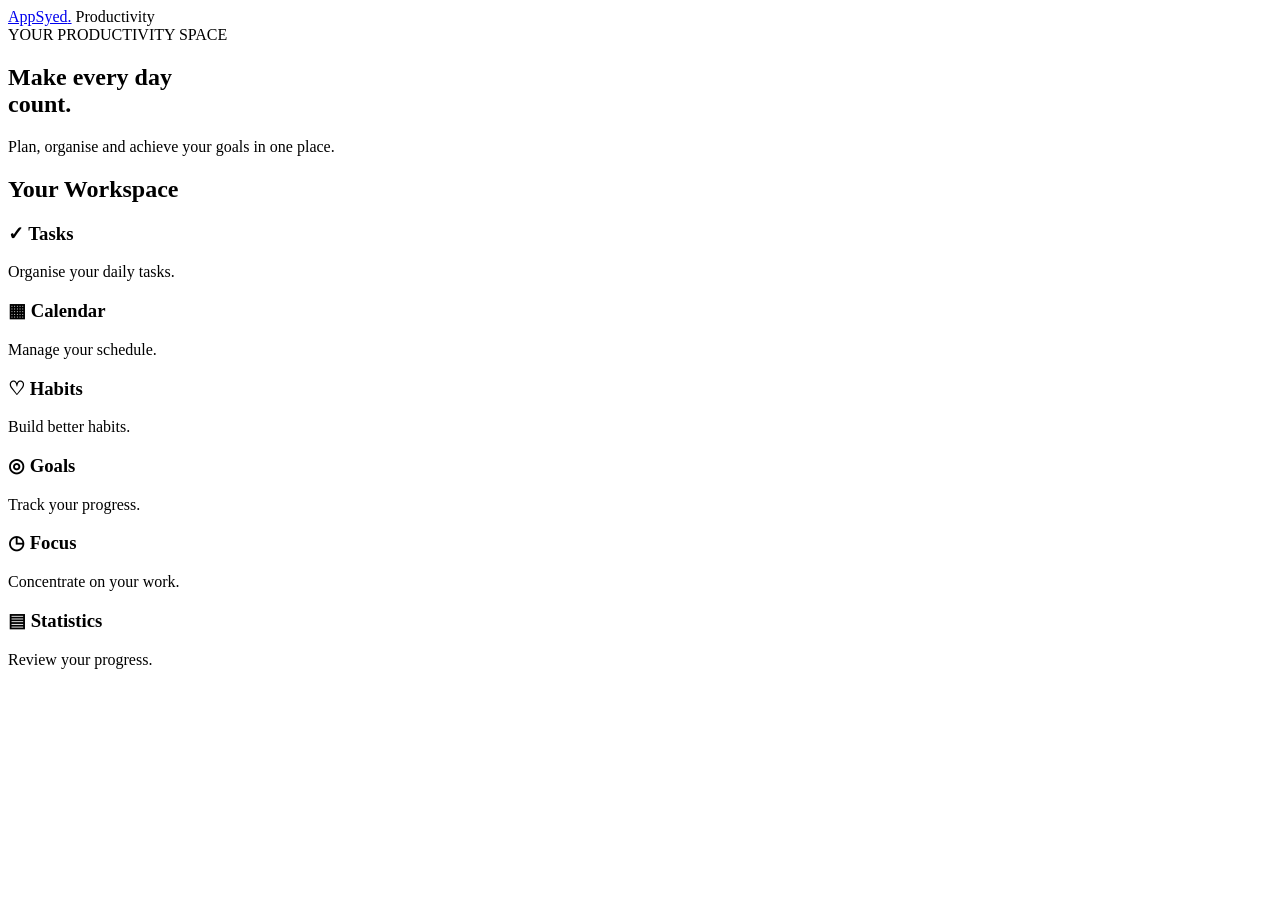
==== src/apps/productivity.html @ 0f91dca1 "Create first productivity app page" ====
<!DOCTYPE html>
<html lang="en">
<head>
  <meta charset="UTF-8">
  <meta name="viewport" content="width=device-width, initial-scale=1.0">
  <meta name="theme-color" content="#16845b">
  <title>Productivity App | AppSyed</title>
  <link rel="stylesheet" href="../src/style.css">
</head>
<body>
  <header class="navbar">
    <a class="logo" href="../index.html">AppSyed<span>.</span></a>
    <span>Productivity</span>
  </header>

  <main class="platform">
    <section class="welcome">
      <span class="eyebrow">YOUR PRODUCTIVITY SPACE</span>
      <h1>Make every day<br><span>count.</span></h1>
      <p>Plan, organise and achieve your goals in one place.</p>
    </section>

    <section>
      <h2>Your Workspace</h2>
      <div class="feature-grid">
        <article class="feature-card">
          <h3>✓ Tasks</h3>
          <p>Organise your daily tasks.</p>
        </article>
        <article class="feature-card">
          <h3>▦ Calendar</h3>
          <p>Manage your schedule.</p>
        </article>
        <article class="feature-card">
          <h3>♡ Habits</h3>
          <p>Build better habits.</p>
        </article>
        <article class="feature-card">
          <h3>◎ Goals</h3>
          <p>Track your progress.</p>
        </article>
        <article class="feature-card">
          <h3>◷ Focus</h3>
          <p>Concentrate on your work.</p>
        </article>
        <article class="feature-card">
          <h3>▤ Statistics</h3>
          <p>Review your progress.</p>
        </article>
      </div>
    </section>
  </main>
</body>
</html>
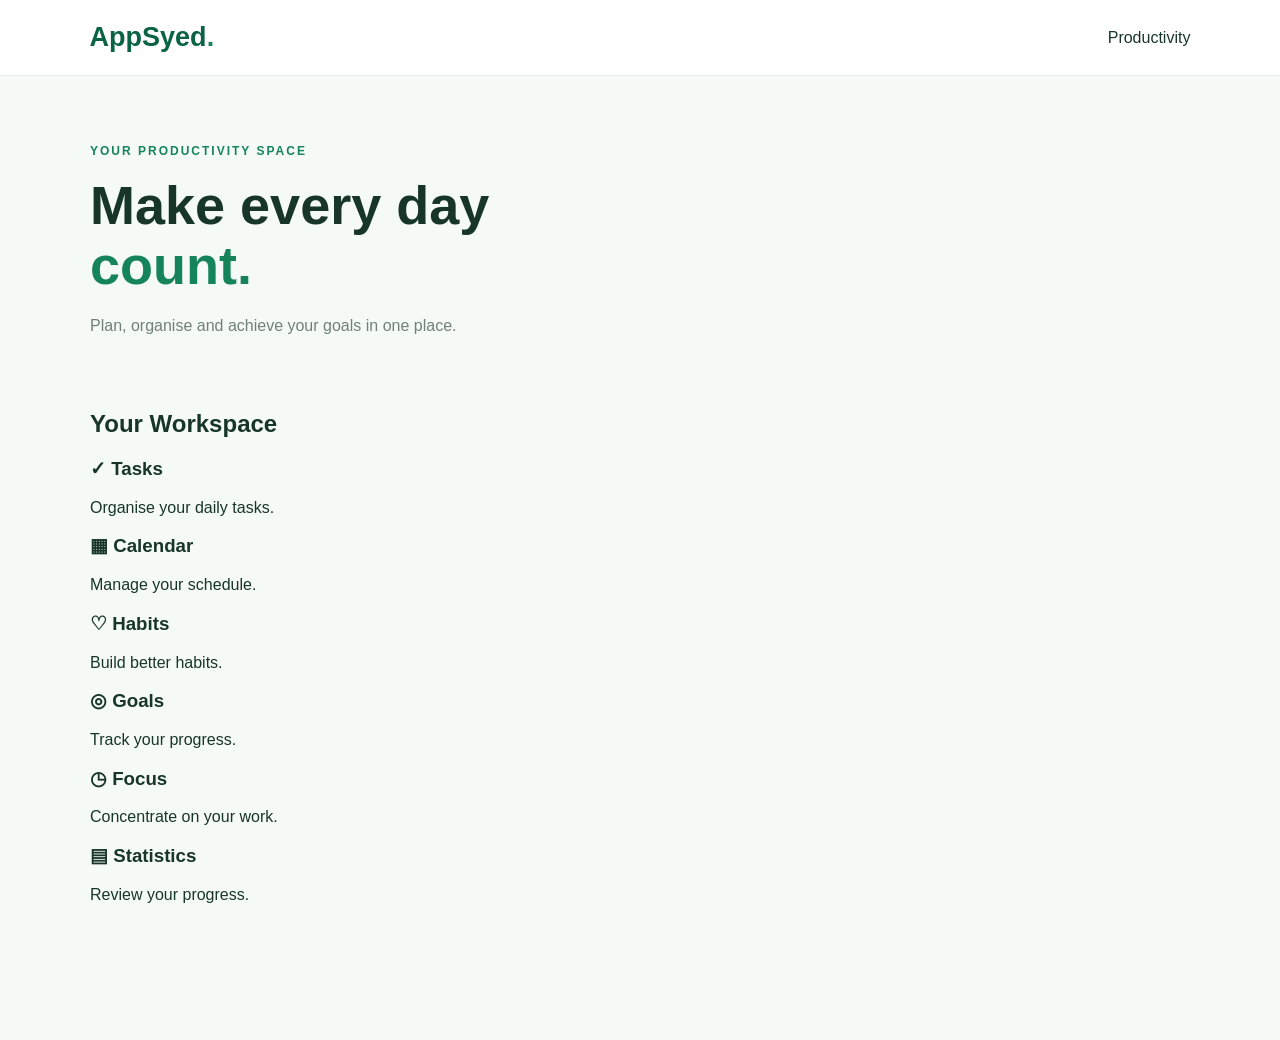
==== commit a7df3aa7: "Fix Productivity App page paths" ====
--- a/src/apps/productivity.html
+++ b/src/apps/productivity.html
@@ -6,11 +6,11 @@
   <meta name="viewport" content="width=device-width, initial-scale=1.0">
   <meta name="theme-color" content="#16845b">
   <title>Productivity App | AppSyed</title>
-  <link rel="stylesheet" href="../src/style.css">
+  <link rel="stylesheet" href="../style.css">
 </head>
 <body>
   <header class="navbar">
-    <a class="logo" href="../index.html">AppSyed<span>.</span></a>
+    <a class="logo" href="../../index.html">AppSyed<span>.</span></a>
     <span>Productivity</span>
   </header>
 
--- a/src/style.css
+++ b/src/style.css
@@ -0,0 +1,218 @@
+
+:root {
+  --green: #16845b;
+  --green-dark: #096344;
+  --background: #f6faf7;
+  --white: #ffffff;
+  --text: #18352a;
+  --muted: #718078;
+  --border: #e5eee8;
+}
+
+* {
+  box-sizing: border-box;
+}
+
+body {
+  margin: 0;
+  font-family: Arial, sans-serif;
+  background: var(--background);
+  color: var(--text);
+}
+
+button, a {
+  font: inherit;
+}
+
+button {
+  cursor: pointer;
+}
+
+.navbar {
+  height: 76px;
+  padding: 0 7%;
+  display: flex;
+  align-items: center;
+  justify-content: space-between;
+  background: var(--white);
+  border-bottom: 1px solid var(--border);
+}
+
+.logo {
+  color: var(--green-dark);
+  font-size: 27px;
+  font-weight: 800;
+  text-decoration: none;
+}
+
+.logo span {
+  color: var(--green);
+}
+
+.profile-btn {
+  border: 1px solid var(--border);
+  background: white;
+  padding: 11px 20px;
+  border-radius: 12px;
+  color: var(--text);
+}
+
+.platform {
+  width: min(1100px, 86%);
+  margin: auto;
+  padding-bottom: 120px;
+}
+
+.welcome {
+  padding: 65px 0 35px;
+}
+
+.eyebrow {
+  color: var(--green);
+  font-size: 12px;
+  font-weight: bold;
+  letter-spacing: 2px;
+}
+
+.welcome h1 {
+  font-size: clamp(34px, 5vw, 54px);
+  line-height: 1.12;
+  margin: 16px 0;
+}
+
+.welcome h1 span {
+  color: var(--green);
+}
+
+.welcome p,
+.creator-section p {
+  color: var(--muted);
+  line-height: 1.7;
+}
+
+.section-heading {
+  display: flex;
+  align-items: center;
+  justify-content: space-between;
+  margin-bottom: 18px;
+}
+
+.section-heading h2,
+.creator-section h2 {
+  font-size: 23px;
+}
+
+.section-heading span {
+  color: var(--muted);
+  font-size: 14px;
+}
+
+.app-card {
+  background: var(--white);
+  border: 1px solid var(--border);
+  border-radius: 20px;
+  padding: 25px;
+  max-width: 350px;
+  box-shadow: 0 8px 25px #18352a08;
+}
+
+.app-icon {
+  width: 58px;
+  height: 58px;
+  display: grid;
+  place-items: center;
+  background: #e2f5e9;
+  color: var(--green);
+  font-size: 28px;
+  border-radius: 16px;
+}
+
+.app-card p {
+  color: var(--muted);
+  line-height: 1.5;
+}
+
+.open-app-btn,
+.create-app-btn {
+  border: none;
+  border-radius: 12px;
+  padding: 13px 20px;
+  background: var(--green);
+  color: white;
+  font-weight: bold;
+}
+
+.open-app-btn:hover,
+.create-app-btn:hover {
+  background: var(--green-dark);
+}
+
+.creator-section {
+  margin-top: 45px;
+  background: #eaf5ed;
+  padding: 28px;
+  border-radius: 20px;
+}
+
+.creator-section small {
+  display: block;
+  margin-top: 15px;
+  color: var(--muted);
+}
+
+.bottom-nav {
+  position: fixed;
+  bottom: 0;
+  left: 0;
+  width: 100%;
+  min-height: 72px;
+  background: white;
+  border-top: 1px solid var(--border);
+  display: flex;
+  align-items: center;
+  justify-content: center;
+  gap: clamp(15px, 6vw, 75px);
+  z-index: 10;
+}
+
+.bottom-nav a {
+  text-decoration: none;
+  color: var(--muted);
+  display: flex;
+  flex-direction: column;
+  align-items: center;
+  gap: 4px;
+  font-size: 21px;
+}
+
+.bottom-nav a span {
+  font-size: 11px;
+}
+
+.bottom-nav a.active {
+  color: var(--green);
+  font-weight: bold;
+}
+
+@media (max-width: 600px) {
+  .navbar {
+    padding: 0 5%;
+  }
+
+  .platform {
+    width: 90%;
+  }
+
+  .welcome {
+    padding-top: 45px;
+  }
+
+  .bottom-nav {
+    justify-content: space-around;
+    gap: 0;
+  }
+
+  .creator-section {
+    padding: 22px;
+  }
+}
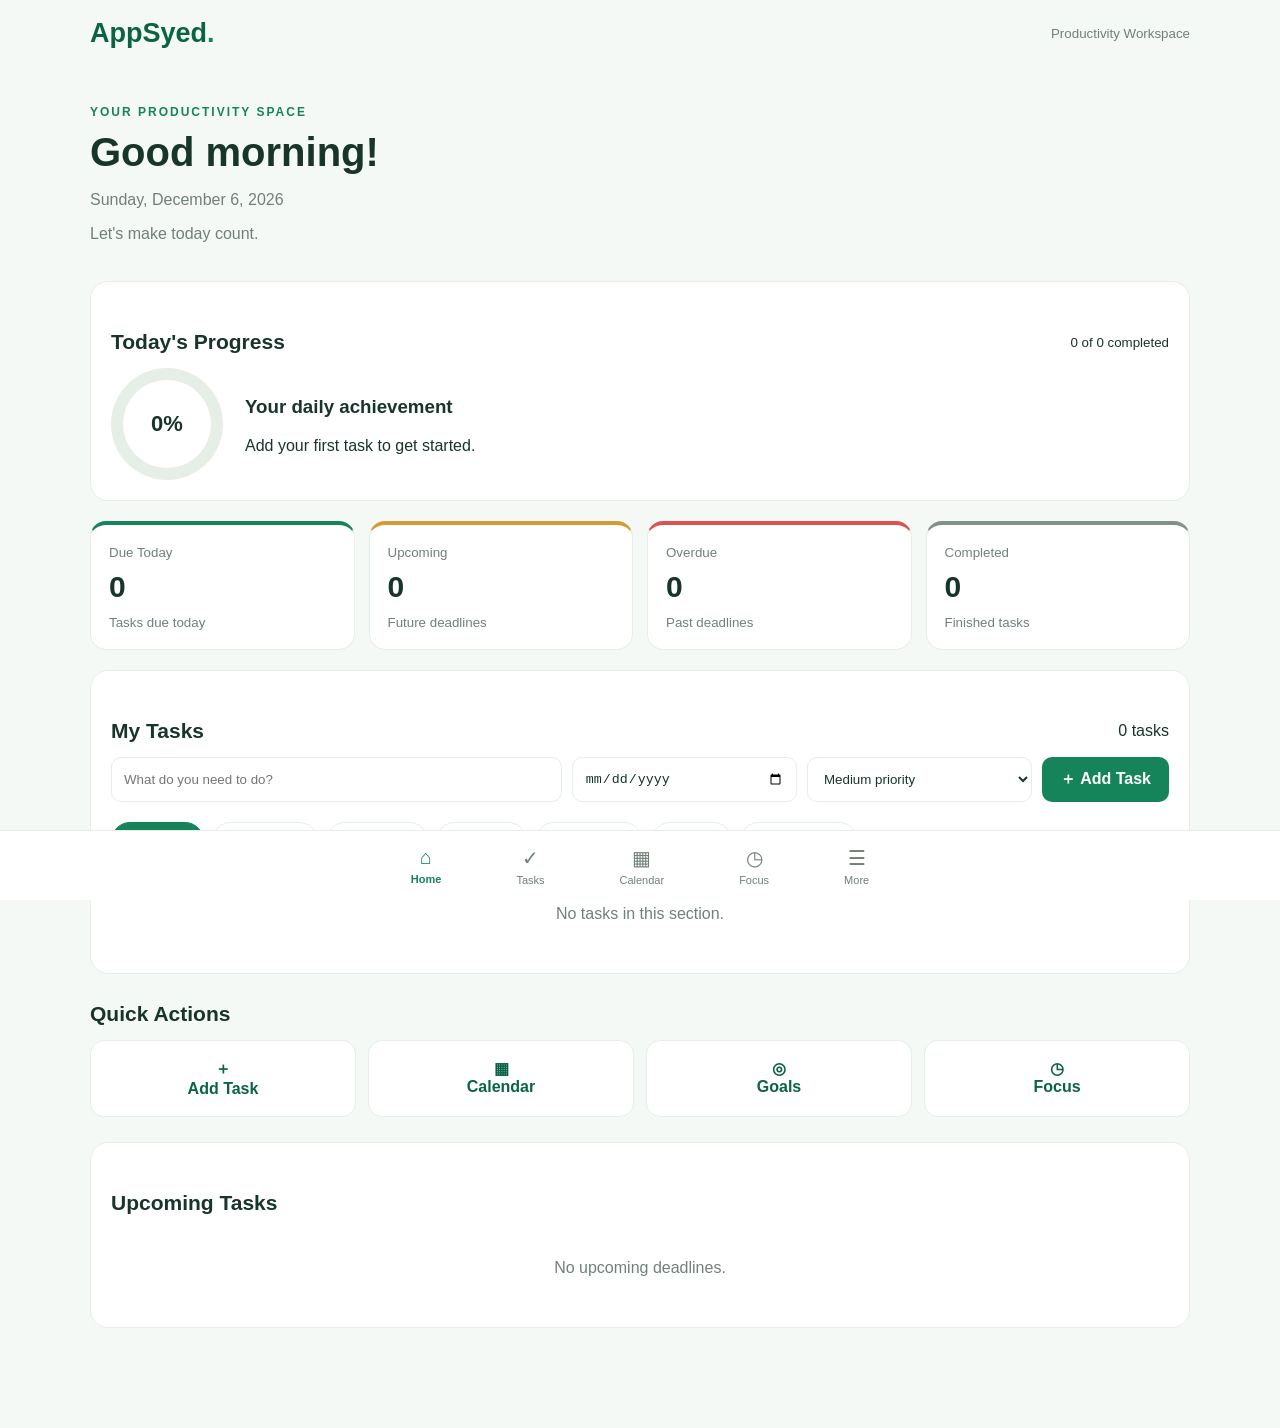
==== commit f5f1b22c: "Build functional productivity dashboard Updated the title and added CSS styles for the productivity " ====
--- a/src/apps/productivity.html
+++ b/src/apps/productivity.html
@@ -5,51 +5,747 @@
   <meta charset="UTF-8">
   <meta name="viewport" content="width=device-width, initial-scale=1.0">
   <meta name="theme-color" content="#16845b">
-  <title>Productivity App | AppSyed</title>
+  <title>Productivity | AppSyed</title>
   <link rel="stylesheet" href="../style.css">
+
+  <style>
+    :root {
+      --p-green: #16845b;
+      --p-dark: #096344;
+      --p-bg: #f5f9f6;
+      --p-border: #e5eee8;
+      --p-muted: #718078;
+    }
+
+    body {
+      background: var(--p-bg);
+      padding-bottom: 100px;
+    }
+
+    .dash-header {
+      display: flex;
+      justify-content: space-between;
+      align-items: center;
+      padding: 18px 0;
+      gap: 12px;
+    }
+
+    .dash-header a {
+      text-decoration: none;
+    }
+
+    .dash-header small {
+      color: var(--p-muted);
+    }
+
+    .dashboard {
+      width: min(1100px, 90%);
+      margin: auto;
+    }
+
+    .dash-welcome {
+      padding: 35px 0 22px;
+    }
+
+    .dash-welcome h1 {
+      font-size: clamp(28px, 4vw, 40px);
+      margin: 10px 0;
+    }
+
+    .dash-welcome p {
+      color: var(--p-muted);
+    }
+
+    .dash-card {
+      background: white;
+      border: 1px solid var(--p-border);
+      border-radius: 18px;
+      padding: 20px;
+      min-width: 0;
+    }
+
+    .progress-layout {
+      display: flex;
+      align-items: center;
+      gap: 22px;
+      flex-wrap: wrap;
+    }
+
+    .progress-ring {
+      width: 112px;
+      height: 112px;
+      border-radius: 50%;
+      display: grid;
+      place-items: center;
+      background: conic-gradient(
+        var(--p-green) var(--progress, 0%),
+        #e6eee8 0
+      );
+      flex-shrink: 0;
+    }
+
+    .progress-inner {
+      width: 88px;
+      height: 88px;
+      border-radius: 50%;
+      background: white;
+      display: grid;
+      place-items: center;
+      font-size: 22px;
+      font-weight: bold;
+    }
+
+    .summary-grid {
+      display: grid;
+      grid-template-columns: repeat(4, 1fr);
+      gap: 14px;
+      margin: 20px 0;
+    }
+
+    .summary-card {
+      background: white;
+      border: 1px solid var(--p-border);
+      border-radius: 16px;
+      padding: 18px;
+    }
+
+    .summary-card .number {
+      font-size: 30px;
+      font-weight: bold;
+      margin: 9px 0;
+    }
+
+    .summary-card small {
+      color: var(--p-muted);
+    }
+
+    .summary-card.today { border-top: 4px solid #16845b; }
+    .summary-card.upcoming { border-top: 4px solid #d49a36; }
+    .summary-card.overdue { border-top: 4px solid #d95353; }
+    .summary-card.completed { border-top: 4px solid #82918a; }
+
+    .section-title {
+      display: flex;
+      align-items: center;
+      justify-content: space-between;
+      gap: 10px;
+      margin: 28px 0 14px;
+    }
+
+    .section-title h2 {
+      font-size: 21px;
+      margin: 0;
+    }
+
+    .task-form {
+      display: grid;
+      grid-template-columns: 2fr 1fr 1fr auto;
+      gap: 10px;
+      margin-bottom: 20px;
+    }
+
+    .task-form input,
+    .task-form select {
+      min-width: 0;
+      width: 100%;
+      padding: 12px;
+      border: 1px solid var(--p-border);
+      border-radius: 10px;
+      background: white;
+      color: #18352a;
+    }
+
+    .primary-btn {
+      border: 0;
+      border-radius: 10px;
+      padding: 12px 18px;
+      background: var(--p-green);
+      color: white;
+      font-weight: bold;
+      cursor: pointer;
+    }
+
+    .primary-btn:hover {
+      background: var(--p-dark);
+    }
+
+    .filters {
+      display: flex;
+      flex-wrap: wrap;
+      gap: 8px;
+      margin: 15px 0;
+    }
+
+    .filter-btn {
+      border: 1px solid var(--p-border);
+      background: white;
+      color: #52645a;
+      padding: 9px 14px;
+      border-radius: 20px;
+      cursor: pointer;
+    }
+
+    .filter-btn.active {
+      background: var(--p-green);
+      color: white;
+      border-color: var(--p-green);
+    }
+
+    .task-list {
+      display: grid;
+      gap: 10px;
+    }
+
+    .task-item {
+      background: white;
+      border: 1px solid var(--p-border);
+      border-radius: 14px;
+      padding: 15px;
+      display: flex;
+      align-items: center;
+      gap: 12px;
+    }
+
+    .task-item.done .task-name {
+      text-decoration: line-through;
+      color: #89958e;
+    }
+
+    .task-info {
+      flex: 1;
+      min-width: 0;
+    }
+
+    .task-name {
+      font-weight: bold;
+      overflow-wrap: anywhere;
+    }
+
+    .task-meta {
+      color: var(--p-muted);
+      font-size: 12px;
+      margin-top: 6px;
+    }
+
+    .task-status {
+      font-size: 11px;
+      padding: 5px 9px;
+      border-radius: 20px;
+      white-space: nowrap;
+      background: #edf5ef;
+      color: #28744f;
+    }
+
+    .task-status.overdue {
+      background: #fceaea;
+      color: #b83c3c;
+    }
+
+    .task-status.upcoming {
+      background: #fff3dd;
+      color: #96600d;
+    }
+
+    .task-actions {
+      display: flex;
+      gap: 6px;
+    }
+
+    .task-actions button {
+      border: 0;
+      background: #f1f5f2;
+      padding: 8px;
+      border-radius: 8px;
+      cursor: pointer;
+    }
+
+    .empty-state {
+      text-align: center;
+      color: var(--p-muted);
+      padding: 30px 10px;
+    }
+
+    .quick-grid {
+      display: grid;
+      grid-template-columns: repeat(4, 1fr);
+      gap: 12px;
+    }
+
+    .quick-link {
+      display: block;
+      text-align: center;
+      padding: 18px 8px;
+      background: white;
+      border: 1px solid var(--p-border);
+      border-radius: 14px;
+      color: var(--p-dark);
+      text-decoration: none;
+      font-weight: bold;
+    }
+
+    .bottom-nav {
+      position: fixed;
+      bottom: 0;
+      left: 0;
+      width: 100%;
+      min-height: 70px;
+      background: white;
+      border-top: 1px solid var(--p-border);
+      display: flex;
+      justify-content: center;
+      align-items: center;
+      gap: clamp(15px, 6vw, 75px);
+      z-index: 10;
+    }
+
+    .bottom-nav a {
+      color: var(--p-muted);
+      text-decoration: none;
+      display: flex;
+      flex-direction: column;
+      align-items: center;
+      gap: 4px;
+      font-size: 20px;
+    }
+
+    .bottom-nav a span {
+      font-size: 11px;
+    }
+
+    .bottom-nav a.active {
+      color: var(--p-green);
+      font-weight: bold;
+    }
+
+    @media(max-width: 750px) {
+      .summary-grid {
+        grid-template-columns: repeat(2, 1fr);
+      }
+
+      .task-form {
+        grid-template-columns: 1fr 1fr;
+      }
+
+      .task-form input:first-child {
+        grid-column: 1 / -1;
+      }
+
+      .quick-grid {
+        grid-template-columns: repeat(2, 1fr);
+      }
+    }
+
+    @media(max-width: 430px) {
+      .task-status {
+        display: none;
+      }
+
+      .task-item {
+        padding: 12px 9px;
+      }
+
+      .task-actions button {
+        padding: 7px;
+      }
+    }
+  </style>
 </head>
+
 <body>
-  <header class="navbar">
-    <a class="logo" href="../../index.html">AppSyed<span>.</span></a>
-    <span>Productivity</span>
-  </header>
-
-  <main class="platform">
-    <section class="welcome">
+
+  <div class="dashboard">
+
+    <header class="dash-header">
+      <a class="logo" href="../../index.html">AppSyed<span>.</span></a>
+      <small>Productivity Workspace</small>
+    </header>
+
+    <section class="dash-welcome">
       <span class="eyebrow">YOUR PRODUCTIVITY SPACE</span>
-      <h1>Make every day<br><span>count.</span></h1>
-      <p>Plan, organise and achieve your goals in one place.</p>
+      <h1 id="greeting">Welcome!</h1>
+      <p id="today-date"></p>
+      <p>Let's make today count.</p>
     </section>
 
+    <section class="dash-card">
+      <div class="section-title">
+        <h2>Today's Progress</h2>
+        <small id="progress-count">0 of 0 completed</small>
+      </div>
+
+      <div class="progress-layout">
+        <div class="progress-ring" id="progress-ring">
+          <div class="progress-inner" id="progress-percent">0%</div>
+        </div>
+        <div>
+          <h3>Your daily achievement</h3>
+          <p id="progress-message">Add your first task to get started.</p>
+        </div>
+      </div>
+    </section>
+
+    <section class="summary-grid">
+      <article class="summary-card today">
+        <small>Due Today</small>
+        <div class="number" id="due-count">0</div>
+        <small>Tasks due today</small>
+      </article>
+
+      <article class="summary-card upcoming">
+        <small>Upcoming</small>
+        <div class="number" id="upcoming-count">0</div>
+        <small>Future deadlines</small>
+      </article>
+
+      <article class="summary-card overdue">
+        <small>Overdue</small>
+        <div class="number" id="overdue-count">0</div>
+        <small>Past deadlines</small>
+      </article>
+
+      <article class="summary-card completed">
+        <small>Completed</small>
+        <div class="number" id="completed-count">0</div>
+        <small>Finished tasks</small>
+      </article>
+    </section>
+
+    <section class="dash-card">
+      <div class="section-title">
+        <h2>My Tasks</h2>
+        <span id="total-count">0 tasks</span>
+      </div>
+
+      <form class="task-form" id="task-form">
+        <input
+          type="text"
+          id="task-title"
+          placeholder="What do you need to do?"
+          maxlength="120"
+          required
+        >
+
+        <input type="date" id="task-date" aria-label="Due date">
+
+        <select id="task-priority" aria-label="Priority">
+          <option value="Medium">Medium priority</option>
+          <option value="High">High priority</option>
+          <option value="Low">Low priority</option>
+        </select>
+
+        <button class="primary-btn" type="submit">＋ Add Task</button>
+      </form>
+
+      <div class="filters" id="filters">
+        <button class="filter-btn active" data-filter="all">All Tasks</button>
+        <button class="filter-btn" data-filter="today">Due Today</button>
+        <button class="filter-btn" data-filter="upcoming">Upcoming</button>
+        <button class="filter-btn" data-filter="overdue">Overdue</button>
+        <button class="filter-btn" data-filter="completed">Completed</button>
+        <button class="filter-btn" data-filter="missed">Missed</button>
+        <button class="filter-btn" data-filter="no-date">No Deadline</button>
+      </div>
+
+      <div class="task-list" id="task-list">
+        <div class="empty-state">
+          No tasks yet. Add your first task above!
+        </div>
+      </div>
+    </section>
+
     <section>
-      <h2>Your Workspace</h2>
-      <div class="feature-grid">
-        <article class="feature-card">
-          <h3>✓ Tasks</h3>
-          <p>Organise your daily tasks.</p>
-        </article>
-        <article class="feature-card">
-          <h3>▦ Calendar</h3>
-          <p>Manage your schedule.</p>
-        </article>
-        <article class="feature-card">
-          <h3>♡ Habits</h3>
-          <p>Build better habits.</p>
-        </article>
-        <article class="feature-card">
-          <h3>◎ Goals</h3>
-          <p>Track your progress.</p>
-        </article>
-        <article class="feature-card">
-          <h3>◷ Focus</h3>
-          <p>Concentrate on your work.</p>
-        </article>
-        <article class="feature-card">
-          <h3>▤ Statistics</h3>
-          <p>Review your progress.</p>
-        </article>
+      <div class="section-title">
+        <h2>Quick Actions</h2>
+      </div>
+
+      <div class="quick-grid">
+        <a class="quick-link" href="#task-form">＋<br>Add Task</a>
+        <a class="quick-link" href="#calendar">▦<br>Calendar</a>
+        <a class="quick-link" href="#goals">◎<br>Goals</a>
+        <a class="quick-link" href="#focus">◷<br>Focus</a>
       </div>
     </section>
-  </main>
+
+    <section class="dash-card" style="margin-top:25px">
+      <div class="section-title">
+        <h2>Upcoming Tasks</h2>
+      </div>
+      <div id="upcoming-preview" class="empty-state">
+        No upcoming deadlines.
+      </div>
+    </section>
+
+  </div>
+
+  <nav class="bottom-nav">
+    <a class="active" href="#home">⌂<span>Home</span></a>
+    <a href="#tasks">✓<span>Tasks</span></a>
+    <a href="#calendar">▦<span>Calendar</span></a>
+    <a href="#focus">◷<span>Focus</span></a>
+    <a href="#more">☰<span>More</span></a>
+  </nav>
+
+  <script>
+    const STORAGE_KEY = "appsyed_productivity_tasks_v1";
+
+    let tasks = [];
+
+    try {
+      tasks = JSON.parse(localStorage.getItem(STORAGE_KEY) || "[]");
+      if (!Array.isArray(tasks)) tasks = [];
+    } catch {
+      tasks = [];
+    }
+
+    let activeFilter = "all";
+
+    const $ = id => document.getElementById(id);
+
+    function localDateString(date = new Date()) {
+      const year = date.getFullYear();
+      const month = String(date.getMonth() + 1).padStart(2, "0");
+      const day = String(date.getDate()).padStart(2, "0");
+      return `${year}-${month}-${day}`;
+    }
+
+    function escapeHTML(value) {
+      return String(value).replace(/[&<>"']/g, char => ({
+        "&": "&amp;",
+        "<": "&lt;",
+        ">": "&gt;",
+        '"': "&quot;",
+        "'": "&#39;"
+      })[char]);
+    }
+
+    function saveTasks() {
+      try {
+        localStorage.setItem(STORAGE_KEY, JSON.stringify(tasks));
+      } catch {
+        alert("Your browser could not save the tasks. Check available storage.");
+      }
+    }
+
+    function getStatus(task) {
+      if (task.completed) return "completed";
+
+      const today = localDateString();
+
+      if (!task.date) return "no-date";
+      if (task.date < today) return "overdue";
+      if (task.date === today) return "today";
+      return "upcoming";
+    }
+
+    function readableDate(date) {
+      if (!date) return "No deadline";
+
+      return new Date(date + "T12:00:00").toLocaleDateString(
+        undefined,
+        { day: "numeric", month: "short", year: "numeric" }
+      );
+    }
+
+    function updateHeader() {
+      const hour = new Date().getHours();
+
+      $("greeting").textContent =
+        hour < 12 ? "Good morning!" :
+        hour < 18 ? "Good afternoon!" :
+        "Good evening!";
+
+      $("today-date").textContent =
+        new Date().toLocaleDateString(undefined, {
+          weekday: "long",
+          day: "numeric",
+          month: "long",
+          year: "numeric"
+        });
+    }
+
+    function render() {
+      const today = localDateString();
+
+      const activeTasks = tasks.filter(t => !t.completed);
+      const completed = tasks.filter(t => t.completed);
+      const dueToday = activeTasks.filter(t => getStatus(t) === "today");
+      const upcoming = activeTasks.filter(t => getStatus(t) === "upcoming");
+      const overdue = activeTasks.filter(t => getStatus(t) === "overdue");
+
+      $("due-count").textContent = dueToday.length;
+      $("upcoming-count").textContent = upcoming.length;
+      $("overdue-count").textContent = overdue.length;
+      $("completed-count").textContent = completed.length;
+      $("total-count").textContent = `${tasks.length} tasks`;
+
+      const percent = tasks.length
+        ? Math.round(completed.length / tasks.length * 10000) / 100
+        : 0;
+
+      $("progress-ring").style.setProperty("--progress", percent + "%");
+      $("progress-percent").textContent = percent + "%";
+      $("progress-count").textContent =
+        `${completed.length} of ${tasks.length} completed`;
+
+      $("progress-message").textContent =
+        tasks.length === 0 ? "Add your first task to get started." :
+        percent === 100 ? "Amazing! All your tasks are complete." :
+        "Keep going. Every completed task counts!";
+
+      const filtered = tasks.filter(task => {
+        const status = getStatus(task);
+
+        if (activeFilter === "missed") return status === "overdue";
+        return activeFilter === "all" || status === activeFilter;
+      });
+
+      const sorted = [...filtered].sort((a, b) => {
+        if (a.completed !== b.completed) return a.completed ? 1 : -1;
+        if (!a.date) return 1;
+        if (!b.date) return -1;
+        return a.date.localeCompare(b.date);
+      });
+
+      $("task-list").innerHTML = sorted.length
+        ? sorted.map(task => {
+            const status = getStatus(task);
+            const statusLabel = {
+              today: "Due Today",
+              upcoming: "Upcoming",
+              overdue: "Overdue",
+              completed: "Completed",
+              "no-date": "No Deadline"
+            }[status];
+
+            return `
+              <article class="task-item ${task.completed ? "done" : ""}">
+                <input
+                  type="checkbox"
+                  aria-label="Complete task"
+                  data-action="toggle"
+                  data-id="${escapeHTML(task.id)}"
+                  ${task.completed ? "checked" : ""}
+                >
+
+                <div class="task-info">
+                  <div class="task-name">${escapeHTML(task.title)}</div>
+                  <div class="task-meta">
+                    ${readableDate(task.date)}
+                    · ${escapeHTML(task.priority)} priority
+                  </div>
+                </div>
+
+                <span class="task-status ${status === "overdue" ? "overdue" : status === "upcoming" ? "upcoming" : ""}">
+                  ${statusLabel}
+                </span>
+
+                <div class="task-actions">
+                  ${!task.completed && task.date ? `
+                    <button data-action="postpone" data-id="${escapeHTML(task.id)}" title="Postpone one day">+1d</button>
+                  ` : ""}
+                  <button data-action="delete" data-id="${escapeHTML(task.id)}" title="Delete task">✕</button>
+                </div>
+              </article>
+            `;
+          }).join("")
+        : `<div class="empty-state">No tasks in this section.</div>`;
+
+      const nextTasks = upcoming
+        .sort((a, b) => a.date.localeCompare(b.date))
+        .slice(0, 4);
+
+      $("upcoming-preview").innerHTML = nextTasks.length
+        ? nextTasks.map(task => `
+            <p>
+              <strong>${escapeHTML(task.title)}</strong>
+              <span> — ${readableDate(task.date)}</span>
+            </p>
+          `).join("")
+        : "No upcoming deadlines.";
+
+      document.querySelectorAll(".filter-btn").forEach(button => {
+        button.classList.toggle(
+          "active",
+          button.dataset.filter === activeFilter
+        );
+      });
+    }
+
+    $("task-form").addEventListener("submit", event => {
+      event.preventDefault();
+
+      const title = $("task-title").value.trim();
+      if (!title) return;
+
+      tasks.push({
+        id: crypto.randomUUID
+          ? crypto.randomUUID()
+          : String(Date.now()) + Math.random(),
+        title,
+        date: $("task-date").value,
+        priority: $("task-priority").value,
+        completed: false,
+        createdAt: new Date().toISOString()
+      });
+
+      saveTasks();
+      $("task-form").reset();
+      activeFilter = "all";
+      render();
+    });
+
+    $("filters").addEventListener("click", event => {
+      const button = event.target.closest("[data-filter]");
+      if (!button) return;
+
+      activeFilter = button.dataset.filter;
+      render();
+    });
+
+    $("task-list").addEventListener("change", event => {
+      const checkbox = event.target.closest('[data-action="toggle"]');
+      if (!checkbox) return;
+
+      const task = tasks.find(t => t.id === checkbox.dataset.id);
+      if (!task) return;
+
+      task.completed = checkbox.checked;
+      task.completedAt = task.completed
+        ? new Date().toISOString()
+        : null;
+
+      saveTasks();
+      render();
+    });
+
+    $("task-list").addEventListener("click", event => {
+      const button = event.target.closest("[data-action]");
+      if (!button) return;
+
+      const task = tasks.find(t => t.id === button.dataset.id);
+      if (!task) return;
+
+      if (button.dataset.action === "delete") {
+        if (!confirm("Delete this task?")) return;
+        tasks = tasks.filter(t => t.id !== task.id);
+      }
+
+      if (button.dataset.action === "postpone") {
+        const date = task.date
+          ? new Date(task.date + "T12:00:00")
+          : new Date();
+
+        date.setDate(date.getDate() + 1);
+        task.date = localDateString(date);
+      }
+
+      saveTasks();
+      render();
+    });
+
+    updateHeader();
+    render();
+  </script>
+
 </body>
 </html>
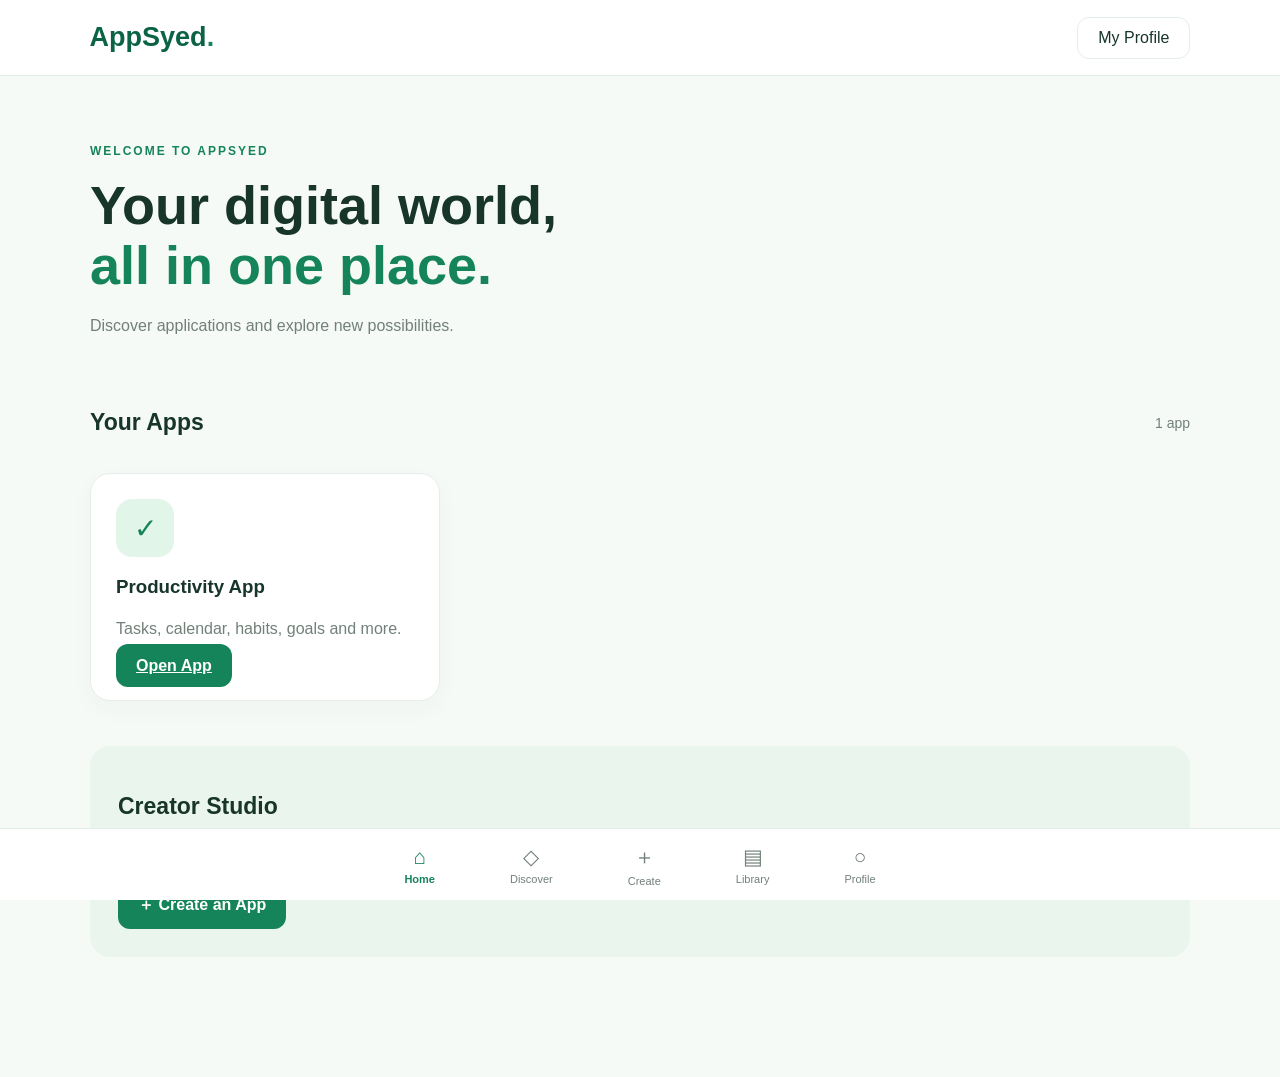
==== commit c82bc58c: "Build profile-based productivity dashboard" ====
--- a/src/apps/productivity.html
+++ b/src/apps/productivity.html
@@ -2,750 +2,878 @@
 <!DOCTYPE html>
 <html lang="en">
 <head>
-  <meta charset="UTF-8">
-  <meta name="viewport" content="width=device-width, initial-scale=1.0">
-  <meta name="theme-color" content="#16845b">
-  <title>Productivity | AppSyed</title>
-  <link rel="stylesheet" href="../style.css">
-
-  <style>
-    :root {
-      --p-green: #16845b;
-      --p-dark: #096344;
-      --p-bg: #f5f9f6;
-      --p-border: #e5eee8;
-      --p-muted: #718078;
+<meta charset="UTF-8">
+<meta name="viewport" content="width=device-width, initial-scale=1">
+<meta name="theme-color" content="#16845b">
+<title>Productivity | AppSyed</title>
+<link rel="stylesheet" href="../style.css">
+
+<style>
+:root {
+  --green:#16845b;
+  --dark:#096344;
+  --bg:#f5f9f6;
+  --white:#fff;
+  --text:#18352a;
+  --muted:#718078;
+  --border:#e5eee8;
+  --red:#c94b4b;
+}
+* {box-sizing:border-box}
+body {
+  margin:0;
+  background:var(--bg);
+  color:var(--text);
+  font-family:Arial,sans-serif;
+  padding-bottom:90px;
+}
+button,input,select,textarea {font:inherit}
+button {cursor:pointer}
+.topbar {
+  height:70px;
+  background:white;
+  border-bottom:1px solid var(--border);
+  display:flex;
+  justify-content:space-between;
+  align-items:center;
+  padding:0 6%;
+}
+.logo {
+  font-size:26px;
+  font-weight:800;
+  color:var(--dark);
+  text-decoration:none;
+}
+.logo span {color:var(--green)}
+.top-actions {display:flex;gap:9px;align-items:center}
+.top-actions button {
+  border:1px solid var(--border);
+  background:white;
+  border-radius:10px;
+  padding:10px 13px;
+  color:var(--text);
+}
+.container {
+  width:min(1120px,91%);
+  margin:auto;
+}
+.welcome {padding:38px 0 20px}
+.eyebrow {
+  color:var(--green);
+  font-size:11px;
+  font-weight:bold;
+  letter-spacing:2px;
+}
+.welcome h1 {
+  font-size:clamp(30px,5vw,43px);
+  margin:12px 0 8px;
+}
+.welcome p {color:var(--muted);margin:5px 0}
+.card {
+  background:white;
+  border:1px solid var(--border);
+  border-radius:18px;
+  padding:21px;
+  margin-bottom:19px;
+  min-width:0;
+}
+.card-heading {
+  display:flex;
+  justify-content:space-between;
+  align-items:center;
+  gap:12px;
+  margin-bottom:17px;
+}
+.card-heading h2 {font-size:19px;margin:0}
+.muted {color:var(--muted)}
+.progress-layout {
+  display:flex;
+  align-items:center;
+  gap:22px;
+  flex-wrap:wrap;
+}
+.ring {
+  width:112px;
+  height:112px;
+  border-radius:50%;
+  display:grid;
+  place-items:center;
+  background:conic-gradient(var(--green) var(--progress,0%),#e7eee9 0);
+  flex-shrink:0;
+}
+.ring-inner {
+  width:88px;
+  height:88px;
+  background:white;
+  border-radius:50%;
+  display:grid;
+  place-items:center;
+  font-size:21px;
+  font-weight:bold;
+}
+.stats {
+  display:grid;
+  grid-template-columns:repeat(4,1fr);
+  gap:13px;
+  margin:18px 0;
+}
+.stat {
+  background:white;
+  border:1px solid var(--border);
+  border-radius:15px;
+  padding:17px;
+}
+.stat small {color:var(--muted)}
+.stat strong {
+  display:block;
+  font-size:29px;
+  margin:8px 0;
+}
+.stat.today {border-top:4px solid var(--green)}
+.stat.upcoming {border-top:4px solid #d49a36}
+.stat.overdue {border-top:4px solid var(--red)}
+.stat.done {border-top:4px solid #82918a}
+.task-form {
+  display:grid;
+  grid-template-columns:2fr 1fr 1fr;
+  gap:11px;
+}
+.field {
+  width:100%;
+  min-width:0;
+  padding:12px;
+  border:1px solid var(--border);
+  border-radius:10px;
+  background:white;
+  color:var(--text);
+}
+.task-form textarea {
+  grid-column:1/-1;
+  resize:vertical;
+  min-height:65px;
+}
+.form-bottom {
+  display:flex;
+  gap:10px;
+  flex-wrap:wrap;
+  grid-column:1/-1;
+}
+.btn {
+  border:0;
+  border-radius:10px;
+  padding:12px 17px;
+  font-weight:bold;
+}
+.btn-primary {background:var(--green);color:white}
+.btn-primary:hover {background:var(--dark)}
+.btn-light {background:#edf5ef;color:var(--dark)}
+.filters {
+  display:flex;
+  gap:8px;
+  flex-wrap:wrap;
+  margin:18px 0;
+}
+.filter {
+  padding:9px 13px;
+  border:1px solid var(--border);
+  border-radius:22px;
+  background:white;
+  color:var(--muted);
+}
+.filter.active {
+  background:var(--green);
+  color:white;
+  border-color:var(--green);
+}
+.task-list {display:grid;gap:10px}
+.task {
+  display:flex;
+  align-items:center;
+  gap:12px;
+  padding:14px;
+  border:1px solid var(--border);
+  border-radius:13px;
+  background:white;
+  min-width:0;
+}
+.task.completed .task-title {
+  text-decoration:line-through;
+  color:#89958e;
+}
+.task input[type=checkbox] {
+  width:18px;height:18px;accent-color:var(--green);
+  flex-shrink:0;
+}
+.task-info {flex:1;min-width:0}
+.task-title {font-weight:bold;overflow-wrap:anywhere}
+.task-description {
+  color:var(--muted);
+  font-size:13px;
+  margin-top:5px;
+  overflow-wrap:anywhere;
+}
+.task-meta {
+  color:var(--muted);
+  font-size:12px;
+  margin-top:6px;
+}
+.status {
+  border-radius:20px;
+  padding:5px 9px;
+  font-size:11px;
+  white-space:nowrap;
+  background:#eaf5ed;
+  color:var(--dark);
+}
+.status.overdue,.status.missed {
+  background:#fceaea;color:#b83c3c;
+}
+.status.upcoming {background:#fff3dd;color:#96600d}
+.task-actions {display:flex;gap:5px}
+.task-actions button {
+  border:0;
+  border-radius:8px;
+  padding:8px;
+  background:#f0f5f1;
+  color:var(--text);
+}
+.empty {
+  padding:28px 10px;
+  text-align:center;
+  color:var(--muted);
+}
+.search {
+  width:100%;
+  padding:12px;
+  border:1px solid var(--border);
+  border-radius:10px;
+  margin-bottom:12px;
+}
+.quick-grid {
+  display:grid;
+  grid-template-columns:repeat(4,1fr);
+  gap:12px;
+}
+.quick {
+  text-align:center;
+  padding:18px 8px;
+  background:white;
+  border:1px solid var(--border);
+  border-radius:14px;
+  color:var(--dark);
+  text-decoration:none;
+}
+.bottom-nav {
+  position:fixed;
+  bottom:0;left:0;
+  width:100%;
+  min-height:70px;
+  background:white;
+  border-top:1px solid var(--border);
+  display:flex;
+  justify-content:center;
+  align-items:center;
+  gap:clamp(15px,6vw,75px);
+  z-index:10;
+}
+.bottom-nav a {
+  display:flex;
+  flex-direction:column;
+  align-items:center;
+  gap:4px;
+  text-decoration:none;
+  color:var(--muted);
+  font-size:20px;
+}
+.bottom-nav a span {font-size:11px}
+.bottom-nav a.active {color:var(--green);font-weight:bold}
+.modal {
+  position:fixed;
+  inset:0;
+  background:#10251c88;
+  display:none;
+  align-items:center;
+  justify-content:center;
+  padding:18px;
+  z-index:30;
+}
+.modal.open {display:flex}
+.modal-content {
+  width:min(460px,100%);
+  background:white;
+  border-radius:18px;
+  padding:23px;
+}
+.modal-content h2 {margin-top:0}
+.modal-actions {
+  display:flex;gap:9px;margin-top:14px;
+}
+.modal-actions button {flex:1}
+.notice {
+  font-size:12px;
+  color:var(--muted);
+  line-height:1.5;
+}
+@media(max-width:760px) {
+  .stats {grid-template-columns:repeat(2,1fr)}
+  .task-form {grid-template-columns:1fr 1fr}
+  .task-form input:first-child {grid-column:1/-1}
+  .quick-grid {grid-template-columns:repeat(2,1fr)}
+}
+@media(max-width:480px) {
+  .topbar {padding:0 5%}
+  .top-actions button {padding:9px}
+  .container {width:92%}
+  .card {padding:15px}
+  .task {padding:10px 8px;gap:8px}
+  .task-actions button {padding:7px}
+  .status {display:none}
+  .bottom-nav {justify-content:space-around;gap:0}
+}
+</style>
+</head>
+
+<body>
+
+<header class="topbar">
+  <a class="logo" href="../../index.html">AppSyed<span>.</span></a>
+  <div class="top-actions">
+    <span id="profile-name" class="muted"></span>
+    <button id="switch-profile">Switch Profile</button>
+  </div>
+</header>
+
+<main class="container">
+  <section class="welcome">
+    <span class="eyebrow">YOUR PRODUCTIVITY SPACE</span>
+    <h1 id="greeting">Welcome!</h1>
+    <p id="date-label"></p>
+    <p>Plan your day, one task at a time.</p>
+  </section>
+
+  <section class="card">
+    <div class="card-heading">
+      <h2>Today's Progress</h2>
+      <span class="muted" id="progress-count">0 of 0</span>
+    </div>
+    <div class="progress-layout">
+      <div class="ring" id="progress-ring">
+        <div class="ring-inner" id="progress-percent">0%</div>
+      </div>
+      <div>
+        <h3 id="progress-heading">Your daily achievement</h3>
+        <p class="muted" id="progress-message">Add your first task to begin.</p>
+      </div>
+    </div>
+  </section>
+
+  <section class="stats">
+    <article class="stat today">
+      <small>Due Today</small>
+      <strong id="due-count">0</strong>
+      <small>Tasks due today</small>
+    </article>
+    <article class="stat upcoming">
+      <small>Upcoming</small>
+      <strong id="upcoming-count">0</strong>
+      <small>Future deadlines</small>
+    </article>
+    <article class="stat overdue">
+      <small>Overdue</small>
+      <strong id="overdue-count">0</strong>
+      <small>Past deadlines</small>
+    </article>
+    <article class="stat done">
+      <small>Completed</small>
+      <strong id="completed-count">0</strong>
+      <small>Finished tasks</small>
+    </article>
+  </section>
+
+  <section class="card" id="tasks">
+    <div class="card-heading">
+      <h2>My Tasks</h2>
+      <span class="muted" id="total-count">0 tasks</span>
+    </div>
+
+    <form id="task-form" class="task-form">
+      <input class="field" id="task-title" maxlength="120"
+        placeholder="Task title *" required>
+
+      <input class="field" id="task-date" type="date"
+        aria-label="Deadline date">
+
+      <input class="field" id="task-time" type="time"
+        aria-label="Deadline time">
+
+      <textarea class="field" id="task-description"
+        placeholder="Description (optional)"></textarea>
+
+      <select class="field" id="task-priority">
+        <option value="Medium">Medium priority</option>
+        <option value="High">High priority</option>
+        <option value="Low">Low priority</option>
+      </select>
+
+      <select class="field" id="task-category">
+        <option>Personal</option>
+        <option>School</option>
+        <option>Work</option>
+        <option>Shopping</option>
+        <option>Family</option>
+      </select>
+
+      <div class="form-bottom">
+        <button class="btn btn-primary" type="submit">＋ Add Task</button>
+        <button class="btn btn-light" type="reset">Clear</button>
+      </div>
+    </form>
+
+    <div class="filters" id="filters">
+      <button class="filter active" data-filter="all">All Tasks</button>
+      <button class="filter" data-filter="today">Due Today</button>
+      <button class="filter" data-filter="upcoming">Upcoming</button>
+      <button class="filter" data-filter="overdue">Overdue</button>
+      <button class="filter" data-filter="missed">Missed</button>
+      <button class="filter" data-filter="completed">Completed</button>
+      <button class="filter" data-filter="no-date">No Deadline</button>
+    </div>
+
+    <input class="search" id="search" placeholder="Search your tasks...">
+
+    <div class="task-list" id="task-list">
+      <div class="empty">Loading tasks...</div>
+    </div>
+  </section>
+
+  <section class="card">
+    <div class="card-heading">
+      <h2>Upcoming Tasks</h2>
+    </div>
+    <div id="upcoming-preview" class="empty">No upcoming tasks.</div>
+  </section>
+
+  <section class="card">
+    <div class="card-heading">
+      <h2>Workspace</h2>
+    </div>
+    <div class="quick-grid">
+      <a class="quick" href="#tasks">✓<br>Tasks</a>
+      <a class="quick" href="#calendar">▦<br>Calendar</a>
+      <a class="quick" href="#habits">♡<br>Habits</a>
+      <a class="quick" href="#goals">◎<br>Goals</a>
+      <a class="quick" href="#focus">◷<br>Focus</a>
+      <a class="quick" href="#statistics">▤<br>Statistics</a>
+      <a class="quick" href="#files">▧<br>Files</a>
+      <a class="quick" href="#settings">⚙<br>Settings</a>
+    </div>
+    <p class="notice">These workspace sections will be connected as we build them.</p>
+  </section>
+</main>
+
+<nav class="bottom-nav">
+  <a class="active" href="#home">⌂<span>Home</span></a>
+  <a href="#tasks">✓<span>Tasks</span></a>
+  <a href="#calendar">▦<span>Calendar</span></a>
+  <a href="#focus">◷<span>Focus</span></a>
+  <a href="#more">☰<span>More</span></a>
+</nav>
+
+<div class="modal" id="edit-modal">
+  <div class="modal-content">
+    <h2>Edit Task</h2>
+    <form id="edit-form">
+      <input type="hidden" id="edit-id">
+      <label class="field" style="display:block;margin-bottom:10px">
+        Task title
+        <input class="field" id="edit-title" required maxlength="120">
+      </label>
+      <label class="field" style="display:block;margin-bottom:10px">
+        Description
+        <textarea class="field" id="edit-description"></textarea>
+      </label>
+      <label class="field" style="display:block;margin-bottom:10px">
+        Deadline
+        <input class="field" id="edit-date" type="date">
+      </label>
+      <label class="field" style="display:block;margin-bottom:10px">
+        Time
+        <input class="field" id="edit-time" type="time">
+      </label>
+      <label class="field" style="display:block;margin-bottom:10px">
+        Priority
+        <select class="field" id="edit-priority">
+          <option>High</option><option>Medium</option><option>Low</option>
+        </select>
+      </label>
+      <label class="field" style="display:block;margin-bottom:10px">
+        Category
+        <select class="field" id="edit-category">
+          <option>Personal</option><option>School</option>
+          <option>Work</option><option>Shopping</option><option>Family</option>
+        </select>
+      </label>
+      <div class="modal-actions">
+        <button class="btn btn-primary" type="submit">Save Changes</button>
+        <button class="btn btn-light" type="button" id="close-modal">Cancel</button>
+      </div>
+    </form>
+  </div>
+</div>
+
+<script>
+(() => {
+  "use strict";
+
+  const PROFILE_KEY = "appsyed_profiles_v1";
+  const ACTIVE_KEY = "appsyed_active_profile";
+
+  const activeId = sessionStorage.getItem(ACTIVE_KEY);
+  let profiles = [];
+
+  try {
+    profiles = JSON.parse(localStorage.getItem(PROFILE_KEY) || "[]");
+  } catch {
+    profiles = [];
+  }
+
+  const profile = Array.isArray(profiles)
+    ? profiles.find(p => p.id === activeId)
+    : null;
+
+  // Do not allow entry without a logged-in profile.
+  if (!profile) {
+    window.location.replace("../../index.html");
+    return;
+  }
+
+  // Every profile gets a separate task storage key.
+  const STORAGE_KEY = "appsyed_tasks_" + profile.id;
+
+  let tasks = [];
+  let filter = "all";
+
+  const $ = id => document.getElementById(id);
+
+  try {
+    tasks = JSON.parse(localStorage.getItem(STORAGE_KEY) || "[]");
+    if (!Array.isArray(tasks)) tasks = [];
+  } catch {
+    tasks = [];
+  }
+
+  function save() {
+    try {
+      localStorage.setItem(STORAGE_KEY, JSON.stringify(tasks));
+    } catch {
+      alert("Could not save tasks. Your browser storage may be full.");
     }
-
-    body {
-      background: var(--p-bg);
-      padding-bottom: 100px;
-    }
-
-    .dash-header {
-      display: flex;
-      justify-content: space-between;
-      align-items: center;
-      padding: 18px 0;
-      gap: 12px;
-    }
-
-    .dash-header a {
-      text-decoration: none;
-    }
-
-    .dash-header small {
-      color: var(--p-muted);
-    }
-
-    .dashboard {
-      width: min(1100px, 90%);
-      margin: auto;
-    }
-
-    .dash-welcome {
-      padding: 35px 0 22px;
-    }
-
-    .dash-welcome h1 {
-      font-size: clamp(28px, 4vw, 40px);
-      margin: 10px 0;
-    }
-
-    .dash-welcome p {
-      color: var(--p-muted);
-    }
-
-    .dash-card {
-      background: white;
-      border: 1px solid var(--p-border);
-      border-radius: 18px;
-      padding: 20px;
-      min-width: 0;
-    }
-
-    .progress-layout {
-      display: flex;
-      align-items: center;
-      gap: 22px;
-      flex-wrap: wrap;
-    }
-
-    .progress-ring {
-      width: 112px;
-      height: 112px;
-      border-radius: 50%;
-      display: grid;
-      place-items: center;
-      background: conic-gradient(
-        var(--p-green) var(--progress, 0%),
-        #e6eee8 0
-      );
-      flex-shrink: 0;
-    }
-
-    .progress-inner {
-      width: 88px;
-      height: 88px;
-      border-radius: 50%;
-      background: white;
-      display: grid;
-      place-items: center;
-      font-size: 22px;
-      font-weight: bold;
-    }
-
-    .summary-grid {
-      display: grid;
-      grid-template-columns: repeat(4, 1fr);
-      gap: 14px;
-      margin: 20px 0;
-    }
-
-    .summary-card {
-      background: white;
-      border: 1px solid var(--p-border);
-      border-radius: 16px;
-      padding: 18px;
-    }
-
-    .summary-card .number {
-      font-size: 30px;
-      font-weight: bold;
-      margin: 9px 0;
-    }
-
-    .summary-card small {
-      color: var(--p-muted);
-    }
-
-    .summary-card.today { border-top: 4px solid #16845b; }
-    .summary-card.upcoming { border-top: 4px solid #d49a36; }
-    .summary-card.overdue { border-top: 4px solid #d95353; }
-    .summary-card.completed { border-top: 4px solid #82918a; }
-
-    .section-title {
-      display: flex;
-      align-items: center;
-      justify-content: space-between;
-      gap: 10px;
-      margin: 28px 0 14px;
-    }
-
-    .section-title h2 {
-      font-size: 21px;
-      margin: 0;
-    }
-
-    .task-form {
-      display: grid;
-      grid-template-columns: 2fr 1fr 1fr auto;
-      gap: 10px;
-      margin-bottom: 20px;
-    }
-
-    .task-form input,
-    .task-form select {
-      min-width: 0;
-      width: 100%;
-      padding: 12px;
-      border: 1px solid var(--p-border);
-      border-radius: 10px;
-      background: white;
-      color: #18352a;
-    }
-
-    .primary-btn {
-      border: 0;
-      border-radius: 10px;
-      padding: 12px 18px;
-      background: var(--p-green);
-      color: white;
-      font-weight: bold;
-      cursor: pointer;
-    }
-
-    .primary-btn:hover {
-      background: var(--p-dark);
-    }
-
-    .filters {
-      display: flex;
-      flex-wrap: wrap;
-      gap: 8px;
-      margin: 15px 0;
-    }
-
-    .filter-btn {
-      border: 1px solid var(--p-border);
-      background: white;
-      color: #52645a;
-      padding: 9px 14px;
-      border-radius: 20px;
-      cursor: pointer;
-    }
-
-    .filter-btn.active {
-      background: var(--p-green);
-      color: white;
-      border-color: var(--p-green);
-    }
-
-    .task-list {
-      display: grid;
-      gap: 10px;
-    }
-
-    .task-item {
-      background: white;
-      border: 1px solid var(--p-border);
-      border-radius: 14px;
-      padding: 15px;
-      display: flex;
-      align-items: center;
-      gap: 12px;
-    }
-
-    .task-item.done .task-name {
-      text-decoration: line-through;
-      color: #89958e;
-    }
-
-    .task-info {
-      flex: 1;
-      min-width: 0;
-    }
-
-    .task-name {
-      font-weight: bold;
-      overflow-wrap: anywhere;
-    }
-
-    .task-meta {
-      color: var(--p-muted);
-      font-size: 12px;
-      margin-top: 6px;
-    }
-
-    .task-status {
-      font-size: 11px;
-      padding: 5px 9px;
-      border-radius: 20px;
-      white-space: nowrap;
-      background: #edf5ef;
-      color: #28744f;
-    }
-
-    .task-status.overdue {
-      background: #fceaea;
-      color: #b83c3c;
-    }
-
-    .task-status.upcoming {
-      background: #fff3dd;
-      color: #96600d;
-    }
-
-    .task-actions {
-      display: flex;
-      gap: 6px;
-    }
-
-    .task-actions button {
-      border: 0;
-      background: #f1f5f2;
-      padding: 8px;
-      border-radius: 8px;
-      cursor: pointer;
-    }
-
-    .empty-state {
-      text-align: center;
-      color: var(--p-muted);
-      padding: 30px 10px;
-    }
-
-    .quick-grid {
-      display: grid;
-      grid-template-columns: repeat(4, 1fr);
-      gap: 12px;
-    }
-
-    .quick-link {
-      display: block;
-      text-align: center;
-      padding: 18px 8px;
-      background: white;
-      border: 1px solid var(--p-border);
-      border-radius: 14px;
-      color: var(--p-dark);
-      text-decoration: none;
-      font-weight: bold;
-    }
-
-    .bottom-nav {
-      position: fixed;
-      bottom: 0;
-      left: 0;
-      width: 100%;
-      min-height: 70px;
-      background: white;
-      border-top: 1px solid var(--p-border);
-      display: flex;
-      justify-content: center;
-      align-items: center;
-      gap: clamp(15px, 6vw, 75px);
-      z-index: 10;
-    }
-
-    .bottom-nav a {
-      color: var(--p-muted);
-      text-decoration: none;
-      display: flex;
-      flex-direction: column;
-      align-items: center;
-      gap: 4px;
-      font-size: 20px;
-    }
-
-    .bottom-nav a span {
-      font-size: 11px;
-    }
-
-    .bottom-nav a.active {
-      color: var(--p-green);
-      font-weight: bold;
-    }
-
-    @media(max-width: 750px) {
-      .summary-grid {
-        grid-template-columns: repeat(2, 1fr);
-      }
-
-      .task-form {
-        grid-template-columns: 1fr 1fr;
-      }
-
-      .task-form input:first-child {
-        grid-column: 1 / -1;
-      }
-
-      .quick-grid {
-        grid-template-columns: repeat(2, 1fr);
+  }
+
+  function todayString() {
+    const d = new Date();
+    return [
+      d.getFullYear(),
+      String(d.getMonth()+1).padStart(2,"0"),
+      String(d.getDate()).padStart(2,"0")
+    ].join("-");
+  }
+
+  function escapeHTML(value) {
+    return String(value ?? "").replace(/[&<>"']/g, c => ({
+      "&":"&amp;", "<":"&lt;", ">":"&gt;",
+      '"':"&quot;", "'":"&#39;"
+    })[c]);
+  }
+
+  function dueTimestamp(task) {
+    if (!task.date) return null;
+    return new Date(
+      task.date + "T" + (task.time || "23:59")
+    ).getTime();
+  }
+
+  function status(task) {
+    if (task.completed) return "completed";
+    if (!task.date) return "no-date";
+
+    const now = Date.now();
+    const today = todayString();
+
+    if (task.date < today) return "missed";
+    if (dueTimestamp(task) < now) return "overdue";
+    if (task.date === today) return "today";
+    return "upcoming";
+  }
+
+  function displayDate(task) {
+    if (!task.date) return "No deadline";
+    const date = new Date(task.date + "T12:00:00");
+    const day = date.toLocaleDateString(undefined,{
+      day:"numeric",month:"short",year:"numeric"
+    });
+    return task.time ? day + " at " + task.time : day;
+  }
+
+  function renderHeader() {
+    const hour = new Date().getHours();
+
+    $("greeting").textContent =
+      hour < 12 ? "Good morning, " + profile.name + "!" :
+      hour < 18 ? "Good afternoon, " + profile.name + "!" :
+      "Good evening, " + profile.name + "!";
+
+    $("profile-name").textContent = profile.name;
+
+    $("date-label").textContent =
+      new Date().toLocaleDateString(undefined,{
+        weekday:"long",day:"numeric",month:"long",year:"numeric"
+      });
+  }
+
+  function render() {
+    const active = tasks.filter(t => !t.completed);
+    const completed = tasks.filter(t => t.completed);
+    const dueToday = active.filter(t => status(t) === "today");
+    const upcoming = active.filter(t => status(t) === "upcoming");
+    const overdue = active.filter(t =>
+      ["overdue","missed"].includes(status(t))
+    );
+
+    $("due-count").textContent = dueToday.length;
+    $("upcoming-count").textContent = upcoming.length;
+    $("overdue-count").textContent = overdue.length;
+    $("completed-count").textContent = completed.length;
+    $("total-count").textContent = tasks.length + " tasks";
+
+    const percent = tasks.length
+      ? Math.round(completed.length / tasks.length * 10000) / 100
+      : 0;
+
+    $("progress-ring").style.setProperty("--progress",percent+"%");
+    $("progress-percent").textContent = percent + "%";
+    $("progress-count").textContent =
+      completed.length + " of " + tasks.length + " completed";
+
+    $("progress-message").textContent =
+      tasks.length === 0 ? "Add your first task to begin." :
+      percent === 100 ? "Excellent! All your tasks are complete." :
+      "Keep going. Every completed task counts!";
+
+    const query = $("search").value.trim().toLowerCase();
+
+    const visible = tasks.filter(task => {
+      const s = status(task);
+      const matchesFilter =
+        filter === "all" || filter === s ||
+        (filter === "overdue" && s === "missed");
+
+      const matchesSearch =
+        (task.title + " " + task.description + " " + task.category)
+        .toLowerCase().includes(query);
+
+      return matchesFilter && matchesSearch;
+    });
+
+    visible.sort((a,b) => {
+      if (a.completed !== b.completed) return a.completed ? 1 : -1;
+      const ta = dueTimestamp(a) ?? Infinity;
+      const tb = dueTimestamp(b) ?? Infinity;
+      return ta - tb;
+    });
+
+    const labels = {
+      today:"Due Today",
+      upcoming:"Upcoming",
+      overdue:"Overdue",
+      missed:"Missed",
+      completed:"Completed",
+      "no-date":"No Deadline"
+    };
+
+    $("task-list").innerHTML = visible.length
+      ? visible.map(task => {
+          const s = status(task);
+          return `
+            <article class="task ${task.completed ? "completed" : ""}">
+              <input type="checkbox"
+                data-action="toggle"
+                data-id="${escapeHTML(task.id)}"
+                aria-label="Mark task complete"
+                ${task.completed ? "checked" : ""}>
+
+              <div class="task-info">
+                <div class="task-title">${escapeHTML(task.title)}</div>
+                ${task.description
+                  ? `<div class="task-description">${escapeHTML(task.description)}</div>`
+                  : ""}
+                <div class="task-meta">
+                  ${escapeHTML(displayDate(task))}
+                  · ${escapeHTML(task.priority)} priority
+                  · ${escapeHTML(task.category)}
+                </div>
+              </div>
+
+              <span class="status ${s}">
+                ${labels[s]}
+              </span>
+
+              <div class="task-actions">
+                <button data-action="edit"
+                  data-id="${escapeHTML(task.id)}"
+                  title="Edit">✎</button>
+                ${!task.completed && task.date ? `
+                  <button data-action="postpone"
+                    data-id="${escapeHTML(task.id)}"
+                    title="Postpone one day">+1d</button>` : ""}
+                <button data-action="delete"
+                  data-id="${escapeHTML(task.id)}"
+                  title="Delete">✕</button>
+              </div>
+            </article>`;
+        }).join("")
+      : `<div class="empty">No tasks found in this section.</div>`;
+
+    const preview = [...upcoming]
+      .sort((a,b) => dueTimestamp(a)-dueTimestamp(b))
+      .slice(0,5);
+
+    $("upcoming-preview").innerHTML = preview.length
+      ? preview.map(t => `
+          <p><strong>${escapeHTML(t.title)}</strong>
+          <span class="muted"> — ${escapeHTML(displayDate(t))}</span></p>
+        `).join("")
+      : "No upcoming deadlines.";
+
+    document.querySelectorAll(".filter").forEach(button => {
+      button.classList.toggle("active",button.dataset.filter === filter);
+    });
+  }
+
+  $("task-form").addEventListener("submit",event => {
+    event.preventDefault();
+
+    const title = $("task-title").value.trim();
+    if (!title) return;
+
+    tasks.push({
+      id: crypto.randomUUID
+        ? crypto.randomUUID()
+        : String(Date.now()) + Math.random(),
+      title,
+      description: $("task-description").value.trim(),
+      date: $("task-date").value,
+      time: $("task-time").value,
+      priority: $("task-priority").value,
+      category: $("task-category").value,
+      completed: false,
+      createdAt: new Date().toISOString()
+    });
+
+    save();
+    $("task-form").reset();
+    filter = "all";
+    render();
+  });
+
+  $("filters").addEventListener("click",event => {
+    const button = event.target.closest("[data-filter]");
+    if (!button) return;
+    filter = button.dataset.filter;
+    render();
+  });
+
+  $("search").addEventListener("input",render);
+
+  $("task-list").addEventListener("change",event => {
+    const box = event.target.closest('[data-action="toggle"]');
+    if (!box) return;
+
+    const task = tasks.find(t => t.id === box.dataset.id);
+    if (!task) return;
+
+    task.completed = box.checked;
+    task.completedAt = box.checked ? new Date().toISOString() : null;
+    save();
+    render();
+  });
+
+  function openEdit(task) {
+    $("edit-id").value = task.id;
+    $("edit-title").value = task.title;
+    $("edit-description").value = task.description || "";
+    $("edit-date").value = task.date || "";
+    $("edit-time").value = task.time || "";
+    $("edit-priority").value = task.priority;
+    $("edit-category").value = task.category;
+    $("edit-modal").classList.add("open");
+  }
+
+  function closeEdit() {
+    $("edit-modal").classList.remove("open");
+  }
+
+  $("close-modal").addEventListener("click",closeEdit);
+
+  $("edit-form").addEventListener("submit",event => {
+    event.preventDefault();
+
+    const task = tasks.find(t => t.id === $("edit-id").value);
+    if (!task) return;
+
+    task.title = $("edit-title").value.trim();
+    task.description = $("edit-description").value.trim();
+    task.date = $("edit-date").value;
+    task.time = $("edit-time").value;
+    task.priority = $("edit-priority").value;
+    task.category = $("edit-category").value;
+
+    save();
+    closeEdit();
+    render();
+  });
+
+  $("task-list").addEventListener("click",event => {
+    const button = event.target.closest("[data-action]");
+    if (!button) return;
+
+    const task = tasks.find(t => t.id === button.dataset.id);
+    if (!task) return;
+
+    switch (button.dataset.action) {
+      case "delete":
+        if (!confirm("Delete this task permanently?")) return;
+        tasks = tasks.filter(t => t.id !== task.id);
+        break;
+
+      case "edit":
+        openEdit(task);
+        return;
+
+      case "postpone": {
+        const date = new Date(task.date + "T12:00:00");
+        date.setDate(date.getDate()+1);
+        task.date = [
+          date.getFullYear(),
+          String(date.getMonth()+1).padStart(2,"0"),
+          String(date.getDate()).padStart(2,"0")
+        ].join("-");
+        break;
       }
     }
 
-    @media(max-width: 430px) {
-      .task-status {
-        display: none;
-      }
-
-      .task-item {
-        padding: 12px 9px;
-      }
-
-      .task-actions button {
-        padding: 7px;
-      }
-    }
-  </style>
-</head>
-
-<body>
-
-  <div class="dashboard">
-
-    <header class="dash-header">
-      <a class="logo" href="../../index.html">AppSyed<span>.</span></a>
-      <small>Productivity Workspace</small>
-    </header>
-
-    <section class="dash-welcome">
-      <span class="eyebrow">YOUR PRODUCTIVITY SPACE</span>
-      <h1 id="greeting">Welcome!</h1>
-      <p id="today-date"></p>
-      <p>Let's make today count.</p>
-    </section>
-
-    <section class="dash-card">
-      <div class="section-title">
-        <h2>Today's Progress</h2>
-        <small id="progress-count">0 of 0 completed</small>
-      </div>
-
-      <div class="progress-layout">
-        <div class="progress-ring" id="progress-ring">
-          <div class="progress-inner" id="progress-percent">0%</div>
-        </div>
-        <div>
-          <h3>Your daily achievement</h3>
-          <p id="progress-message">Add your first task to get started.</p>
-        </div>
-      </div>
-    </section>
-
-    <section class="summary-grid">
-      <article class="summary-card today">
-        <small>Due Today</small>
-        <div class="number" id="due-count">0</div>
-        <small>Tasks due today</small>
-      </article>
-
-      <article class="summary-card upcoming">
-        <small>Upcoming</small>
-        <div class="number" id="upcoming-count">0</div>
-        <small>Future deadlines</small>
-      </article>
-
-      <article class="summary-card overdue">
-        <small>Overdue</small>
-        <div class="number" id="overdue-count">0</div>
-        <small>Past deadlines</small>
-      </article>
-
-      <article class="summary-card completed">
-        <small>Completed</small>
-        <div class="number" id="completed-count">0</div>
-        <small>Finished tasks</small>
-      </article>
-    </section>
-
-    <section class="dash-card">
-      <div class="section-title">
-        <h2>My Tasks</h2>
-        <span id="total-count">0 tasks</span>
-      </div>
-
-      <form class="task-form" id="task-form">
-        <input
-          type="text"
-          id="task-title"
-          placeholder="What do you need to do?"
-          maxlength="120"
-          required
-        >
-
-        <input type="date" id="task-date" aria-label="Due date">
-
-        <select id="task-priority" aria-label="Priority">
-          <option value="Medium">Medium priority</option>
-          <option value="High">High priority</option>
-          <option value="Low">Low priority</option>
-        </select>
-
-        <button class="primary-btn" type="submit">＋ Add Task</button>
-      </form>
-
-      <div class="filters" id="filters">
-        <button class="filter-btn active" data-filter="all">All Tasks</button>
-        <button class="filter-btn" data-filter="today">Due Today</button>
-        <button class="filter-btn" data-filter="upcoming">Upcoming</button>
-        <button class="filter-btn" data-filter="overdue">Overdue</button>
-        <button class="filter-btn" data-filter="completed">Completed</button>
-        <button class="filter-btn" data-filter="missed">Missed</button>
-        <button class="filter-btn" data-filter="no-date">No Deadline</button>
-      </div>
-
-      <div class="task-list" id="task-list">
-        <div class="empty-state">
-          No tasks yet. Add your first task above!
-        </div>
-      </div>
-    </section>
-
-    <section>
-      <div class="section-title">
-        <h2>Quick Actions</h2>
-      </div>
-
-      <div class="quick-grid">
-        <a class="quick-link" href="#task-form">＋<br>Add Task</a>
-        <a class="quick-link" href="#calendar">▦<br>Calendar</a>
-        <a class="quick-link" href="#goals">◎<br>Goals</a>
-        <a class="quick-link" href="#focus">◷<br>Focus</a>
-      </div>
-    </section>
-
-    <section class="dash-card" style="margin-top:25px">
-      <div class="section-title">
-        <h2>Upcoming Tasks</h2>
-      </div>
-      <div id="upcoming-preview" class="empty-state">
-        No upcoming deadlines.
-      </div>
-    </section>
-
-  </div>
-
-  <nav class="bottom-nav">
-    <a class="active" href="#home">⌂<span>Home</span></a>
-    <a href="#tasks">✓<span>Tasks</span></a>
-    <a href="#calendar">▦<span>Calendar</span></a>
-    <a href="#focus">◷<span>Focus</span></a>
-    <a href="#more">☰<span>More</span></a>
-  </nav>
-
-  <script>
-    const STORAGE_KEY = "appsyed_productivity_tasks_v1";
-
-    let tasks = [];
-
-    try {
-      tasks = JSON.parse(localStorage.getItem(STORAGE_KEY) || "[]");
-      if (!Array.isArray(tasks)) tasks = [];
-    } catch {
-      tasks = [];
-    }
-
-    let activeFilter = "all";
-
-    const $ = id => document.getElementById(id);
-
-    function localDateString(date = new Date()) {
-      const year = date.getFullYear();
-      const month = String(date.getMonth() + 1).padStart(2, "0");
-      const day = String(date.getDate()).padStart(2, "0");
-      return `${year}-${month}-${day}`;
-    }
-
-    function escapeHTML(value) {
-      return String(value).replace(/[&<>"']/g, char => ({
-        "&": "&amp;",
-        "<": "&lt;",
-        ">": "&gt;",
-        '"': "&quot;",
-        "'": "&#39;"
-      })[char]);
-    }
-
-    function saveTasks() {
-      try {
-        localStorage.setItem(STORAGE_KEY, JSON.stringify(tasks));
-      } catch {
-        alert("Your browser could not save the tasks. Check available storage.");
-      }
-    }
-
-    function getStatus(task) {
-      if (task.completed) return "completed";
-
-      const today = localDateString();
-
-      if (!task.date) return "no-date";
-      if (task.date < today) return "overdue";
-      if (task.date === today) return "today";
-      return "upcoming";
-    }
-
-    function readableDate(date) {
-      if (!date) return "No deadline";
-
-      return new Date(date + "T12:00:00").toLocaleDateString(
-        undefined,
-        { day: "numeric", month: "short", year: "numeric" }
-      );
-    }
-
-    function updateHeader() {
-      const hour = new Date().getHours();
-
-      $("greeting").textContent =
-        hour < 12 ? "Good morning!" :
-        hour < 18 ? "Good afternoon!" :
-        "Good evening!";
-
-      $("today-date").textContent =
-        new Date().toLocaleDateString(undefined, {
-          weekday: "long",
-          day: "numeric",
-          month: "long",
-          year: "numeric"
-        });
-    }
-
-    function render() {
-      const today = localDateString();
-
-      const activeTasks = tasks.filter(t => !t.completed);
-      const completed = tasks.filter(t => t.completed);
-      const dueToday = activeTasks.filter(t => getStatus(t) === "today");
-      const upcoming = activeTasks.filter(t => getStatus(t) === "upcoming");
-      const overdue = activeTasks.filter(t => getStatus(t) === "overdue");
-
-      $("due-count").textContent = dueToday.length;
-      $("upcoming-count").textContent = upcoming.length;
-      $("overdue-count").textContent = overdue.length;
-      $("completed-count").textContent = completed.length;
-      $("total-count").textContent = `${tasks.length} tasks`;
-
-      const percent = tasks.length
-        ? Math.round(completed.length / tasks.length * 10000) / 100
-        : 0;
-
-      $("progress-ring").style.setProperty("--progress", percent + "%");
-      $("progress-percent").textContent = percent + "%";
-      $("progress-count").textContent =
-        `${completed.length} of ${tasks.length} completed`;
-
-      $("progress-message").textContent =
-        tasks.length === 0 ? "Add your first task to get started." :
-        percent === 100 ? "Amazing! All your tasks are complete." :
-        "Keep going. Every completed task counts!";
-
-      const filtered = tasks.filter(task => {
-        const status = getStatus(task);
-
-        if (activeFilter === "missed") return status === "overdue";
-        return activeFilter === "all" || status === activeFilter;
-      });
-
-      const sorted = [...filtered].sort((a, b) => {
-        if (a.completed !== b.completed) return a.completed ? 1 : -1;
-        if (!a.date) return 1;
-        if (!b.date) return -1;
-        return a.date.localeCompare(b.date);
-      });
-
-      $("task-list").innerHTML = sorted.length
-        ? sorted.map(task => {
-            const status = getStatus(task);
-            const statusLabel = {
-              today: "Due Today",
-              upcoming: "Upcoming",
-              overdue: "Overdue",
-              completed: "Completed",
-              "no-date": "No Deadline"
-            }[status];
-
-            return `
-              <article class="task-item ${task.completed ? "done" : ""}">
-                <input
-                  type="checkbox"
-                  aria-label="Complete task"
-                  data-action="toggle"
-                  data-id="${escapeHTML(task.id)}"
-                  ${task.completed ? "checked" : ""}
-                >
-
-                <div class="task-info">
-                  <div class="task-name">${escapeHTML(task.title)}</div>
-                  <div class="task-meta">
-                    ${readableDate(task.date)}
-                    · ${escapeHTML(task.priority)} priority
-                  </div>
-                </div>
-
-                <span class="task-status ${status === "overdue" ? "overdue" : status === "upcoming" ? "upcoming" : ""}">
-                  ${statusLabel}
-                </span>
-
-                <div class="task-actions">
-                  ${!task.completed && task.date ? `
-                    <button data-action="postpone" data-id="${escapeHTML(task.id)}" title="Postpone one day">+1d</button>
-                  ` : ""}
-                  <button data-action="delete" data-id="${escapeHTML(task.id)}" title="Delete task">✕</button>
-                </div>
-              </article>
-            `;
-          }).join("")
-        : `<div class="empty-state">No tasks in this section.</div>`;
-
-      const nextTasks = upcoming
-        .sort((a, b) => a.date.localeCompare(b.date))
-        .slice(0, 4);
-
-      $("upcoming-preview").innerHTML = nextTasks.length
-        ? nextTasks.map(task => `
-            <p>
-              <strong>${escapeHTML(task.title)}</strong>
-              <span> — ${readableDate(task.date)}</span>
-            </p>
-          `).join("")
-        : "No upcoming deadlines.";
-
-      document.querySelectorAll(".filter-btn").forEach(button => {
-        button.classList.toggle(
-          "active",
-          button.dataset.filter === activeFilter
-        );
-      });
-    }
-
-    $("task-form").addEventListener("submit", event => {
-      event.preventDefault();
-
-      const title = $("task-title").value.trim();
-      if (!title) return;
-
-      tasks.push({
-        id: crypto.randomUUID
-          ? crypto.randomUUID()
-          : String(Date.now()) + Math.random(),
-        title,
-        date: $("task-date").value,
-        priority: $("task-priority").value,
-        completed: false,
-        createdAt: new Date().toISOString()
-      });
-
-      saveTasks();
-      $("task-form").reset();
-      activeFilter = "all";
-      render();
-    });
-
-    $("filters").addEventListener("click", event => {
-      const button = event.target.closest("[data-filter]");
-      if (!button) return;
-
-      activeFilter = button.dataset.filter;
-      render();
-    });
-
-    $("task-list").addEventListener("change", event => {
-      const checkbox = event.target.closest('[data-action="toggle"]');
-      if (!checkbox) return;
-
-      const task = tasks.find(t => t.id === checkbox.dataset.id);
-      if (!task) return;
-
-      task.completed = checkbox.checked;
-      task.completedAt = task.completed
-        ? new Date().toISOString()
-        : null;
-
-      saveTasks();
-      render();
-    });
-
-    $("task-list").addEventListener("click", event => {
-      const button = event.target.closest("[data-action]");
-      if (!button) return;
-
-      const task = tasks.find(t => t.id === button.dataset.id);
-      if (!task) return;
-
-      if (button.dataset.action === "delete") {
-        if (!confirm("Delete this task?")) return;
-        tasks = tasks.filter(t => t.id !== task.id);
-      }
-
-      if (button.dataset.action === "postpone") {
-        const date = task.date
-          ? new Date(task.date + "T12:00:00")
-          : new Date();
-
-        date.setDate(date.getDate() + 1);
-        task.date = localDateString(date);
-      }
-
-      saveTasks();
-      render();
-    });
-
-    updateHeader();
+    save();
     render();
-  </script>
-
+  });
+
+  $("switch-profile").addEventListener("click",() => {
+    sessionStorage.removeItem(ACTIVE_KEY);
+    window.location.href = "../../index.html";
+  });
+
+  renderHeader();
+  render();
+})();
+</script>
 </body>
 </html>
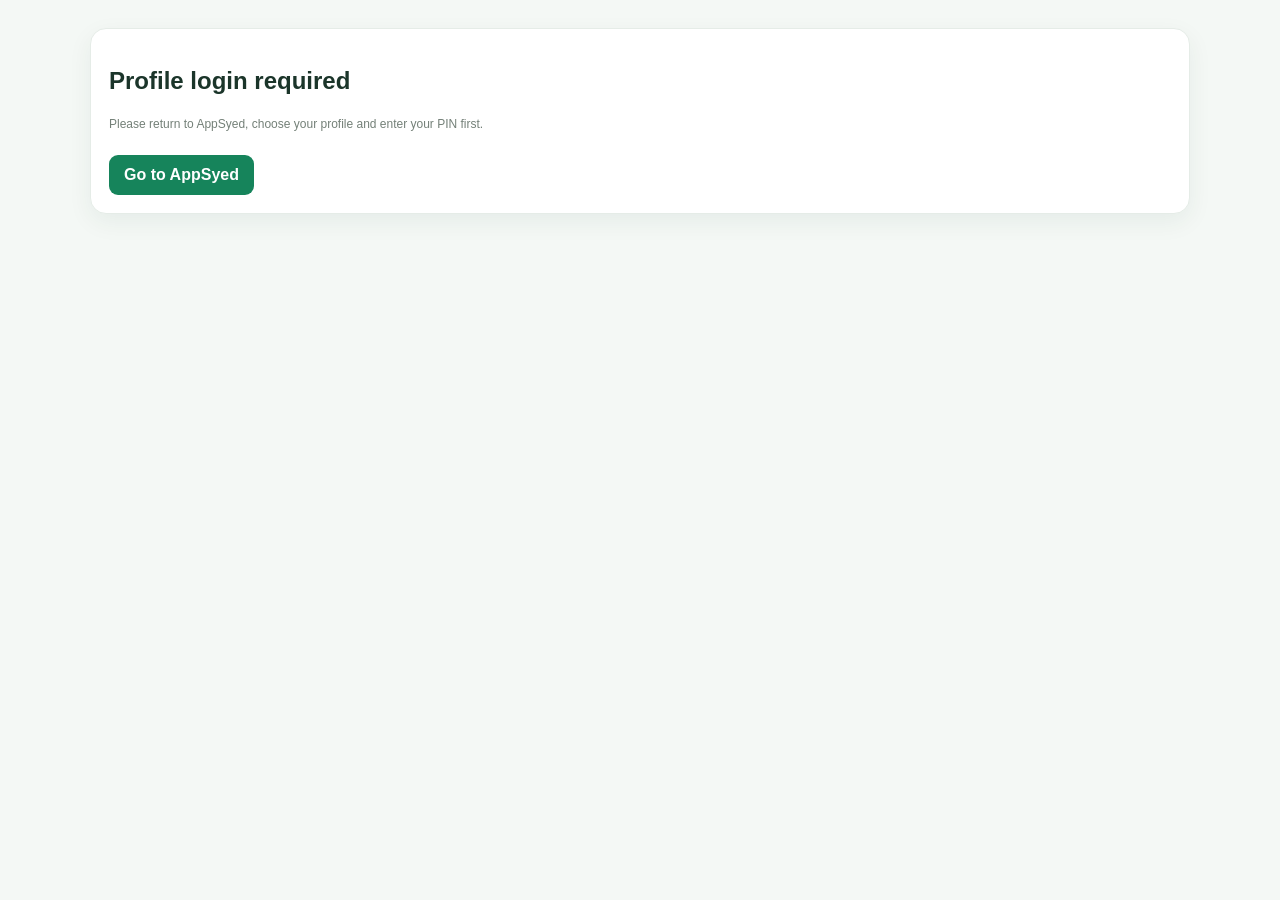
==== commit 585fce8b: "Update productivity.html" ====
--- a/src/apps/productivity.html
+++ b/src/apps/productivity.html
@@ -6,874 +6,1092 @@
 <meta name="viewport" content="width=device-width, initial-scale=1">
 <meta name="theme-color" content="#16845b">
 <title>Productivity | AppSyed</title>
-<link rel="stylesheet" href="../style.css">
 
 <style>
 :root {
   --green:#16845b;
-  --dark:#096344;
-  --bg:#f5f9f6;
-  --white:#fff;
-  --text:#18352a;
-  --muted:#718078;
-  --border:#e5eee8;
-  --red:#c94b4b;
-}
-* {box-sizing:border-box}
-body {
+  --dark:#10583e;
+  --bg:#f4f8f5;
+  --panel:#fff;
+  --text:#1b352a;
+  --muted:#748078;
+  --border:#e5ece7;
+  --soft:#eaf5ed;
+  --red:#c34d4d;
+  --orange:#bc7925;
+  --shadow:0 8px 25px #173b2910;
+}
+body.dark {
+  --bg:#15221b;
+  --panel:#203129;
+  --text:#edf6ef;
+  --muted:#aab9af;
+  --border:#35483c;
+  --soft:#2b4234;
+  --shadow:0 8px 25px #0003;
+}
+*{box-sizing:border-box}
+body{
   margin:0;
   background:var(--bg);
   color:var(--text);
   font-family:Arial,sans-serif;
-  padding-bottom:90px;
-}
-button,input,select,textarea {font:inherit}
-button {cursor:pointer}
-.topbar {
-  height:70px;
-  background:white;
+}
+button,input,select,textarea{font:inherit}
+button{cursor:pointer}
+a{text-decoration:none;color:inherit}
+.topbar{
+  position:sticky;top:0;z-index:5;
+  background:var(--panel);
   border-bottom:1px solid var(--border);
-  display:flex;
-  justify-content:space-between;
-  align-items:center;
-  padding:0 6%;
-}
-.logo {
-  font-size:26px;
-  font-weight:800;
-  color:var(--dark);
-  text-decoration:none;
-}
-.logo span {color:var(--green)}
-.top-actions {display:flex;gap:9px;align-items:center}
-.top-actions button {
+  display:flex;align-items:center;justify-content:space-between;
+  padding:14px 5%;
+}
+.logo{font-size:25px;font-weight:800;color:var(--dark)}
+body.dark .logo{color:#8ed3aa}
+.logo span{color:var(--green)}
+.top-right{display:flex;align-items:center;gap:12px}
+.profile-label{color:var(--muted);font-size:13px}
+.small-button{
+  border:1px solid var(--border);background:var(--panel);
+  color:var(--text);padding:9px 12px;border-radius:9px;
+}
+.container{width:min(1100px,92%);margin:auto;padding:28px 0 110px}
+.page{display:none}
+.page.active{display:block}
+.page-heading{margin-bottom:22px}
+.page-heading h1{font-size:30px;margin:0 0 7px}
+.page-heading p{color:var(--muted);margin:0;line-height:1.5}
+.grid{
+  display:grid;
+  grid-template-columns:repeat(auto-fit,minmax(190px,1fr));
+  gap:14px;
+}
+.card{
+  background:var(--panel);
   border:1px solid var(--border);
-  background:white;
-  border-radius:10px;
-  padding:10px 13px;
-  color:var(--text);
-}
-.container {
-  width:min(1120px,91%);
-  margin:auto;
-}
-.welcome {padding:38px 0 20px}
-.eyebrow {
-  color:var(--green);
-  font-size:11px;
-  font-weight:bold;
-  letter-spacing:2px;
-}
-.welcome h1 {
-  font-size:clamp(30px,5vw,43px);
-  margin:12px 0 8px;
-}
-.welcome p {color:var(--muted);margin:5px 0}
-.card {
-  background:white;
-  border:1px solid var(--border);
-  border-radius:18px;
-  padding:21px;
-  margin-bottom:19px;
+  border-radius:16px;
+  padding:18px;
+  box-shadow:var(--shadow);
   min-width:0;
 }
-.card-heading {
-  display:flex;
-  justify-content:space-between;
-  align-items:center;
-  gap:12px;
-  margin-bottom:17px;
-}
-.card-heading h2 {font-size:19px;margin:0}
-.muted {color:var(--muted)}
-.progress-layout {
-  display:flex;
-  align-items:center;
-  gap:22px;
-  flex-wrap:wrap;
-}
-.ring {
-  width:112px;
-  height:112px;
-  border-radius:50%;
-  display:grid;
-  place-items:center;
-  background:conic-gradient(var(--green) var(--progress,0%),#e7eee9 0);
-  flex-shrink:0;
-}
-.ring-inner {
-  width:88px;
-  height:88px;
-  background:white;
-  border-radius:50%;
-  display:grid;
-  place-items:center;
-  font-size:21px;
-  font-weight:bold;
-}
-.stats {
-  display:grid;
-  grid-template-columns:repeat(4,1fr);
-  gap:13px;
-  margin:18px 0;
-}
-.stat {
-  background:white;
-  border:1px solid var(--border);
-  border-radius:15px;
-  padding:17px;
-}
-.stat small {color:var(--muted)}
-.stat strong {
-  display:block;
-  font-size:29px;
-  margin:8px 0;
-}
-.stat.today {border-top:4px solid var(--green)}
-.stat.upcoming {border-top:4px solid #d49a36}
-.stat.overdue {border-top:4px solid var(--red)}
-.stat.done {border-top:4px solid #82918a}
-.task-form {
-  display:grid;
-  grid-template-columns:2fr 1fr 1fr;
-  gap:11px;
-}
-.field {
-  width:100%;
-  min-width:0;
-  padding:12px;
-  border:1px solid var(--border);
-  border-radius:10px;
-  background:white;
-  color:var(--text);
-}
-.task-form textarea {
-  grid-column:1/-1;
-  resize:vertical;
-  min-height:65px;
-}
-.form-bottom {
-  display:flex;
-  gap:10px;
-  flex-wrap:wrap;
-  grid-column:1/-1;
-}
-.btn {
-  border:0;
-  border-radius:10px;
-  padding:12px 17px;
-  font-weight:bold;
-}
-.btn-primary {background:var(--green);color:white}
-.btn-primary:hover {background:var(--dark)}
-.btn-light {background:#edf5ef;color:var(--dark)}
-.filters {
-  display:flex;
-  gap:8px;
-  flex-wrap:wrap;
-  margin:18px 0;
-}
-.filter {
-  padding:9px 13px;
-  border:1px solid var(--border);
-  border-radius:22px;
-  background:white;
-  color:var(--muted);
-}
-.filter.active {
-  background:var(--green);
-  color:white;
-  border-color:var(--green);
-}
-.task-list {display:grid;gap:10px}
-.task {
-  display:flex;
-  align-items:center;
-  gap:12px;
-  padding:14px;
-  border:1px solid var(--border);
-  border-radius:13px;
-  background:white;
-  min-width:0;
-}
-.task.completed .task-title {
-  text-decoration:line-through;
-  color:#89958e;
-}
-.task input[type=checkbox] {
-  width:18px;height:18px;accent-color:var(--green);
-  flex-shrink:0;
-}
-.task-info {flex:1;min-width:0}
-.task-title {font-weight:bold;overflow-wrap:anywhere}
-.task-description {
-  color:var(--muted);
-  font-size:13px;
-  margin-top:5px;
-  overflow-wrap:anywhere;
-}
-.task-meta {
-  color:var(--muted);
-  font-size:12px;
-  margin-top:6px;
-}
-.status {
-  border-radius:20px;
-  padding:5px 9px;
-  font-size:11px;
-  white-space:nowrap;
-  background:#eaf5ed;
-  color:var(--dark);
-}
-.status.overdue,.status.missed {
-  background:#fceaea;color:#b83c3c;
-}
-.status.upcoming {background:#fff3dd;color:#96600d}
-.task-actions {display:flex;gap:5px}
-.task-actions button {
-  border:0;
-  border-radius:8px;
-  padding:8px;
-  background:#f0f5f1;
-  color:var(--text);
-}
-.empty {
-  padding:28px 10px;
-  text-align:center;
-  color:var(--muted);
-}
-.search {
-  width:100%;
-  padding:12px;
-  border:1px solid var(--border);
-  border-radius:10px;
-  margin-bottom:12px;
-}
-.quick-grid {
-  display:grid;
-  grid-template-columns:repeat(4,1fr);
-  gap:12px;
-}
-.quick {
-  text-align:center;
-  padding:18px 8px;
-  background:white;
-  border:1px solid var(--border);
-  border-radius:14px;
-  color:var(--dark);
-  text-decoration:none;
-}
-.bottom-nav {
-  position:fixed;
-  bottom:0;left:0;
-  width:100%;
-  min-height:70px;
-  background:white;
-  border-top:1px solid var(--border);
-  display:flex;
-  justify-content:center;
-  align-items:center;
-  gap:clamp(15px,6vw,75px);
-  z-index:10;
-}
-.bottom-nav a {
-  display:flex;
-  flex-direction:column;
-  align-items:center;
-  gap:4px;
-  text-decoration:none;
-  color:var(--muted);
-  font-size:20px;
-}
-.bottom-nav a span {font-size:11px}
-.bottom-nav a.active {color:var(--green);font-weight:bold}
-.modal {
-  position:fixed;
-  inset:0;
-  background:#10251c88;
-  display:none;
-  align-items:center;
-  justify-content:center;
-  padding:18px;
-  z-index:30;
-}
-.modal.open {display:flex}
-.modal-content {
-  width:min(460px,100%);
-  background:white;
-  border-radius:18px;
-  padding:23px;
-}
-.modal-content h2 {margin-top:0}
-.modal-actions {
-  display:flex;gap:9px;margin-top:14px;
-}
-.modal-actions button {flex:1}
-.notice {
-  font-size:12px;
-  color:var(--muted);
-  line-height:1.5;
-}
-@media(max-width:760px) {
-  .stats {grid-template-columns:repeat(2,1fr)}
-  .task-form {grid-template-columns:1fr 1fr}
-  .task-form input:first-child {grid-column:1/-1}
-  .quick-grid {grid-template-columns:repeat(2,1fr)}
-}
-@media(max-width:480px) {
-  .topbar {padding:0 5%}
-  .top-actions button {padding:9px}
-  .container {width:92%}
-  .card {padding:15px}
-  .task {padding:10px 8px;gap:8px}
-  .task-actions button {padding:7px}
-  .status {display:none}
-  .bottom-nav {justify-content:space-around;gap:0}
+.stat-label{font-size:13px;color:var(--muted)}
+.stat-number{font-size:29px;font-weight:800;margin-top:9px}
+.green{color:var(--green)}
+.red{color:var(--red)}
+.orange{color:var(--orange)}
+.section-title{
+  display:flex;align-items:center;justify-content:space-between;
+  gap:12px;margin:27px 0 13px;
+}
+.section-title h2{font-size:20px;margin:0}
+.progress-area{
+  display:flex;align-items:center;gap:22px;flex-wrap:wrap;
+}
+.ring{
+  width:125px;height:125px;border-radius:50%;
+  background:conic-gradient(var(--green) var(--progress),var(--border) 0);
+  display:grid;place-items:center;flex-shrink:0;
+}
+.ring-inner{
+  background:var(--panel);width:99px;height:99px;border-radius:50%;
+  display:grid;place-items:center;text-align:center;
+}
+.ring-number{font-size:22px;font-weight:bold}
+.ring-caption{font-size:10px;color:var(--muted)}
+.form-grid{
+  display:grid;grid-template-columns:repeat(2,minmax(0,1fr));gap:11px;
+}
+.field{min-width:0}
+.field.full{grid-column:1/-1}
+.field label{
+  display:block;font-size:12px;color:var(--muted);
+  margin-bottom:6px;
+}
+input,select,textarea{
+  width:100%;padding:11px 12px;
+  border:1px solid var(--border);border-radius:9px;
+  background:var(--panel);color:var(--text);outline-color:var(--green);
+}
+textarea{resize:vertical;min-height:75px}
+.primary,.secondary,.danger{
+  border:0;border-radius:9px;padding:11px 15px;font-weight:bold;
+}
+.primary{background:var(--green);color:white}
+.secondary{background:var(--soft);color:var(--dark)}
+body.dark .secondary{color:#c4ebd0}
+.danger{background:#fbeaea;color:var(--red)}
+.button-row{display:flex;gap:9px;flex-wrap:wrap;margin-top:13px}
+.task-list{display:grid;gap:11px}
+.task{
+  background:var(--panel);border:1px solid var(--border);
+  border-radius:13px;padding:15px;
+}
+.task-top{display:flex;align-items:flex-start;gap:10px}
+.task-check{width:19px;height:19px;accent-color:var(--green);margin-top:2px}
+.task-main{flex:1;min-width:0}
+.task-title{font-weight:bold;overflow-wrap:anywhere}
+.task-description{color:var(--muted);font-size:13px;margin-top:5px;line-height:1.5}
+.task-meta{display:flex;gap:7px;flex-wrap:wrap;margin-top:10px}
+.tag{
+  font-size:11px;padding:5px 8px;border-radius:20px;
+  background:var(--soft);color:var(--dark);
+}
+body.dark .tag{color:#c4ebd0}
+.tag.overdue{background:#fbeaea;color:var(--red)}
+.tag.priority-high{background:#fbeaea;color:var(--red)}
+.tag.priority-medium{background:#fff3df;color:#a66b1e}
+.tag.priority-low{background:var(--soft)}
+.task-actions{display:flex;gap:7px;flex-wrap:wrap;margin-top:12px}
+.task-actions button{font-size:12px;padding:7px 10px}
+.filter-row{display:flex;gap:7px;flex-wrap:wrap;margin:15px 0}
+.filter-row button{
+  border:1px solid var(--border);border-radius:20px;
+  padding:8px 12px;background:var(--panel);color:var(--text);font-size:12px;
+}
+.filter-row button.selected{background:var(--green);color:white;border-color:var(--green)}
+.empty{
+  text-align:center;color:var(--muted);
+  padding:27px;background:var(--panel);
+  border:1px dashed var(--border);border-radius:13px;
+}
+.habit-row,.goal-row,.file-row{
+  padding:14px;border:1px solid var(--border);
+  border-radius:12px;background:var(--panel);margin-bottom:10px;
+}
+.habit-row,.file-row{display:flex;align-items:center;justify-content:space-between;gap:12px}
+.goal-progress{height:9px;background:var(--border);border-radius:10px;overflow:hidden;margin:12px 0}
+.goal-progress div{height:100%;background:var(--green);border-radius:10px}
+.timer{text-align:center;padding:25px}
+.timer-display{font-size:65px;font-weight:800;letter-spacing:2px;margin:20px 0}
+.timer-mode{color:var(--green);font-weight:bold}
+.nav{
+  position:fixed;bottom:0;left:0;right:0;z-index:8;
+  display:flex;justify-content:flex-start;overflow-x:auto;
+  background:var(--panel);border-top:1px solid var(--border);
+  padding:8px 5px calc(8px + env(safe-area-inset-bottom));
+}
+.nav button{
+  border:0;background:transparent;color:var(--muted);
+  padding:7px 12px;min-width:75px;font-size:11px;
+  flex:1;white-space:nowrap;
+}
+.nav button span{display:block;font-size:19px;margin-bottom:4px}
+.nav button.active{color:var(--green);font-weight:bold}
+.message{font-size:13px;color:var(--red);min-height:18px;margin-top:8px}
+.note{font-size:12px;color:var(--muted);line-height:1.5}
+.hide{display:none!important}
+@media(max-width:600px){
+  .topbar{padding:12px 4%}
+  .container{padding-top:22px}
+  .page-heading h1{font-size:26px}
+  .form-grid{grid-template-columns:1fr}
+  .field.full{grid-column:auto}
+  .profile-label{display:none}
+  .timer-display{font-size:52px}
+  .nav button{min-width:69px;padding-left:8px;padding-right:8px}
 }
 </style>
 </head>
 
 <body>
 
+<div id="lockedScreen" class="container">
+  <div class="card">
+    <h2>Profile login required</h2>
+    <p class="note">Please return to AppSyed, choose your profile and enter your PIN first.</p>
+    <a class="primary" style="display:inline-block;margin-top:10px" href="../../index.html">Go to AppSyed</a>
+  </div>
+</div>
+
+<div id="app" class="hide">
+
 <header class="topbar">
   <a class="logo" href="../../index.html">AppSyed<span>.</span></a>
-  <div class="top-actions">
-    <span id="profile-name" class="muted"></span>
-    <button id="switch-profile">Switch Profile</button>
+  <div class="top-right">
+    <span class="profile-label" id="profileName"></span>
+    <button class="small-button" onclick="location.href='../../index.html'">Exit</button>
   </div>
 </header>
 
 <main class="container">
-  <section class="welcome">
-    <span class="eyebrow">YOUR PRODUCTIVITY SPACE</span>
-    <h1 id="greeting">Welcome!</h1>
-    <p id="date-label"></p>
-    <p>Plan your day, one task at a time.</p>
-  </section>
-
-  <section class="card">
-    <div class="card-heading">
-      <h2>Today's Progress</h2>
-      <span class="muted" id="progress-count">0 of 0</span>
-    </div>
-    <div class="progress-layout">
-      <div class="ring" id="progress-ring">
-        <div class="ring-inner" id="progress-percent">0%</div>
-      </div>
-      <div>
-        <h3 id="progress-heading">Your daily achievement</h3>
-        <p class="muted" id="progress-message">Add your first task to begin.</p>
+
+<!-- DASHBOARD -->
+<section class="page active" id="dashboard">
+  <div class="page-heading">
+    <h1>Dashboard</h1>
+    <p id="todayLabel"></p>
+  </div>
+
+  <div class="grid">
+    <div class="card"><div class="stat-label">Due Today</div><div class="stat-number" id="dueCount">0</div></div>
+    <div class="card"><div class="stat-label">Upcoming</div><div class="stat-number green" id="upcomingCount">0</div></div>
+    <div class="card"><div class="stat-label">Overdue</div><div class="stat-number red" id="overdueCount">0</div></div>
+    <div class="card"><div class="stat-label">Completed</div><div class="stat-number" id="completedCount">0</div></div>
+  </div>
+
+  <div class="section-title"><h2>Today's progress</h2></div>
+  <div class="card progress-area">
+    <div class="ring" id="progressRing" style="--progress:0%">
+      <div class="ring-inner">
+        <div><div class="ring-number" id="progressPercent">0.00%</div><div class="ring-caption">COMPLETED</div></div>
       </div>
     </div>
-  </section>
-
-  <section class="stats">
-    <article class="stat today">
-      <small>Due Today</small>
-      <strong id="due-count">0</strong>
-      <small>Tasks due today</small>
-    </article>
-    <article class="stat upcoming">
-      <small>Upcoming</small>
-      <strong id="upcoming-count">0</strong>
-      <small>Future deadlines</small>
-    </article>
-    <article class="stat overdue">
-      <small>Overdue</small>
-      <strong id="overdue-count">0</strong>
-      <small>Past deadlines</small>
-    </article>
-    <article class="stat done">
-      <small>Completed</small>
-      <strong id="completed-count">0</strong>
-      <small>Finished tasks</small>
-    </article>
-  </section>
-
-  <section class="card" id="tasks">
-    <div class="card-heading">
-      <h2>My Tasks</h2>
-      <span class="muted" id="total-count">0 tasks</span>
+    <div>
+      <h3 id="progressText">Start your day!</h3>
+      <p class="note" id="progressDescription">Complete tasks to build your daily progress.</p>
     </div>
-
-    <form id="task-form" class="task-form">
-      <input class="field" id="task-title" maxlength="120"
-        placeholder="Task title *" required>
-
-      <input class="field" id="task-date" type="date"
-        aria-label="Deadline date">
-
-      <input class="field" id="task-time" type="time"
-        aria-label="Deadline time">
-
-      <textarea class="field" id="task-description"
-        placeholder="Description (optional)"></textarea>
-
-      <select class="field" id="task-priority">
-        <option value="Medium">Medium priority</option>
-        <option value="High">High priority</option>
-        <option value="Low">Low priority</option>
-      </select>
-
-      <select class="field" id="task-category">
-        <option>Personal</option>
-        <option>School</option>
-        <option>Work</option>
-        <option>Shopping</option>
-        <option>Family</option>
-      </select>
-
-      <div class="form-bottom">
-        <button class="btn btn-primary" type="submit">＋ Add Task</button>
-        <button class="btn btn-light" type="reset">Clear</button>
+  </div>
+
+  <div class="section-title"><h2>Today's tasks</h2><button class="secondary" onclick="showPage('tasks')">View all</button></div>
+  <div id="dashboardTasks" class="task-list"></div>
+
+  <div class="section-title"><h2>Overdue tasks</h2><button class="secondary" onclick="setFilter('overdue')">View overdue</button></div>
+  <div id="dashboardOverdue" class="task-list"></div>
+</section>
+
+<!-- TASKS -->
+<section class="page" id="tasks">
+  <div class="page-heading">
+    <h1>Tasks</h1>
+    <p>Create, organise and track your tasks.</p>
+  </div>
+
+  <div class="card">
+    <h2 id="taskFormHeading" style="margin-top:0">＋ Add a task</h2>
+    <form id="taskForm">
+      <input type="hidden" id="editTaskId">
+      <div class="form-grid">
+        <div class="field full">
+          <label for="taskTitle">Task title *</label>
+          <input id="taskTitle" maxlength="120" required placeholder="What do you need to do?">
+        </div>
+        <div class="field full">
+          <label for="taskDescription">Description</label>
+          <textarea id="taskDescription" maxlength="1000" placeholder="Add details..."></textarea>
+        </div>
+        <div class="field">
+          <label for="taskStart">Start date</label>
+          <input id="taskStart" type="date">
+        </div>
+        <div class="field">
+          <label for="taskDue">Due date</label>
+          <input id="taskDue" type="date">
+        </div>
+        <div class="field">
+          <label for="taskTime">Due time</label>
+          <input id="taskTime" type="time">
+        </div>
+        <div class="field">
+          <label for="taskPriority">Priority</label>
+          <select id="taskPriority">
+            <option value="Medium">Medium</option>
+            <option value="High">High</option>
+            <option value="Low">Low</option>
+          </select>
+        </div>
+        <div class="field">
+          <label for="taskCategory">Category</label>
+          <select id="taskCategory">
+            <option>School</option>
+            <option>Work</option>
+            <option>Personal</option>
+            <option>Shopping</option>
+            <option>Family</option>
+            <option>Other</option>
+          </select>
+        </div>
+        <div class="field">
+          <label for="taskRepeat">Repeat</label>
+          <select id="taskRepeat">
+            <option value="none">No repeat</option>
+            <option value="daily">Daily</option>
+            <option value="weekly">Weekly</option>
+            <option value="monthly">Monthly</option>
+          </select>
+        </div>
       </div>
+      <div class="button-row">
+        <button class="primary" type="submit" id="saveTaskButton">Save task</button>
+        <button class="secondary hide" type="button" id="cancelEdit" onclick="resetTaskForm()">Cancel edit</button>
+      </div>
+      <div class="message" id="taskMessage"></div>
     </form>
-
-    <div class="filters" id="filters">
-      <button class="filter active" data-filter="all">All Tasks</button>
-      <button class="filter" data-filter="today">Due Today</button>
-      <button class="filter" data-filter="upcoming">Upcoming</button>
-      <button class="filter" data-filter="overdue">Overdue</button>
-      <button class="filter" data-filter="missed">Missed</button>
-      <button class="filter" data-filter="completed">Completed</button>
-      <button class="filter" data-filter="no-date">No Deadline</button>
+  </div>
+
+  <div class="section-title"><h2>Your task list</h2></div>
+  <input id="taskSearch" placeholder="Search tasks..." oninput="renderTasks()">
+  <div class="filter-row" id="taskFilters">
+    <button class="selected" data-filter="all">All</button>
+    <button data-filter="today">Today</button>
+    <button data-filter="upcoming">Upcoming</button>
+    <button data-filter="overdue">Overdue</button>
+    <button data-filter="completed">Completed</button>
+    <button data-filter="missed">Missed</button>
+    <button data-filter="none">No deadline</button>
+  </div>
+  <div id="taskList" class="task-list"></div>
+</section>
+
+<!-- CALENDAR -->
+<section class="page" id="calendar">
+  <div class="page-heading">
+    <h1>Calendar</h1>
+    <p>Your task deadlines, organised by date.</p>
+  </div>
+  <div class="card">
+    <div class="field">
+      <label for="calendarMonth">Choose month</label>
+      <input type="month" id="calendarMonth">
     </div>
-
-    <input class="search" id="search" placeholder="Search your tasks...">
-
-    <div class="task-list" id="task-list">
-      <div class="empty">Loading tasks...</div>
+  </div>
+  <div class="section-title"><h2>Monthly agenda</h2></div>
+  <div id="calendarList"></div>
+</section>
+
+<!-- HABITS -->
+<section class="page" id="habits">
+  <div class="page-heading">
+    <h1>Habits</h1>
+    <p>Build routines and keep track of your streaks.</p>
+  </div>
+  <div class="card">
+    <h2 style="margin-top:0">＋ New habit</h2>
+    <form id="habitForm">
+      <div class="field">
+        <label for="habitName">Habit name</label>
+        <input id="habitName" required maxlength="100" placeholder="Example: Read for 20 minutes">
+      </div>
+      <div class="field">
+        <label for="habitSchedule">Schedule</label>
+        <select id="habitSchedule">
+          <option>Daily</option>
+          <option>Weekdays</option>
+          <option>Weekly</option>
+          <option>Custom</option>
+        </select>
+      </div>
+      <button class="primary">Create habit</button>
+    </form>
+    <div class="message" id="habitMessage"></div>
+  </div>
+  <div class="section-title"><h2>Your habits</h2></div>
+  <div id="habitList"></div>
+</section>
+
+<!-- GOALS -->
+<section class="page" id="goals">
+  <div class="page-heading">
+    <h1>Goals</h1>
+    <p>Set targets and make progress one step at a time.</p>
+  </div>
+  <div class="card">
+    <h2 style="margin-top:0">＋ Create a goal</h2>
+    <form id="goalForm">
+      <div class="form-grid">
+        <div class="field full">
+          <label for="goalName">Goal name</label>
+          <input id="goalName" required maxlength="120" placeholder="What do you want to achieve?">
+        </div>
+        <div class="field">
+          <label for="goalTarget">Target amount</label>
+          <input id="goalTarget" type="number" min="1" step="any" value="10" required>
+        </div>
+        <div class="field">
+          <label for="goalUnit">Unit</label>
+          <input id="goalUnit" maxlength="25" placeholder="Pages, chapters, etc.">
+        </div>
+        <div class="field full">
+          <label for="goalDate">Target date</label>
+          <input id="goalDate" type="date">
+        </div>
+      </div>
+      <button class="primary">Create goal</button>
+    </form>
+    <div class="message" id="goalMessage"></div>
+  </div>
+  <div class="section-title"><h2>Your goals</h2></div>
+  <div id="goalList"></div>
+</section>
+
+<!-- FOCUS -->
+<section class="page" id="focus">
+  <div class="page-heading">
+    <h1>Focus</h1>
+    <p>Give one task your full attention.</p>
+  </div>
+  <div class="card timer">
+    <div class="timer-mode" id="timerMode">FOCUS SESSION</div>
+    <div class="timer-display" id="timerDisplay">25:00</div>
+    <div class="field" style="max-width:220px;margin:15px auto">
+      <label for="focusMinutes">Focus duration (minutes)</label>
+      <input id="focusMinutes" type="number" min="1" max="180" value="25">
     </div>
-  </section>
-
-  <section class="card">
-    <div class="card-heading">
-      <h2>Upcoming Tasks</h2>
+    <div class="button-row" style="justify-content:center">
+      <button class="primary" id="focusStart" onclick="startFocus()">Start</button>
+      <button class="secondary" onclick="pauseFocus()">Pause</button>
+      <button class="secondary" onclick="resetFocus()">Reset</button>
     </div>
-    <div id="upcoming-preview" class="empty">No upcoming tasks.</div>
-  </section>
-
-  <section class="card">
-    <div class="card-heading">
-      <h2>Workspace</h2>
+    <p class="note" id="focusMessage">Your completed focus sessions are saved to your profile.</p>
+  </div>
+</section>
+
+<!-- STATISTICS -->
+<section class="page" id="statistics">
+  <div class="page-heading">
+    <h1>Statistics</h1>
+    <p>See how your productivity is progressing.</p>
+  </div>
+  <div class="grid">
+    <div class="card"><div class="stat-label">Total tasks</div><div class="stat-number" id="statTotal">0</div></div>
+    <div class="card"><div class="stat-label">Completed tasks</div><div class="stat-number green" id="statCompleted">0</div></div>
+    <div class="card"><div class="stat-label">Completion rate</div><div class="stat-number" id="statRate">0%</div></div>
+    <div class="card"><div class="stat-label">Focus sessions</div><div class="stat-number" id="statFocus">0</div></div>
+  </div>
+  <div class="section-title"><h2>Task status</h2></div>
+  <div id="statBreakdown" class="card"></div>
+</section>
+
+<!-- FILES -->
+<section class="page" id="files">
+  <div class="page-heading">
+    <h1>Files</h1>
+    <p>Save attachments in this browser's private device storage.</p>
+  </div>
+  <div class="card">
+    <label class="field">
+      <span class="note">Choose a photo, PDF or document</span>
+      <input type="file" id="fileInput" style="margin-top:10px">
+    </label>
+    <button class="primary" onclick="uploadFile()">Save file</button>
+    <div class="message" id="fileMessage"></div>
+    <p class="note">Available space depends on your browser and device. Files are not uploaded to a cloud server.</p>
+  </div>
+  <div class="section-title"><h2>Your saved files</h2></div>
+  <div id="fileList"></div>
+  <div class="section-title"><h2>Device storage</h2></div>
+  <div class="card"><p id="storageInfo" class="note">Checking storage...</p></div>
+</section>
+
+<!-- SETTINGS -->
+<section class="page" id="settings">
+  <div class="page-heading">
+    <h1>Settings</h1>
+    <p>Manage your productivity workspace.</p>
+  </div>
+  <div class="card">
+    <h3>Appearance</h3>
+    <p class="note">Switch between light and dark mode.</p>
+    <button class="secondary" onclick="toggleTheme()">Toggle light / dark mode</button>
+  </div>
+  <div class="card" style="margin-top:13px">
+    <h3>Device data backup</h3>
+    <p class="note">Download a backup of this profile's tasks, habits, goals and focus sessions.</p>
+    <button class="primary" onclick="exportBackup()">Download backup</button>
+  </div>
+  <div class="card" style="margin-top:13px">
+    <h3>About device storage</h3>
+    <p class="note">AppSyed uses IndexedDB for structured data and OPFS for supported file attachments. The browser manages this storage, so export backups regularly.</p>
+  </div>
+</section>
+
+</main>
+
+<nav class="nav" id="bottomNav">
+  <button class="active" data-page="dashboard"><span>⌂</span>Home</button>
+  <button data-page="tasks"><span>✓</span>Tasks</button>
+  <button data-page="calendar"><span>▦</span>Calendar</button>
+  <button data-page="habits"><span>↗</span>Habits</button>
+  <button data-page="goals"><span>◎</span>Goals</button>
+  <button data-page="focus"><span>◷</span>Focus</button>
+  <button data-page="statistics"><span>▥</span>Stats</button>
+  <button data-page="files"><span>▤</span>Files</button>
+  <button data-page="settings"><span>⚙</span>More</button>
+</nav>
+
+</div>
+
+<script src="../storage.js"></script>
+<script>
+"use strict";
+
+let profile = null;
+let records = [];
+let tasks = [];
+let habits = [];
+let goals = [];
+let focusSessions = [];
+let files = [];
+let currentFilter = "all";
+let focusTimer = null;
+let focusSeconds = 25 * 60;
+let focusMode = "work";
+
+const $ = id => document.getElementById(id);
+
+function uid(){
+  return crypto.randomUUID ? crypto.randomUUID() :
+    "id-" + Date.now() + "-" + Math.random().toString(16).slice(2);
+}
+function todayString(){
+  const d = new Date();
+  return `${d.getFullYear()}-${String(d.getMonth()+1).padStart(2,"0")}-${String(d.getDate()).padStart(2,"0")}`;
+}
+function dateAdd(dateString, amount, unit){
+  const d = dateString ? new Date(dateString+"T12:00:00") : new Date();
+  if(unit==="daily") d.setDate(d.getDate()+amount);
+  if(unit==="weekly") d.setDate(d.getDate()+7*amount);
+  if(unit==="monthly") d.setMonth(d.getMonth()+amount);
+  return `${d.getFullYear()}-${String(d.getMonth()+1).padStart(2,"0")}-${String(d.getDate()).padStart(2,"0")}`;
+}
+function escapeHTML(value){
+  return String(value ?? "").replace(/[&<>"']/g,char=>({
+    "&":"&amp;","<":"&lt;",">":"&gt;",'"':"&quot;","'":"&#39;"
+  }[char]));
+}
+function niceDate(value){
+  if(!value) return "No deadline";
+  const d = new Date(value+"T12:00:00");
+  return d.toLocaleDateString(undefined,{day:"numeric",month:"short",year:"numeric"});
+}
+function showPage(pageId){
+  document.querySelectorAll(".page").forEach(p=>p.classList.remove("active"));
+  $(pageId).classList.add("active");
+  document.querySelectorAll("#bottomNav button").forEach(b=>{
+    b.classList.toggle("active",b.dataset.page===pageId);
+  });
+  if(pageId==="calendar") renderCalendar();
+  if(pageId==="statistics") renderStatistics();
+  if(pageId==="files") renderFiles();
+}
+document.querySelectorAll("#bottomNav button").forEach(button=>{
+  button.addEventListener("click",()=>showPage(button.dataset.page));
+});
+
+async function saveRecord(record){
+  await AppSyedStorage.saveTask(record);
+}
+async function removeRecord(recordId){
+  await AppSyedStorage.deleteTask(recordId);
+}
+async function reloadData(){
+  records = await AppSyedStorage.getTasks(profile.id);
+  tasks = records.filter(r=>r.type==="task" || !r.type);
+  habits = records.filter(r=>r.type==="habit");
+  goals = records.filter(r=>r.type==="goal");
+  focusSessions = records.filter(r=>r.type==="focus");
+  files = records.filter(r=>r.type==="file");
+  renderEverything();
+}
+function dueStatus(task){
+  if(task.completed) return "completed";
+  if(!task.dueDate) return "none";
+  if(task.dueDate===todayString()) return "today";
+  if(task.dueDate<todayString()) return "overdue";
+  return "upcoming";
+}
+function taskCard(task){
+  const status=dueStatus(task);
+  const statusLabel={
+    completed:"Completed",
+    today:"Due today",
+    overdue:"Overdue",
+    upcoming:"Upcoming",
+    none:"No deadline"
+  }[status];
+
+  return `
+  <article class="task">
+    <div class="task-top">
+      <input class="task-check" type="checkbox" ${task.completed?"checked":""}
+        aria-label="Complete task" onchange="toggleTask('${task.id}',this.checked)">
+      <div class="task-main">
+        <div class="task-title">${escapeHTML(task.title)}</div>
+        ${task.description?`<div class="task-description">${escapeHTML(task.description)}</div>`:""}
+        <div class="task-meta">
+          <span class="tag ${status==="overdue"?"overdue":""}">${statusLabel}</span>
+          <span class="tag priority-${String(task.priority||"Medium").toLowerCase()}">${escapeHTML(task.priority||"Medium")} priority</span>
+          <span class="tag">${escapeHTML(task.category||"Personal")}</span>
+          ${task.dueDate?`<span class="tag">${niceDate(task.dueDate)} ${escapeHTML(task.dueTime||"")}</span>`:""}
+          ${task.repeat&&task.repeat!=="none"?`<span class="tag">Repeats ${escapeHTML(task.repeat)}</span>`:""}
+        </div>
+      </div>
     </div>
-    <div class="quick-grid">
-      <a class="quick" href="#tasks">✓<br>Tasks</a>
-      <a class="quick" href="#calendar">▦<br>Calendar</a>
-      <a class="quick" href="#habits">♡<br>Habits</a>
-      <a class="quick" href="#goals">◎<br>Goals</a>
-      <a class="quick" href="#focus">◷<br>Focus</a>
-      <a class="quick" href="#statistics">▤<br>Statistics</a>
-      <a class="quick" href="#files">▧<br>Files</a>
-      <a class="quick" href="#settings">⚙<br>Settings</a>
+    <div class="task-actions">
+      <button class="secondary" onclick="editTask('${task.id}')">Edit</button>
+      <button class="secondary" onclick="postponeTask('${task.id}')">Postpone 1 day</button>
+      <button class="danger" onclick="deleteTask('${task.id}')">Delete</button>
     </div>
-    <p class="notice">These workspace sections will be connected as we build them.</p>
-  </section>
-</main>
-
-<nav class="bottom-nav">
-  <a class="active" href="#home">⌂<span>Home</span></a>
-  <a href="#tasks">✓<span>Tasks</span></a>
-  <a href="#calendar">▦<span>Calendar</span></a>
-  <a href="#focus">◷<span>Focus</span></a>
-  <a href="#more">☰<span>More</span></a>
-</nav>
-
-<div class="modal" id="edit-modal">
-  <div class="modal-content">
-    <h2>Edit Task</h2>
-    <form id="edit-form">
-      <input type="hidden" id="edit-id">
-      <label class="field" style="display:block;margin-bottom:10px">
-        Task title
-        <input class="field" id="edit-title" required maxlength="120">
-      </label>
-      <label class="field" style="display:block;margin-bottom:10px">
-        Description
-        <textarea class="field" id="edit-description"></textarea>
-      </label>
-      <label class="field" style="display:block;margin-bottom:10px">
-        Deadline
-        <input class="field" id="edit-date" type="date">
-      </label>
-      <label class="field" style="display:block;margin-bottom:10px">
-        Time
-        <input class="field" id="edit-time" type="time">
-      </label>
-      <label class="field" style="display:block;margin-bottom:10px">
-        Priority
-        <select class="field" id="edit-priority">
-          <option>High</option><option>Medium</option><option>Low</option>
-        </select>
-      </label>
-      <label class="field" style="display:block;margin-bottom:10px">
-        Category
-        <select class="field" id="edit-category">
-          <option>Personal</option><option>School</option>
-          <option>Work</option><option>Shopping</option><option>Family</option>
-        </select>
-      </label>
-      <div class="modal-actions">
-        <button class="btn btn-primary" type="submit">Save Changes</button>
-        <button class="btn btn-light" type="button" id="close-modal">Cancel</button>
-      </div>
-    </form>
-  </div>
-</div>
-
-<script>
-(() => {
-  "use strict";
-
-  const PROFILE_KEY = "appsyed_profiles_v1";
-  const ACTIVE_KEY = "appsyed_active_profile";
-
-  const activeId = sessionStorage.getItem(ACTIVE_KEY);
-  let profiles = [];
-
-  try {
-    profiles = JSON.parse(localStorage.getItem(PROFILE_KEY) || "[]");
-  } catch {
-    profiles = [];
+  </article>`;
+}
+function renderTaskList(target,list){
+  const element=$(target);
+  element.innerHTML=list.length?list.map(taskCard).join(""):'<div class="empty">No tasks here yet.</div>';
+}
+function renderTasks(){
+  const search=($("taskSearch").value||"").trim().toLowerCase();
+  let list=tasks.filter(t=>
+    (t.title||"").toLowerCase().includes(search) ||
+    (t.description||"").toLowerCase().includes(search)
+  );
+
+  if(currentFilter==="today") list=list.filter(t=>dueStatus(t)==="today");
+  if(currentFilter==="upcoming") list=list.filter(t=>dueStatus(t)==="upcoming");
+  if(currentFilter==="overdue" || currentFilter==="missed") list=list.filter(t=>dueStatus(t)==="overdue");
+  if(currentFilter==="completed") list=list.filter(t=>t.completed);
+  if(currentFilter==="none") list=list.filter(t=>dueStatus(t)==="none");
+
+  list.sort((a,b)=>{
+    if(a.completed!==b.completed) return a.completed?1:-1;
+    return (a.dueDate||"9999").localeCompare(b.dueDate||"9999");
+  });
+  renderTaskList("taskList",list);
+}
+$("taskFilters").addEventListener("click",event=>{
+  const button=event.target.closest("button[data-filter]");
+  if(!button)return;
+  currentFilter=button.dataset.filter;
+  document.querySelectorAll("#taskFilters button").forEach(b=>b.classList.toggle("selected",b===button));
+  renderTasks();
+});
+function renderDashboard(){
+  const active=tasks.filter(t=>!t.completed);
+  const due=active.filter(t=>dueStatus(t)==="today");
+  const upcoming=active.filter(t=>dueStatus(t)==="upcoming");
+  const overdue=active.filter(t=>dueStatus(t)==="overdue");
+  const completed=tasks.filter(t=>t.completed);
+
+  $("dueCount").textContent=due.length;
+  $("upcomingCount").textContent=upcoming.length;
+  $("overdueCount").textContent=overdue.length;
+  $("completedCount").textContent=completed.length;
+  $("todayLabel").textContent=new Date().toLocaleDateString(undefined,{
+    weekday:"long",day:"numeric",month:"long",year:"numeric"
+  });
+
+  const todayAll=tasks.filter(t=>t.dueDate===todayString());
+  const todayDone=todayAll.filter(t=>t.completed).length;
+  const percent=todayAll.length?todayDone/todayAll.length*100:0;
+  const shownPercent=percent.toFixed(2)+"%";
+  $("progressRing").style.setProperty("--progress",shownPercent);
+  $("progressPercent").textContent=shownPercent;
+  $("progressText").textContent=todayAll.length?
+    `${todayDone} of ${todayAll.length} tasks completed`:"No tasks due today";
+  $("progressDescription").textContent=todayAll.length?
+    "Keep going. Every completed task counts!":
+    "Add a task with today's deadline to track your daily progress.";
+
+  renderTaskList("dashboardTasks",due.slice(0,5));
+  renderTaskList("dashboardOverdue",overdue.slice(0,5));
+}
+$("taskForm").addEventListener("submit",async event=>{
+  event.preventDefault();
+  const message=$("taskMessage");
+  message.textContent="";
+  const title=$("taskTitle").value.trim();
+  if(!title){message.textContent="Please enter a task title.";return;}
+
+  const editId=$("editTaskId").value;
+  const old=editId?tasks.find(t=>t.id===editId):null;
+  const task={
+    ...(old||{}),
+    id:editId||uid(),
+    type:"task",
+    profileId:profile.id,
+    title,
+    description:$("taskDescription").value.trim(),
+    startDate:$("taskStart").value,
+    dueDate:$("taskDue").value,
+    dueTime:$("taskTime").value,
+    priority:$("taskPriority").value,
+    category:$("taskCategory").value,
+    repeat:$("taskRepeat").value,
+    completed:old?!!old.completed:false,
+    createdAt:old?old.createdAt:new Date().toISOString(),
+    updatedAt:new Date().toISOString()
+  };
+
+  try{
+    await saveRecord(task);
+    resetTaskForm();
+    await reloadData();
+  }catch(error){
+    message.textContent="Could not save this task. Please try again.";
   }
-
-  const profile = Array.isArray(profiles)
-    ? profiles.find(p => p.id === activeId)
-    : null;
-
-  // Do not allow entry without a logged-in profile.
-  if (!profile) {
-    window.location.replace("../../index.html");
+});
+function resetTaskForm(){
+  $("taskForm").reset();
+  $("editTaskId").value="";
+  $("taskFormHeading").textContent="＋ Add a task";
+  $("saveTaskButton").textContent="Save task";
+  $("cancelEdit").classList.add("hide");
+  $("taskMessage").textContent="";
+}
+function editTask(id){
+  const task=tasks.find(t=>t.id===id);
+  if(!task)return;
+  showPage("tasks");
+  $("editTaskId").value=task.id;
+  $("taskTitle").value=task.title||"";
+  $("taskDescription").value=task.description||"";
+  $("taskStart").value=task.startDate||"";
+  $("taskDue").value=task.dueDate||"";
+  $("taskTime").value=task.dueTime||"";
+  $("taskPriority").value=task.priority||"Medium";
+  $("taskCategory").value=task.category||"Personal";
+  $("taskRepeat").value=task.repeat||"none";
+  $("taskFormHeading").textContent="Edit task";
+  $("saveTaskButton").textContent="Update task";
+  $("cancelEdit").classList.remove("hide");
+  window.scrollTo({top:0,behavior:"smooth"});
+}
+async function toggleTask(id,checked){
+  const task=tasks.find(t=>t.id===id);
+  if(!task)return;
+  task.completed=checked;
+  task.completedAt=checked?new Date().toISOString():null;
+  await saveRecord(task);
+
+  if(checked && task.repeat && task.repeat!=="none"){
+    const nextDate=dateAdd(task.dueDate||todayString(),1,task.repeat);
+    await saveRecord({
+      ...task,id:uid(),title:task.title,
+      dueDate:nextDate,completed:false,completedAt:null,
+      createdAt:new Date().toISOString(),
+      parentId:task.id
+    });
+  }
+  await reloadData();
+}
+async function deleteTask(id){
+  if(!confirm("Delete this task?"))return;
+  await removeRecord(id);
+  await reloadData();
+}
+async function postponeTask(id){
+  const task=tasks.find(t=>t.id===id);
+  if(!task)return;
+  task.dueDate=dateAdd(task.dueDate||todayString(),1,"daily");
+  task.updatedAt=new Date().toISOString();
+  await saveRecord(task);
+  await reloadData();
+}
+function setFilter(filter){
+  showPage("tasks");
+  currentFilter=filter;
+  document.querySelectorAll("#taskFilters button").forEach(b=>{
+    b.classList.toggle("selected",b.dataset.filter===filter);
+  });
+  renderTasks();
+}
+function renderCalendar(){
+  const month=$("calendarMonth").value||todayString().slice(0,7);
+  $("calendarMonth").value=month;
+  const list=tasks.filter(t=>t.dueDate&&t.dueDate.startsWith(month))
+    .sort((a,b)=>a.dueDate.localeCompare(b.dueDate));
+  if(!list.length){
+    $("calendarList").innerHTML='<div class="empty">No task deadlines in this month.</div>';
     return;
   }
-
-  // Every profile gets a separate task storage key.
-  const STORAGE_KEY = "appsyed_tasks_" + profile.id;
-
-  let tasks = [];
-  let filter = "all";
-
-  const $ = id => document.getElementById(id);
-
-  try {
-    tasks = JSON.parse(localStorage.getItem(STORAGE_KEY) || "[]");
-    if (!Array.isArray(tasks)) tasks = [];
-  } catch {
-    tasks = [];
+  const groups={};
+  list.forEach(t=>(groups[t.dueDate]??=[]).push(t));
+  $("calendarList").innerHTML=Object.keys(groups).sort().map(date=>`
+    <div class="section-title"><h2>${niceDate(date)}</h2></div>
+    <div class="task-list">${groups[date].map(taskCard).join("")}</div>
+  `).join("");
+}
+$("calendarMonth").addEventListener("change",renderCalendar);
+
+$("habitForm").addEventListener("submit",async event=>{
+  event.preventDefault();
+  const name=$("habitName").value.trim();
+  if(!name)return;
+  const habit={
+    id:uid(),type:"habit",profileId:profile.id,
+    name,schedule:$("habitSchedule").value,
+    logs:[],createdAt:new Date().toISOString()
+  };
+  try{
+    await saveRecord(habit);
+    $("habitForm").reset();
+    $("habitMessage").textContent="";
+    await reloadData();
+  }catch(error){$("habitMessage").textContent="Could not save this habit.";}
+});
+function habitStreak(habit){
+  const logs=new Set(habit.logs||[]);
+  let date=todayString(),streak=0;
+  while(logs.has(date)){
+    streak++;
+    date=dateAdd(date,-1,"daily");
   }
-
-  function save() {
-    try {
-      localStorage.setItem(STORAGE_KEY, JSON.stringify(tasks));
-    } catch {
-      alert("Could not save tasks. Your browser storage may be full.");
+  return streak;
+}
+function renderHabits(){
+  $("habitList").innerHTML=habits.length?habits.map(h=>{
+    const done=(h.logs||[]).includes(todayString());
+    return `<div class="habit-row">
+      <div>
+        <strong>${escapeHTML(h.name)}</strong>
+        <div class="note">${escapeHTML(h.schedule)} · ${habitStreak(h)} day streak</div>
+      </div>
+      <div class="button-row" style="margin:0">
+        <button class="${done?"secondary":"primary"}" onclick="toggleHabit('${h.id}')">${done?"Done today ✓":"Mark done"}</button>
+        <button class="danger" onclick="deleteEntry('${h.id}')">Delete</button>
+      </div>
+    </div>`;
+  }).join(""):'<div class="empty">Create your first habit above.</div>';
+}
+async function toggleHabit(id){
+  const habit=habits.find(h=>h.id===id);
+  if(!habit)return;
+  habit.logs=habit.logs||[];
+  const today=todayString();
+  habit.logs=habit.logs.includes(today)?
+    habit.logs.filter(d=>d!==today):[...habit.logs,today];
+  await saveRecord(habit);
+  await reloadData();
+}
+$("goalForm").addEventListener("submit",async event=>{
+  event.preventDefault();
+  const name=$("goalName").value.trim();
+  const target=Number($("goalTarget").value);
+  if(!name||!Number.isFinite(target)||target<=0)return;
+  const goal={
+    id:uid(),type:"goal",profileId:profile.id,
+    name,target,current:0,unit:$("goalUnit").value.trim(),
+    targetDate:$("goalDate").value,
+    createdAt:new Date().toISOString()
+  };
+  try{
+    await saveRecord(goal);
+    $("goalForm").reset();
+    $("goalTarget").value=10;
+    await reloadData();
+  }catch(error){$("goalMessage").textContent="Could not save this goal.";}
+});
+function renderGoals(){
+  $("goalList").innerHTML=goals.length?goals.map(g=>{
+    const percent=Math.min(100,g.current/g.target*100);
+    return `<div class="goal-row">
+      <strong>${escapeHTML(g.name)}</strong>
+      <div class="note">${g.current} / ${g.target} ${escapeHTML(g.unit||"")}${g.targetDate?" · Target: "+niceDate(g.targetDate):""}</div>
+      <div class="goal-progress"><div style="width:${percent}%"></div></div>
+      <div class="button-row">
+        <button class="primary" onclick="increaseGoal('${g.id}')">＋ Add progress</button>
+        <button class="danger" onclick="deleteEntry('${g.id}')">Delete</button>
+      </div>
+    </div>`;
+  }).join(""):'<div class="empty">Create a goal to start tracking your progress.</div>';
+}
+async function increaseGoal(id){
+  const goal=goals.find(g=>g.id===id);
+  if(!goal)return;
+  goal.current=Math.min(goal.target,Number(goal.current)+1);
+  await saveRecord(goal);
+  await reloadData();
+}
+async function deleteEntry(id){
+  if(!confirm("Delete this item?"))return;
+  await removeRecord(id);
+  await reloadData();
+}
+
+function updateTimerDisplay(){
+  const mins=Math.floor(focusSeconds/60);
+  const secs=focusSeconds%60;
+  $("timerDisplay").textContent=String(mins).padStart(2,"0")+":"+String(secs).padStart(2,"0");
+}
+async function finishFocusWork(){
+  clearInterval(focusTimer);
+  focusTimer=null;
+  if(focusMode==="work"){
+    const duration=Number($("focusMinutes").value)||25;
+    await saveRecord({
+      id:uid(),type:"focus",profileId:profile.id,
+      minutes:duration,finishedAt:new Date().toISOString()
+    });
+    await reloadData();
+    focusMode="break";
+    focusSeconds=5*60;
+    $("timerMode").textContent="BREAK TIME";
+    $("focusMessage").textContent="Focus session completed and saved. Take a short break!";
+  }else{
+    focusMode="work";
+    focusSeconds=(Number($("focusMinutes").value)||25)*60;
+    $("timerMode").textContent="FOCUS SESSION";
+    $("focusMessage").textContent="Break finished. Ready for another session?";
+  }
+  updateTimerDisplay();
+  $("focusStart").textContent="Start";
+}
+function startFocus(){
+  if(focusTimer)return;
+  if(focusMode==="work"){
+    const minutes=Number($("focusMinutes").value);
+    if(!Number.isFinite(minutes)||minutes<1||minutes>180){
+      $("focusMessage").textContent="Choose a focus duration between 1 and 180 minutes.";
+      return;
     }
+    focusSeconds=minutes*60;
   }
-
-  function todayString() {
-    const d = new Date();
-    return [
-      d.getFullYear(),
-      String(d.getMonth()+1).padStart(2,"0"),
-      String(d.getDate()).padStart(2,"0")
-    ].join("-");
+  $("focusStart").textContent="Running";
+  focusTimer=setInterval(()=>{
+    focusSeconds--;
+    updateTimerDisplay();
+    if(focusSeconds<=0)finishFocusWork();
+  },1000);
+}
+function pauseFocus(){
+  if(focusTimer){clearInterval(focusTimer);focusTimer=null;}
+  $("focusStart").textContent="Resume";
+}
+function resetFocus(){
+  if(focusTimer)clearInterval(focusTimer);
+  focusTimer=null;
+  focusMode="work";
+  focusSeconds=(Number($("focusMinutes").value)||25)*60;
+  $("timerMode").textContent="FOCUS SESSION";
+  $("focusStart").textContent="Start";
+  $("focusMessage").textContent="Timer reset.";
+  updateTimerDisplay();
+}
+$("focusMinutes").addEventListener("change",()=>{
+  if(!focusTimer&&focusMode==="work")resetFocus();
+});
+
+function renderStatistics(){
+  const completed=tasks.filter(t=>t.completed).length;
+  const rate=tasks.length?completed/tasks.length*100:0;
+  $("statTotal").textContent=tasks.length;
+  $("statCompleted").textContent=completed;
+  $("statRate").textContent=rate.toFixed(2)+"%";
+  $("statFocus").textContent=focusSessions.length;
+  const counts={
+    "Due today":tasks.filter(t=>dueStatus(t)==="today").length,
+    "Upcoming":tasks.filter(t=>dueStatus(t)==="upcoming").length,
+    "Overdue":tasks.filter(t=>dueStatus(t)==="overdue").length,
+    "No deadline":tasks.filter(t=>dueStatus(t)==="none").length,
+    "Completed":completed
+  };
+  $("statBreakdown").innerHTML=Object.entries(counts).map(([label,count])=>
+    `<p>${escapeHTML(label)} <strong style="float:right">${count}</strong></p>`
+  ).join("");
+}
+async function uploadFile(){
+  const input=$("fileInput");
+  const message=$("fileMessage");
+  const file=input.files[0];
+  message.textContent="";
+  if(!file){message.textContent="Choose a file first.";return;}
+  try{
+    const metadata=await AppSyedStorage.saveFile(file,profile.id);
+    await saveRecord({
+      ...metadata,
+      id:"file-"+metadata.id,
+      type:"file",
+      profileId:profile.id
+    });
+    input.value="";
+    message.style.color="var(--green)";
+    message.textContent="File saved on this device.";
+    await reloadData();
+  }catch(error){
+    message.style.color="var(--red)";
+    message.textContent=error.message||"Could not save this file.";
   }
-
-  function escapeHTML(value) {
-    return String(value ?? "").replace(/[&<>"']/g, c => ({
-      "&":"&amp;", "<":"&lt;", ">":"&gt;",
-      '"':"&quot;", "'":"&#39;"
-    })[c]);
+}
+function renderFiles(){
+  $("fileList").innerHTML=files.length?files.map(f=>`
+    <div class="file-row">
+      <div style="min-width:0">
+        <strong style="overflow-wrap:anywhere">${escapeHTML(f.name)}</strong>
+        <div class="note">${(f.size/1024/1024).toFixed(2)} MB</div>
+      </div>
+      <button class="secondary" onclick="downloadFile('${f.id}')">Open</button>
+    </div>
+  `).join(""):'<div class="empty">No saved files yet.</div>';
+  showStorageInfo();
+}
+async function downloadFile(id){
+  const file=files.find(f=>f.id===id);
+  if(!file)return;
+  try{
+    const blob=await AppSyedStorage.readFile(profile.id,file.storedName);
+    const url=URL.createObjectURL(blob);
+    const a=document.createElement("a");
+    a.href=url;a.download=file.name;a.click();
+    setTimeout(()=>URL.revokeObjectURL(url),1500);
+  }catch(error){
+    alert("Could not open this file. It may have been removed by the browser.");
   }
-
-  function dueTimestamp(task) {
-    if (!task.date) return null;
-    return new Date(
-      task.date + "T" + (task.time || "23:59")
-    ).getTime();
+}
+async function showStorageInfo(){
+  try{
+    const info=await AppSyedStorage.getStorageInfo();
+    if(!info){$("storageInfo").textContent="Storage information is not available in this browser.";return;}
+    const used=(info.usage/1024/1024).toFixed(2);
+    const quota=info.quota?(info.quota/1024/1024).toFixed(2):"unknown";
+    $("storageInfo").textContent=`App storage used: ${used} MB. Estimated available quota: ${quota} MB. These figures are browser estimates.`;
+  }catch(error){
+    $("storageInfo").textContent="Storage estimate is unavailable.";
   }
-
-  function status(task) {
-    if (task.completed) return "completed";
-    if (!task.date) return "no-date";
-
-    const now = Date.now();
-    const today = todayString();
-
-    if (task.date < today) return "missed";
-    if (dueTimestamp(task) < now) return "overdue";
-    if (task.date === today) return "today";
-    return "upcoming";
+}
+async function toggleTheme(){
+  const setting=records.find(r=>r.type==="setting"&&r.id==="theme-"+profile.id);
+  const dark=!document.body.classList.contains("dark");
+  document.body.classList.toggle("dark",dark);
+  await saveRecord({
+    id:"theme-"+profile.id,type:"setting",profileId:profile.id,
+    value:dark?"dark":"light"
+  });
+}
+async function loadTheme(){
+  const setting=records.find(r=>r.type==="setting"&&r.id==="theme-"+profile.id);
+  document.body.classList.toggle("dark",setting?.value==="dark");
+}
+function exportBackup(){
+  const backup={
+    app:"AppSyed Productivity",
+    exportedAt:new Date().toISOString(),
+    profile:{id:profile.id,name:profile.name},
+    records
+  };
+  const blob=new Blob([JSON.stringify(backup,null,2)],{type:"application/json"});
+  const url=URL.createObjectURL(blob);
+  const a=document.createElement("a");
+  a.href=url;a.download="appsyed-backup-"+todayString()+".json";a.click();
+  setTimeout(()=>URL.revokeObjectURL(url),1500);
+}
+function renderEverything(){
+  renderDashboard();
+  renderTasks();
+  renderHabits();
+  renderGoals();
+  renderCalendar();
+  renderStatistics();
+  renderFiles();
+}
+async function startApp(){
+  try{
+    const profileId=sessionStorage.getItem("appsyed_active_profile");
+    if(!profileId)return;
+    await AppSyedStorage.openDatabase();
+    profile=await AppSyedStorage.getProfile(profileId);
+    if(!profile||profile.status!=="approved")return;
+    $("lockedScreen").classList.add("hide");
+    $("app").classList.remove("hide");
+    $("profileName").textContent=profile.name;
+    await reloadData();
+    await loadTheme();
+    resetFocus();
+  }catch(error){
+    $("lockedScreen").classList.remove("hide");
+    $("lockedScreen").innerHTML=
+      '<div class="card"><h2>Could not open Productivity</h2><p class="note">Check that src/storage.js is saved correctly, then reload AppSyed.</p><a class="primary" style="display:inline-block;margin-top:10px" href="../../index.html">Return to AppSyed</a></div>';
   }
-
-  function displayDate(task) {
-    if (!task.date) return "No deadline";
-    const date = new Date(task.date + "T12:00:00");
-    const day = date.toLocaleDateString(undefined,{
-      day:"numeric",month:"short",year:"numeric"
-    });
-    return task.time ? day + " at " + task.time : day;
-  }
-
-  function renderHeader() {
-    const hour = new Date().getHours();
-
-    $("greeting").textContent =
-      hour < 12 ? "Good morning, " + profile.name + "!" :
-      hour < 18 ? "Good afternoon, " + profile.name + "!" :
-      "Good evening, " + profile.name + "!";
-
-    $("profile-name").textContent = profile.name;
-
-    $("date-label").textContent =
-      new Date().toLocaleDateString(undefined,{
-        weekday:"long",day:"numeric",month:"long",year:"numeric"
-      });
-  }
-
-  function render() {
-    const active = tasks.filter(t => !t.completed);
-    const completed = tasks.filter(t => t.completed);
-    const dueToday = active.filter(t => status(t) === "today");
-    const upcoming = active.filter(t => status(t) === "upcoming");
-    const overdue = active.filter(t =>
-      ["overdue","missed"].includes(status(t))
-    );
-
-    $("due-count").textContent = dueToday.length;
-    $("upcoming-count").textContent = upcoming.length;
-    $("overdue-count").textContent = overdue.length;
-    $("completed-count").textContent = completed.length;
-    $("total-count").textContent = tasks.length + " tasks";
-
-    const percent = tasks.length
-      ? Math.round(completed.length / tasks.length * 10000) / 100
-      : 0;
-
-    $("progress-ring").style.setProperty("--progress",percent+"%");
-    $("progress-percent").textContent = percent + "%";
-    $("progress-count").textContent =
-      completed.length + " of " + tasks.length + " completed";
-
-    $("progress-message").textContent =
-      tasks.length === 0 ? "Add your first task to begin." :
-      percent === 100 ? "Excellent! All your tasks are complete." :
-      "Keep going. Every completed task counts!";
-
-    const query = $("search").value.trim().toLowerCase();
-
-    const visible = tasks.filter(task => {
-      const s = status(task);
-      const matchesFilter =
-        filter === "all" || filter === s ||
-        (filter === "overdue" && s === "missed");
-
-      const matchesSearch =
-        (task.title + " " + task.description + " " + task.category)
-        .toLowerCase().includes(query);
-
-      return matchesFilter && matchesSearch;
-    });
-
-    visible.sort((a,b) => {
-      if (a.completed !== b.completed) return a.completed ? 1 : -1;
-      const ta = dueTimestamp(a) ?? Infinity;
-      const tb = dueTimestamp(b) ?? Infinity;
-      return ta - tb;
-    });
-
-    const labels = {
-      today:"Due Today",
-      upcoming:"Upcoming",
-      overdue:"Overdue",
-      missed:"Missed",
-      completed:"Completed",
-      "no-date":"No Deadline"
-    };
-
-    $("task-list").innerHTML = visible.length
-      ? visible.map(task => {
-          const s = status(task);
-          return `
-            <article class="task ${task.completed ? "completed" : ""}">
-              <input type="checkbox"
-                data-action="toggle"
-                data-id="${escapeHTML(task.id)}"
-                aria-label="Mark task complete"
-                ${task.completed ? "checked" : ""}>
-
-              <div class="task-info">
-                <div class="task-title">${escapeHTML(task.title)}</div>
-                ${task.description
-                  ? `<div class="task-description">${escapeHTML(task.description)}</div>`
-                  : ""}
-                <div class="task-meta">
-                  ${escapeHTML(displayDate(task))}
-                  · ${escapeHTML(task.priority)} priority
-                  · ${escapeHTML(task.category)}
-                </div>
-              </div>
-
-              <span class="status ${s}">
-                ${labels[s]}
-              </span>
-
-              <div class="task-actions">
-                <button data-action="edit"
-                  data-id="${escapeHTML(task.id)}"
-                  title="Edit">✎</button>
-                ${!task.completed && task.date ? `
-                  <button data-action="postpone"
-                    data-id="${escapeHTML(task.id)}"
-                    title="Postpone one day">+1d</button>` : ""}
-                <button data-action="delete"
-                  data-id="${escapeHTML(task.id)}"
-                  title="Delete">✕</button>
-              </div>
-            </article>`;
-        }).join("")
-      : `<div class="empty">No tasks found in this section.</div>`;
-
-    const preview = [...upcoming]
-      .sort((a,b) => dueTimestamp(a)-dueTimestamp(b))
-      .slice(0,5);
-
-    $("upcoming-preview").innerHTML = preview.length
-      ? preview.map(t => `
-          <p><strong>${escapeHTML(t.title)}</strong>
-          <span class="muted"> — ${escapeHTML(displayDate(t))}</span></p>
-        `).join("")
-      : "No upcoming deadlines.";
-
-    document.querySelectorAll(".filter").forEach(button => {
-      button.classList.toggle("active",button.dataset.filter === filter);
-    });
-  }
-
-  $("task-form").addEventListener("submit",event => {
-    event.preventDefault();
-
-    const title = $("task-title").value.trim();
-    if (!title) return;
-
-    tasks.push({
-      id: crypto.randomUUID
-        ? crypto.randomUUID()
-        : String(Date.now()) + Math.random(),
-      title,
-      description: $("task-description").value.trim(),
-      date: $("task-date").value,
-      time: $("task-time").value,
-      priority: $("task-priority").value,
-      category: $("task-category").value,
-      completed: false,
-      createdAt: new Date().toISOString()
-    });
-
-    save();
-    $("task-form").reset();
-    filter = "all";
-    render();
-  });
-
-  $("filters").addEventListener("click",event => {
-    const button = event.target.closest("[data-filter]");
-    if (!button) return;
-    filter = button.dataset.filter;
-    render();
-  });
-
-  $("search").addEventListener("input",render);
-
-  $("task-list").addEventListener("change",event => {
-    const box = event.target.closest('[data-action="toggle"]');
-    if (!box) return;
-
-    const task = tasks.find(t => t.id === box.dataset.id);
-    if (!task) return;
-
-    task.completed = box.checked;
-    task.completedAt = box.checked ? new Date().toISOString() : null;
-    save();
-    render();
-  });
-
-  function openEdit(task) {
-    $("edit-id").value = task.id;
-    $("edit-title").value = task.title;
-    $("edit-description").value = task.description || "";
-    $("edit-date").value = task.date || "";
-    $("edit-time").value = task.time || "";
-    $("edit-priority").value = task.priority;
-    $("edit-category").value = task.category;
-    $("edit-modal").classList.add("open");
-  }
-
-  function closeEdit() {
-    $("edit-modal").classList.remove("open");
-  }
-
-  $("close-modal").addEventListener("click",closeEdit);
-
-  $("edit-form").addEventListener("submit",event => {
-    event.preventDefault();
-
-    const task = tasks.find(t => t.id === $("edit-id").value);
-    if (!task) return;
-
-    task.title = $("edit-title").value.trim();
-    task.description = $("edit-description").value.trim();
-    task.date = $("edit-date").value;
-    task.time = $("edit-time").value;
-    task.priority = $("edit-priority").value;
-    task.category = $("edit-category").value;
-
-    save();
-    closeEdit();
-    render();
-  });
-
-  $("task-list").addEventListener("click",event => {
-    const button = event.target.closest("[data-action]");
-    if (!button) return;
-
-    const task = tasks.find(t => t.id === button.dataset.id);
-    if (!task) return;
-
-    switch (button.dataset.action) {
-      case "delete":
-        if (!confirm("Delete this task permanently?")) return;
-        tasks = tasks.filter(t => t.id !== task.id);
-        break;
-
-      case "edit":
-        openEdit(task);
-        return;
-
-      case "postpone": {
-        const date = new Date(task.date + "T12:00:00");
-        date.setDate(date.getDate()+1);
-        task.date = [
-          date.getFullYear(),
-          String(date.getMonth()+1).padStart(2,"0"),
-          String(date.getDate()).padStart(2,"0")
-        ].join("-");
-        break;
-      }
-    }
-
-    save();
-    render();
-  });
-
-  $("switch-profile").addEventListener("click",() => {
-    sessionStorage.removeItem(ACTIVE_KEY);
-    window.location.href = "../../index.html";
-  });
-
-  renderHeader();
-  render();
-})();
+}
+startApp();
 </script>
 </body>
 </html>
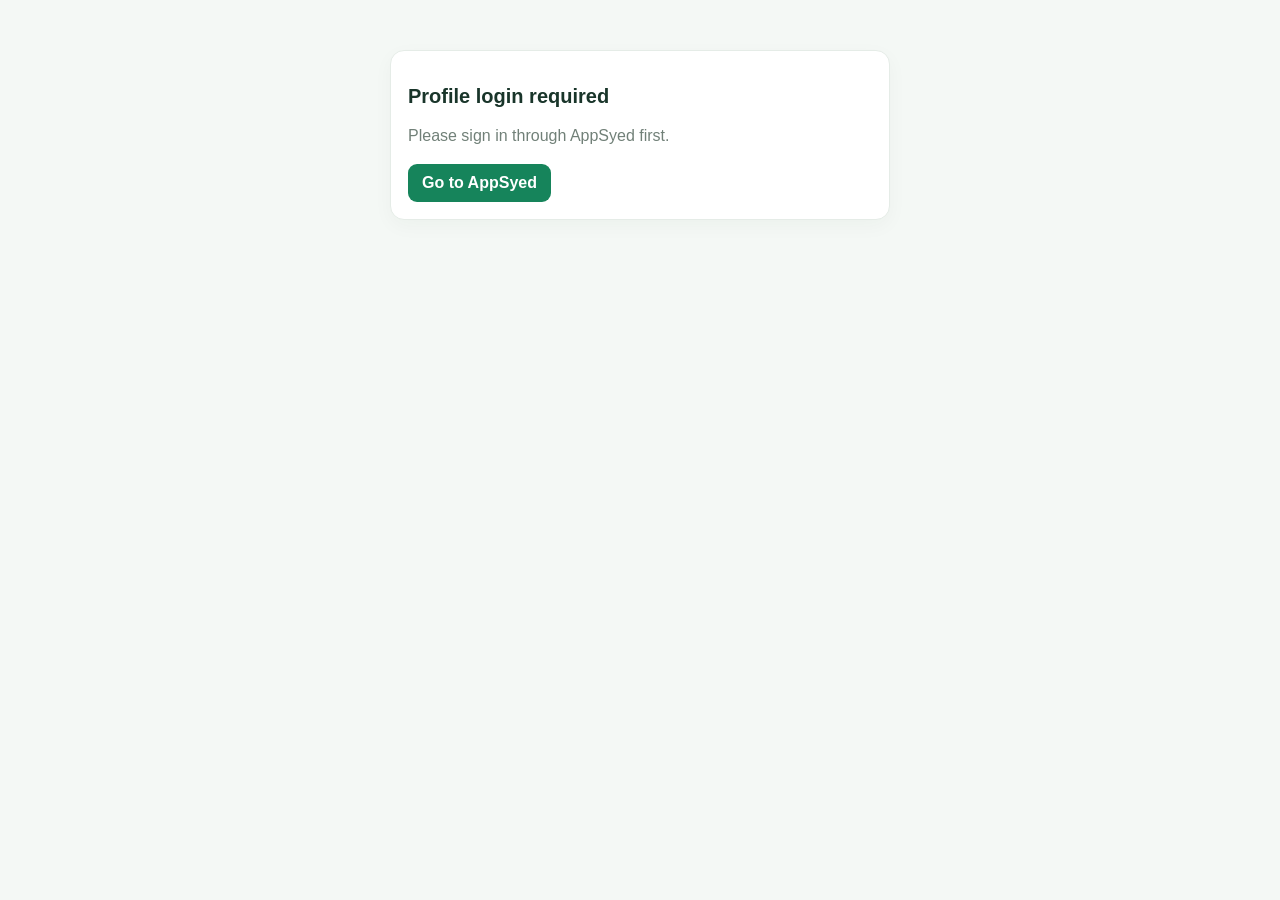
==== commit 3f9683a6: "Update productivity.html" ====
--- a/src/apps/productivity.html
+++ b/src/apps/productivity.html
@@ -4,1094 +4,658 @@
 <head>
 <meta charset="UTF-8">
 <meta name="viewport" content="width=device-width, initial-scale=1">
-<meta name="theme-color" content="#16845b">
-<title>Productivity | AppSyed</title>
-
+<title>AppSyed Productivity</title>
 <style>
-:root {
-  --green:#16845b;
-  --dark:#10583e;
-  --bg:#f4f8f5;
-  --panel:#fff;
-  --text:#1b352a;
-  --muted:#748078;
-  --border:#e5ece7;
-  --soft:#eaf5ed;
-  --red:#c34d4d;
-  --orange:#bc7925;
-  --shadow:0 8px 25px #173b2910;
-}
-body.dark {
-  --bg:#15221b;
-  --panel:#203129;
-  --text:#edf6ef;
-  --muted:#aab9af;
-  --border:#35483c;
-  --soft:#2b4234;
-  --shadow:0 8px 25px #0003;
-}
+:root{--g:#16845b;--d:#10583e;--bg:#f4f8f5;--panel:#fff;--t:#19352a;--m:#718078;--b:#e5ece7;--soft:#eaf5ed}
+body.dark{--bg:#15221b;--panel:#203129;--t:#edf6ef;--m:#aab9af;--b:#35483c;--soft:#2b4234}
 *{box-sizing:border-box}
-body{
-  margin:0;
-  background:var(--bg);
-  color:var(--text);
-  font-family:Arial,sans-serif;
-}
+body{margin:0;background:var(--bg);color:var(--t);font-family:Arial,sans-serif}
 button,input,select,textarea{font:inherit}
 button{cursor:pointer}
-a{text-decoration:none;color:inherit}
-.topbar{
-  position:sticky;top:0;z-index:5;
-  background:var(--panel);
-  border-bottom:1px solid var(--border);
-  display:flex;align-items:center;justify-content:space-between;
-  padding:14px 5%;
-}
-.logo{font-size:25px;font-weight:800;color:var(--dark)}
-body.dark .logo{color:#8ed3aa}
-.logo span{color:var(--green)}
-.top-right{display:flex;align-items:center;gap:12px}
-.profile-label{color:var(--muted);font-size:13px}
-.small-button{
-  border:1px solid var(--border);background:var(--panel);
-  color:var(--text);padding:9px 12px;border-radius:9px;
-}
-.container{width:min(1100px,92%);margin:auto;padding:28px 0 110px}
-.page{display:none}
-.page.active{display:block}
-.page-heading{margin-bottom:22px}
-.page-heading h1{font-size:30px;margin:0 0 7px}
-.page-heading p{color:var(--muted);margin:0;line-height:1.5}
-.grid{
-  display:grid;
-  grid-template-columns:repeat(auto-fit,minmax(190px,1fr));
-  gap:14px;
-}
-.card{
-  background:var(--panel);
-  border:1px solid var(--border);
-  border-radius:16px;
-  padding:18px;
-  box-shadow:var(--shadow);
-  min-width:0;
-}
-.stat-label{font-size:13px;color:var(--muted)}
-.stat-number{font-size:29px;font-weight:800;margin-top:9px}
-.green{color:var(--green)}
-.red{color:var(--red)}
-.orange{color:var(--orange)}
-.section-title{
-  display:flex;align-items:center;justify-content:space-between;
-  gap:12px;margin:27px 0 13px;
-}
-.section-title h2{font-size:20px;margin:0}
-.progress-area{
-  display:flex;align-items:center;gap:22px;flex-wrap:wrap;
-}
-.ring{
-  width:125px;height:125px;border-radius:50%;
-  background:conic-gradient(var(--green) var(--progress),var(--border) 0);
-  display:grid;place-items:center;flex-shrink:0;
-}
-.ring-inner{
-  background:var(--panel);width:99px;height:99px;border-radius:50%;
-  display:grid;place-items:center;text-align:center;
-}
-.ring-number{font-size:22px;font-weight:bold}
-.ring-caption{font-size:10px;color:var(--muted)}
-.form-grid{
-  display:grid;grid-template-columns:repeat(2,minmax(0,1fr));gap:11px;
-}
-.field{min-width:0}
-.field.full{grid-column:1/-1}
-.field label{
-  display:block;font-size:12px;color:var(--muted);
-  margin-bottom:6px;
-}
-input,select,textarea{
-  width:100%;padding:11px 12px;
-  border:1px solid var(--border);border-radius:9px;
-  background:var(--panel);color:var(--text);outline-color:var(--green);
-}
-textarea{resize:vertical;min-height:75px}
-.primary,.secondary,.danger{
-  border:0;border-radius:9px;padding:11px 15px;font-weight:bold;
-}
-.primary{background:var(--green);color:white}
-.secondary{background:var(--soft);color:var(--dark)}
+.hide{display:none!important}
+header{position:sticky;top:0;z-index:5;background:var(--panel);border-bottom:1px solid var(--b);padding:15px 5%;display:flex;align-items:center;justify-content:space-between}
+.logo{font-size:24px;font-weight:bold;color:var(--g);text-decoration:none}
+header small{color:var(--m)}
+main{width:min(1100px,92%);margin:auto;padding:25px 0 110px}
+.page{display:none}.page.active{display:block}
+h1{font-size:29px;margin:0 0 7px}h2{font-size:20px}
+.muted,.note{color:var(--m);line-height:1.5}
+.grid{display:grid;grid-template-columns:repeat(auto-fit,minmax(165px,1fr));gap:13px}
+.card,.task,.member-card{background:var(--panel);border:1px solid var(--b);border-radius:14px;padding:17px;box-shadow:0 6px 20px #153d2709}
+.stat-label{color:var(--m);font-size:13px}.stat-number{font-size:28px;font-weight:bold;margin-top:9px}
+.green{color:var(--g)}
+.section-title{display:flex;justify-content:space-between;align-items:center;gap:10px;margin:25px 0 12px}
+.section-title h2{margin:0}
+.field{margin:10px 0}
+.field label{display:block;font-size:12px;color:var(--m);margin-bottom:6px}
+input,select,textarea{width:100%;padding:11px;border:1px solid var(--b);border-radius:9px;background:var(--panel);color:var(--t)}
+textarea{min-height:75px}
+.form-grid{display:grid;grid-template-columns:1fr 1fr;gap:10px}
+.full{grid-column:1/-1}
+.primary,.secondary,.danger{border:0;padding:10px 14px;border-radius:9px;font-weight:bold}
+.primary{background:var(--g);color:white}
+.secondary{background:var(--soft);color:var(--d)}
 body.dark .secondary{color:#c4ebd0}
-.danger{background:#fbeaea;color:var(--red)}
-.button-row{display:flex;gap:9px;flex-wrap:wrap;margin-top:13px}
-.task-list{display:grid;gap:11px}
-.task{
-  background:var(--panel);border:1px solid var(--border);
-  border-radius:13px;padding:15px;
-}
-.task-top{display:flex;align-items:flex-start;gap:10px}
-.task-check{width:19px;height:19px;accent-color:var(--green);margin-top:2px}
-.task-main{flex:1;min-width:0}
-.task-title{font-weight:bold;overflow-wrap:anywhere}
-.task-description{color:var(--muted);font-size:13px;margin-top:5px;line-height:1.5}
-.task-meta{display:flex;gap:7px;flex-wrap:wrap;margin-top:10px}
-.tag{
-  font-size:11px;padding:5px 8px;border-radius:20px;
-  background:var(--soft);color:var(--dark);
-}
+.danger{background:#fbeaea;color:#b53c3c}
+.actions{display:flex;gap:8px;flex-wrap:wrap;margin-top:12px}
+.task-list{display:grid;gap:10px}
+.task{box-shadow:none}
+.task-title{font-weight:bold}
+.task-meta{font-size:12px;color:var(--m);margin-top:8px;line-height:1.6}
+.task-check{width:18px;height:18px;accent-color:var(--g)}
+.task-head{display:flex;gap:10px;align-items:flex-start}
+.task-content{flex:1;min-width:0}
+.tag{display:inline-block;background:var(--soft);color:var(--d);padding:4px 8px;border-radius:18px;margin:3px 4px 0 0;font-size:11px}
 body.dark .tag{color:#c4ebd0}
-.tag.overdue{background:#fbeaea;color:var(--red)}
-.tag.priority-high{background:#fbeaea;color:var(--red)}
-.tag.priority-medium{background:#fff3df;color:#a66b1e}
-.tag.priority-low{background:var(--soft)}
-.task-actions{display:flex;gap:7px;flex-wrap:wrap;margin-top:12px}
-.task-actions button{font-size:12px;padding:7px 10px}
-.filter-row{display:flex;gap:7px;flex-wrap:wrap;margin:15px 0}
-.filter-row button{
-  border:1px solid var(--border);border-radius:20px;
-  padding:8px 12px;background:var(--panel);color:var(--text);font-size:12px;
-}
-.filter-row button.selected{background:var(--green);color:white;border-color:var(--green)}
-.empty{
-  text-align:center;color:var(--muted);
-  padding:27px;background:var(--panel);
-  border:1px dashed var(--border);border-radius:13px;
-}
-.habit-row,.goal-row,.file-row{
-  padding:14px;border:1px solid var(--border);
-  border-radius:12px;background:var(--panel);margin-bottom:10px;
-}
-.habit-row,.file-row{display:flex;align-items:center;justify-content:space-between;gap:12px}
-.goal-progress{height:9px;background:var(--border);border-radius:10px;overflow:hidden;margin:12px 0}
-.goal-progress div{height:100%;background:var(--green);border-radius:10px}
+.tag.red{background:#fbeaea;color:#b53c3c}
+.filters{display:flex;gap:6px;flex-wrap:wrap;margin:13px 0}
+.filters button{border:1px solid var(--b);border-radius:20px;background:var(--panel);color:var(--t);padding:7px 11px;font-size:12px}
+.filters button.selected{background:var(--g);color:white}
+.empty{padding:22px;border:1px dashed var(--b);border-radius:12px;text-align:center;color:var(--m)}
+.progress{height:9px;border-radius:10px;background:var(--b);overflow:hidden;margin:10px 0}
+.progress div{height:100%;background:var(--g)}
+.ring{width:115px;height:115px;border-radius:50%;background:conic-gradient(var(--g) var(--p),var(--b) 0);display:grid;place-items:center}
+.ring-inner{width:90px;height:90px;border-radius:50%;background:var(--panel);display:grid;place-items:center;font-weight:bold}
+.member-card{margin-bottom:12px;box-shadow:none}
+.member-head{display:flex;align-items:center;justify-content:space-between;gap:10px}
+.member-head strong{font-size:16px}
+.member-stats{display:grid;grid-template-columns:repeat(3,1fr);gap:7px;margin-top:13px}
+.member-stats div{background:var(--soft);border-radius:9px;padding:9px;text-align:center}
+.member-stats b{display:block;font-size:19px;color:var(--g)}
+.member-stats small{color:var(--m);font-size:11px}
+.data-row{padding:10px 0;border-bottom:1px solid var(--b);font-size:13px;line-height:1.5}
 .timer{text-align:center;padding:25px}
-.timer-display{font-size:65px;font-weight:800;letter-spacing:2px;margin:20px 0}
-.timer-mode{color:var(--green);font-weight:bold}
-.nav{
-  position:fixed;bottom:0;left:0;right:0;z-index:8;
-  display:flex;justify-content:flex-start;overflow-x:auto;
-  background:var(--panel);border-top:1px solid var(--border);
-  padding:8px 5px calc(8px + env(safe-area-inset-bottom));
-}
-.nav button{
-  border:0;background:transparent;color:var(--muted);
-  padding:7px 12px;min-width:75px;font-size:11px;
-  flex:1;white-space:nowrap;
-}
-.nav button span{display:block;font-size:19px;margin-bottom:4px}
-.nav button.active{color:var(--green);font-weight:bold}
-.message{font-size:13px;color:var(--red);min-height:18px;margin-top:8px}
-.note{font-size:12px;color:var(--muted);line-height:1.5}
-.hide{display:none!important}
-@media(max-width:600px){
-  .topbar{padding:12px 4%}
-  .container{padding-top:22px}
-  .page-heading h1{font-size:26px}
-  .form-grid{grid-template-columns:1fr}
-  .field.full{grid-column:auto}
-  .profile-label{display:none}
-  .timer-display{font-size:52px}
-  .nav button{min-width:69px;padding-left:8px;padding-right:8px}
-}
+.timer-display{font-size:58px;font-weight:bold;margin:20px 0}
+nav{position:fixed;bottom:0;left:0;right:0;z-index:8;display:flex;overflow-x:auto;background:var(--panel);border-top:1px solid var(--b);padding:7px 4px calc(7px + env(safe-area-inset-bottom))}
+nav button{flex:1;min-width:65px;border:0;background:none;color:var(--m);font-size:11px;padding:7px 4px;white-space:nowrap}
+nav button span{display:block;font-size:19px;margin-bottom:4px}
+nav button.active{color:var(--g);font-weight:bold}
+@media(max-width:600px){main{padding-top:20px}.form-grid{grid-template-columns:1fr}.full{grid-column:auto}.timer-display{font-size:48px}.member-stats{gap:4px}}
 </style>
 </head>
-
 <body>
 
-<div id="lockedScreen" class="container">
+<div id="locked" style="width:min(500px,90%);margin:50px auto">
   <div class="card">
     <h2>Profile login required</h2>
-    <p class="note">Please return to AppSyed, choose your profile and enter your PIN first.</p>
-    <a class="primary" style="display:inline-block;margin-top:10px" href="../../index.html">Go to AppSyed</a>
+    <p class="muted">Please sign in through AppSyed first.</p>
+    <a href="../../index.html" class="primary" style="display:inline-block;text-decoration:none">Go to AppSyed</a>
   </div>
 </div>
 
 <div id="app" class="hide">
-
-<header class="topbar">
-  <a class="logo" href="../../index.html">AppSyed<span>.</span></a>
-  <div class="top-right">
-    <span class="profile-label" id="profileName"></span>
-    <button class="small-button" onclick="location.href='../../index.html'">Exit</button>
-  </div>
+<header>
+  <a class="logo" href="../../index.html">AppSyed.</a>
+  <small id="who"></small>
 </header>
 
-<main class="container">
-
-<!-- DASHBOARD -->
+<main>
+
 <section class="page active" id="dashboard">
-  <div class="page-heading">
-    <h1>Dashboard</h1>
-    <p id="todayLabel"></p>
-  </div>
-
+  <h1>Dashboard</h1>
+  <p class="muted" id="todayLabel"></p>
   <div class="grid">
     <div class="card"><div class="stat-label">Due Today</div><div class="stat-number" id="dueCount">0</div></div>
     <div class="card"><div class="stat-label">Upcoming</div><div class="stat-number green" id="upcomingCount">0</div></div>
-    <div class="card"><div class="stat-label">Overdue</div><div class="stat-number red" id="overdueCount">0</div></div>
+    <div class="card"><div class="stat-label">Overdue</div><div class="stat-number" id="overdueCount">0</div></div>
     <div class="card"><div class="stat-label">Completed</div><div class="stat-number" id="completedCount">0</div></div>
   </div>
-
   <div class="section-title"><h2>Today's progress</h2></div>
-  <div class="card progress-area">
-    <div class="ring" id="progressRing" style="--progress:0%">
-      <div class="ring-inner">
-        <div><div class="ring-number" id="progressPercent">0.00%</div><div class="ring-caption">COMPLETED</div></div>
+  <div class="card" style="display:flex;align-items:center;gap:20px;flex-wrap:wrap">
+    <div class="ring" id="ring" style="--p:0%"><div class="ring-inner" id="percent">0.00%</div></div>
+    <div><strong id="progressText">Start your day!</strong><p class="note">Your progress is based on tasks due today.</p></div>
+  </div>
+  <div class="section-title"><h2>Today's tasks</h2><button class="secondary" onclick="showPage('tasks')">View tasks</button></div>
+  <div id="todayTasks" class="task-list"></div>
+  <div class="section-title"><h2>Overdue tasks</h2></div>
+  <div id="overdueTasks" class="task-list"></div>
+</section>
+
+<section class="page" id="tasks">
+  <h1>Tasks</h1>
+  <p class="muted">Create and manage your tasks.</p>
+  <div class="card">
+    <h2 id="formTitle">＋ Add a task</h2>
+    <form id="taskForm">
+      <input type="hidden" id="editId">
+      <div class="field"><label>Task title *</label><input id="taskTitle" required maxlength="120"></div>
+      <div class="field"><label>Description</label><textarea id="taskDescription"></textarea></div>
+      <div class="form-grid">
+        <div class="field"><label>Start date</label><input id="startDate" type="date"></div>
+        <div class="field"><label>Due date</label><input id="dueDate" type="date"></div>
+        <div class="field"><label>Due time</label><input id="dueTime" type="time"></div>
+        <div class="field"><label>Priority</label><select id="priority"><option>Medium</option><option>High</option><option>Low</option></select></div>
+        <div class="field"><label>Category</label><select id="category"><option>School</option><option>Work</option><option>Personal</option><option>Shopping</option><option>Family</option><option>Other</option></select></div>
+        <div class="field"><label>Repeat</label><select id="repeat"><option value="none">None</option><option value="daily">Daily</option><option value="weekly">Weekly</option><option value="monthly">Monthly</option></select></div>
       </div>
-    </div>
-    <div>
-      <h3 id="progressText">Start your day!</h3>
-      <p class="note" id="progressDescription">Complete tasks to build your daily progress.</p>
-    </div>
-  </div>
-
-  <div class="section-title"><h2>Today's tasks</h2><button class="secondary" onclick="showPage('tasks')">View all</button></div>
-  <div id="dashboardTasks" class="task-list"></div>
-
-  <div class="section-title"><h2>Overdue tasks</h2><button class="secondary" onclick="setFilter('overdue')">View overdue</button></div>
-  <div id="dashboardOverdue" class="task-list"></div>
-</section>
-
-<!-- TASKS -->
-<section class="page" id="tasks">
-  <div class="page-heading">
-    <h1>Tasks</h1>
-    <p>Create, organise and track your tasks.</p>
-  </div>
-
-  <div class="card">
-    <h2 id="taskFormHeading" style="margin-top:0">＋ Add a task</h2>
-    <form id="taskForm">
-      <input type="hidden" id="editTaskId">
-      <div class="form-grid">
-        <div class="field full">
-          <label for="taskTitle">Task title *</label>
-          <input id="taskTitle" maxlength="120" required placeholder="What do you need to do?">
-        </div>
-        <div class="field full">
-          <label for="taskDescription">Description</label>
-          <textarea id="taskDescription" maxlength="1000" placeholder="Add details..."></textarea>
-        </div>
-        <div class="field">
-          <label for="taskStart">Start date</label>
-          <input id="taskStart" type="date">
-        </div>
-        <div class="field">
-          <label for="taskDue">Due date</label>
-          <input id="taskDue" type="date">
-        </div>
-        <div class="field">
-          <label for="taskTime">Due time</label>
-          <input id="taskTime" type="time">
-        </div>
-        <div class="field">
-          <label for="taskPriority">Priority</label>
-          <select id="taskPriority">
-            <option value="Medium">Medium</option>
-            <option value="High">High</option>
-            <option value="Low">Low</option>
-          </select>
-        </div>
-        <div class="field">
-          <label for="taskCategory">Category</label>
-          <select id="taskCategory">
-            <option>School</option>
-            <option>Work</option>
-            <option>Personal</option>
-            <option>Shopping</option>
-            <option>Family</option>
-            <option>Other</option>
-          </select>
-        </div>
-        <div class="field">
-          <label for="taskRepeat">Repeat</label>
-          <select id="taskRepeat">
-            <option value="none">No repeat</option>
-            <option value="daily">Daily</option>
-            <option value="weekly">Weekly</option>
-            <option value="monthly">Monthly</option>
-          </select>
-        </div>
-      </div>
-      <div class="button-row">
-        <button class="primary" type="submit" id="saveTaskButton">Save task</button>
-        <button class="secondary hide" type="button" id="cancelEdit" onclick="resetTaskForm()">Cancel edit</button>
-      </div>
-      <div class="message" id="taskMessage"></div>
+      <div class="actions"><button class="primary">Save task</button><button type="button" class="secondary hide" id="cancelEdit" onclick="resetForm()">Cancel</button></div>
+      <p id="taskMessage" class="note"></p>
     </form>
   </div>
-
-  <div class="section-title"><h2>Your task list</h2></div>
-  <input id="taskSearch" placeholder="Search tasks..." oninput="renderTasks()">
-  <div class="filter-row" id="taskFilters">
+  <div class="section-title"><h2>Your tasks</h2></div>
+  <input id="search" placeholder="Search tasks..." oninput="renderTasks()">
+  <div class="filters" id="filters">
     <button class="selected" data-filter="all">All</button>
     <button data-filter="today">Today</button>
     <button data-filter="upcoming">Upcoming</button>
     <button data-filter="overdue">Overdue</button>
     <button data-filter="completed">Completed</button>
-    <button data-filter="missed">Missed</button>
     <button data-filter="none">No deadline</button>
   </div>
   <div id="taskList" class="task-list"></div>
 </section>
 
-<!-- CALENDAR -->
 <section class="page" id="calendar">
-  <div class="page-heading">
-    <h1>Calendar</h1>
-    <p>Your task deadlines, organised by date.</p>
-  </div>
+  <h1>Calendar</h1>
+  <p class="muted">Your task deadlines.</p>
+  <div class="card"><label class="note">Choose month</label><input id="month" type="month"></div>
+  <div id="calendarList"></div>
+</section>
+
+<section class="page" id="habits">
+  <h1>Habits</h1>
+  <p class="muted">Build routines and track daily progress.</p>
+  <div class="card">
+    <form id="habitForm">
+      <div class="field"><label>Habit name</label><input id="habitName" required placeholder="Example: Read every day"></div>
+      <div class="field"><label>Schedule</label><select id="habitSchedule"><option>Daily</option><option>Weekdays</option><option>Weekly</option><option>Custom</option></select></div>
+      <button class="primary">Add habit</button>
+    </form>
+  </div>
+  <div class="section-title"><h2>Your habits</h2></div>
+  <div id="habitList"></div>
+</section>
+
+<section class="page" id="goals">
+  <h1>Goals</h1>
+  <p class="muted">Set targets and record progress.</p>
+  <div class="card">
+    <form id="goalForm">
+      <div class="field"><label>Goal name</label><input id="goalName" required></div>
+      <div class="form-grid">
+        <div class="field"><label>Target amount</label><input id="goalTarget" type="number" min="1" value="10" required></div>
+        <div class="field"><label>Unit</label><input id="goalUnit" placeholder="Pages, chapters..."></div>
+      </div>
+      <div class="field"><label>Target date</label><input id="goalDate" type="date"></div>
+      <button class="primary">Add goal</button>
+    </form>
+  </div>
+  <div class="section-title"><h2>Your goals</h2></div>
+  <div id="goalList"></div>
+</section>
+
+<section class="page" id="focus">
+  <h1>Focus</h1>
+  <p class="muted">Focus on one thing at a time.</p>
+  <div class="card timer">
+    <strong id="timerMode">FOCUS SESSION</strong>
+    <div class="timer-display" id="timer">25:00</div>
+    <div style="max-width:220px;margin:auto" class="field"><label>Minutes</label><input id="minutes" type="number" min="1" max="180" value="25"></div>
+    <div class="actions" style="justify-content:center">
+      <button class="primary" onclick="startTimer()">Start</button>
+      <button class="secondary" onclick="pauseTimer()">Pause</button>
+      <button class="secondary" onclick="resetTimer()">Reset</button>
+    </div>
+    <p class="note" id="timerMessage"></p>
+  </div>
+</section>
+
+<section class="page" id="statistics">
+  <h1>Statistics</h1>
+  <p class="muted">Your productivity summary.</p>
+  <div class="grid">
+    <div class="card"><div class="stat-label">Total tasks</div><div class="stat-number" id="statTotal">0</div></div>
+    <div class="card"><div class="stat-label">Completed</div><div class="stat-number green" id="statDone">0</div></div>
+    <div class="card"><div class="stat-label">Completion rate</div><div class="stat-number" id="statRate">0%</div></div>
+    <div class="card"><div class="stat-label">Focus sessions</div><div class="stat-number" id="statFocus">0</div></div>
+  </div>
+</section>
+
+<!-- OWNER-ONLY FAMILY DASHBOARD -->
+<section class="page" id="family">
+  <h1>Family Dashboard</h1>
+  <p class="muted">View productivity information from all approved family profiles on this device.</p>
+  <div class="section-title"><h2>Family overview</h2></div>
+  <div id="familyOverview"></div>
+  <div class="section-title"><h2>View a member's information</h2></div>
   <div class="card">
     <div class="field">
-      <label for="calendarMonth">Choose month</label>
-      <input type="month" id="calendarMonth">
+      <label for="familyMember">Choose family member</label>
+      <select id="familyMember"></select>
     </div>
-  </div>
-  <div class="section-title"><h2>Monthly agenda</h2></div>
-  <div id="calendarList"></div>
-</section>
-
-<!-- HABITS -->
-<section class="page" id="habits">
-  <div class="page-heading">
-    <h1>Habits</h1>
-    <p>Build routines and keep track of your streaks.</p>
-  </div>
+    <div id="familyDetails"><p class="note">Choose a profile to view their information.</p></div>
+  </div>
+</section>
+
+<section class="page" id="files">
+  <h1>Files</h1>
+  <p class="muted">Attachments stored in this browser's private device storage.</p>
   <div class="card">
-    <h2 style="margin-top:0">＋ New habit</h2>
-    <form id="habitForm">
-      <div class="field">
-        <label for="habitName">Habit name</label>
-        <input id="habitName" required maxlength="100" placeholder="Example: Read for 20 minutes">
-      </div>
-      <div class="field">
-        <label for="habitSchedule">Schedule</label>
-        <select id="habitSchedule">
-          <option>Daily</option>
-          <option>Weekdays</option>
-          <option>Weekly</option>
-          <option>Custom</option>
-        </select>
-      </div>
-      <button class="primary">Create habit</button>
-    </form>
-    <div class="message" id="habitMessage"></div>
-  </div>
-  <div class="section-title"><h2>Your habits</h2></div>
-  <div id="habitList"></div>
-</section>
-
-<!-- GOALS -->
-<section class="page" id="goals">
-  <div class="page-heading">
-    <h1>Goals</h1>
-    <p>Set targets and make progress one step at a time.</p>
-  </div>
-  <div class="card">
-    <h2 style="margin-top:0">＋ Create a goal</h2>
-    <form id="goalForm">
-      <div class="form-grid">
-        <div class="field full">
-          <label for="goalName">Goal name</label>
-          <input id="goalName" required maxlength="120" placeholder="What do you want to achieve?">
-        </div>
-        <div class="field">
-          <label for="goalTarget">Target amount</label>
-          <input id="goalTarget" type="number" min="1" step="any" value="10" required>
-        </div>
-        <div class="field">
-          <label for="goalUnit">Unit</label>
-          <input id="goalUnit" maxlength="25" placeholder="Pages, chapters, etc.">
-        </div>
-        <div class="field full">
-          <label for="goalDate">Target date</label>
-          <input id="goalDate" type="date">
-        </div>
-      </div>
-      <button class="primary">Create goal</button>
-    </form>
-    <div class="message" id="goalMessage"></div>
-  </div>
-  <div class="section-title"><h2>Your goals</h2></div>
-  <div id="goalList"></div>
-</section>
-
-<!-- FOCUS -->
-<section class="page" id="focus">
-  <div class="page-heading">
-    <h1>Focus</h1>
-    <p>Give one task your full attention.</p>
-  </div>
-  <div class="card timer">
-    <div class="timer-mode" id="timerMode">FOCUS SESSION</div>
-    <div class="timer-display" id="timerDisplay">25:00</div>
-    <div class="field" style="max-width:220px;margin:15px auto">
-      <label for="focusMinutes">Focus duration (minutes)</label>
-      <input id="focusMinutes" type="number" min="1" max="180" value="25">
-    </div>
-    <div class="button-row" style="justify-content:center">
-      <button class="primary" id="focusStart" onclick="startFocus()">Start</button>
-      <button class="secondary" onclick="pauseFocus()">Pause</button>
-      <button class="secondary" onclick="resetFocus()">Reset</button>
-    </div>
-    <p class="note" id="focusMessage">Your completed focus sessions are saved to your profile.</p>
-  </div>
-</section>
-
-<!-- STATISTICS -->
-<section class="page" id="statistics">
-  <div class="page-heading">
-    <h1>Statistics</h1>
-    <p>See how your productivity is progressing.</p>
-  </div>
-  <div class="grid">
-    <div class="card"><div class="stat-label">Total tasks</div><div class="stat-number" id="statTotal">0</div></div>
-    <div class="card"><div class="stat-label">Completed tasks</div><div class="stat-number green" id="statCompleted">0</div></div>
-    <div class="card"><div class="stat-label">Completion rate</div><div class="stat-number" id="statRate">0%</div></div>
-    <div class="card"><div class="stat-label">Focus sessions</div><div class="stat-number" id="statFocus">0</div></div>
-  </div>
-  <div class="section-title"><h2>Task status</h2></div>
-  <div id="statBreakdown" class="card"></div>
-</section>
-
-<!-- FILES -->
-<section class="page" id="files">
-  <div class="page-heading">
-    <h1>Files</h1>
-    <p>Save attachments in this browser's private device storage.</p>
-  </div>
-  <div class="card">
-    <label class="field">
-      <span class="note">Choose a photo, PDF or document</span>
-      <input type="file" id="fileInput" style="margin-top:10px">
-    </label>
+    <input type="file" id="fileInput">
     <button class="primary" onclick="uploadFile()">Save file</button>
-    <div class="message" id="fileMessage"></div>
-    <p class="note">Available space depends on your browser and device. Files are not uploaded to a cloud server.</p>
+    <p id="fileMessage" class="note"></p>
   </div>
   <div class="section-title"><h2>Your saved files</h2></div>
   <div id="fileList"></div>
-  <div class="section-title"><h2>Device storage</h2></div>
-  <div class="card"><p id="storageInfo" class="note">Checking storage...</p></div>
-</section>
-
-<!-- SETTINGS -->
+  <div class="card" style="margin-top:15px"><p id="storageInfo" class="note"></p></div>
+</section>
+
 <section class="page" id="settings">
-  <div class="page-heading">
-    <h1>Settings</h1>
-    <p>Manage your productivity workspace.</p>
-  </div>
+  <h1>Settings</h1>
   <div class="card">
     <h3>Appearance</h3>
-    <p class="note">Switch between light and dark mode.</p>
     <button class="secondary" onclick="toggleTheme()">Toggle light / dark mode</button>
   </div>
-  <div class="card" style="margin-top:13px">
-    <h3>Device data backup</h3>
-    <p class="note">Download a backup of this profile's tasks, habits, goals and focus sessions.</p>
+  <div class="card" style="margin-top:12px">
+    <h3>Backup</h3>
+    <p class="note">Download this profile's productivity data as a backup.</p>
     <button class="primary" onclick="exportBackup()">Download backup</button>
   </div>
-  <div class="card" style="margin-top:13px">
-    <h3>About device storage</h3>
-    <p class="note">AppSyed uses IndexedDB for structured data and OPFS for supported file attachments. The browser manages this storage, so export backups regularly.</p>
-  </div>
+</section>
+
+<section class="page" id="restricted">
+  <div class="card"><h2>Access not available</h2><p id="restrictedMessage" class="note"></p><button class="secondary" onclick="showPage('dashboard')">Back</button></div>
 </section>
 
 </main>
 
-<nav class="nav" id="bottomNav">
+<nav id="nav">
   <button class="active" data-page="dashboard"><span>⌂</span>Home</button>
-  <button data-page="tasks"><span>✓</span>Tasks</button>
-  <button data-page="calendar"><span>▦</span>Calendar</button>
-  <button data-page="habits"><span>↗</span>Habits</button>
-  <button data-page="goals"><span>◎</span>Goals</button>
-  <button data-page="focus"><span>◷</span>Focus</button>
-  <button data-page="statistics"><span>▥</span>Stats</button>
-  <button data-page="files"><span>▤</span>Files</button>
-  <button data-page="settings"><span>⚙</span>More</button>
+  <button data-page="tasks" data-permission="tasks"><span>✓</span>Tasks</button>
+  <button data-page="calendar" data-permission="calendar"><span>▦</span>Calendar</button>
+  <button data-page="habits" data-permission="habits"><span>↗</span>Habits</button>
+  <button data-page="goals" data-permission="goals"><span>◎</span>Goals</button>
+  <button data-page="focus" data-permission="focus"><span>◷</span>Focus</button>
+  <button data-page="statistics" data-permission="statistics"><span>▥</span>Stats</button>
+  <button data-page="family" id="familyNav"><span>♧</span>Family</button>
+  <button data-page="files" data-permission="files"><span>▤</span>Files</button>
+  <button data-page="settings" data-permission="settings"><span>⚙</span>More</button>
 </nav>
-
 </div>
 
 <script src="../storage.js"></script>
 <script>
 "use strict";
 
-let profile = null;
-let records = [];
-let tasks = [];
-let habits = [];
-let goals = [];
-let focusSessions = [];
-let files = [];
-let currentFilter = "all";
-let focusTimer = null;
-let focusSeconds = 25 * 60;
-let focusMode = "work";
-
-const $ = id => document.getElementById(id);
-
-function uid(){
-  return crypto.randomUUID ? crypto.randomUUID() :
-    "id-" + Date.now() + "-" + Math.random().toString(16).slice(2);
-}
-function todayString(){
-  const d = new Date();
-  return `${d.getFullYear()}-${String(d.getMonth()+1).padStart(2,"0")}-${String(d.getDate()).padStart(2,"0")}`;
-}
-function dateAdd(dateString, amount, unit){
-  const d = dateString ? new Date(dateString+"T12:00:00") : new Date();
-  if(unit==="daily") d.setDate(d.getDate()+amount);
-  if(unit==="weekly") d.setDate(d.getDate()+7*amount);
-  if(unit==="monthly") d.setMonth(d.getMonth()+amount);
-  return `${d.getFullYear()}-${String(d.getMonth()+1).padStart(2,"0")}-${String(d.getDate()).padStart(2,"0")}`;
-}
-function escapeHTML(value){
-  return String(value ?? "").replace(/[&<>"']/g,char=>({
-    "&":"&amp;","<":"&lt;",">":"&gt;",'"':"&quot;","'":"&#39;"
-  }[char]));
-}
-function niceDate(value){
-  if(!value) return "No deadline";
-  const d = new Date(value+"T12:00:00");
-  return d.toLocaleDateString(undefined,{day:"numeric",month:"short",year:"numeric"});
-}
-function showPage(pageId){
-  document.querySelectorAll(".page").forEach(p=>p.classList.remove("active"));
-  $(pageId).classList.add("active");
-  document.querySelectorAll("#bottomNav button").forEach(b=>{
-    b.classList.toggle("active",b.dataset.page===pageId);
+const $=id=>document.getElementById(id);
+const uid=()=>crypto.randomUUID?crypto.randomUUID():"id-"+Date.now()+"-"+Math.random();
+let profile=null,records=[],tasks=[],habits=[],goals=[],focusRecords=[],files=[];
+let filter="all",timerId=null,seconds=1500,mode="work";
+
+function today(){
+ const d=new Date();
+ return d.getFullYear()+"-"+String(d.getMonth()+1).padStart(2,"0")+"-"+String(d.getDate()).padStart(2,"0");
+}
+function addDate(value,n,kind){
+ const d=value?new Date(value+"T12:00:00"):new Date();
+ if(kind==="daily")d.setDate(d.getDate()+n);
+ if(kind==="weekly")d.setDate(d.getDate()+7*n);
+ if(kind==="monthly")d.setMonth(d.getMonth()+n);
+ return d.getFullYear()+"-"+String(d.getMonth()+1).padStart(2,"0")+"-"+String(d.getDate()).padStart(2,"0");
+}
+function safe(v){return String(v??"").replace(/[&<>"']/g,c=>({"&":"&amp;","<":"&lt;",">":"&gt;",'"':"&quot;","'":"&#39;"}[c]));}
+function dateLabel(v){return v?new Date(v+"T12:00:00").toLocaleDateString(undefined,{day:"numeric",month:"short",year:"numeric"}):"No deadline";}
+function allowed(key){
+ if(profile.role==="Main Owner")return true;
+ return !profile.permissions||profile.permissions[key]!==false;
+}
+function showPage(id){
+ const map={tasks:"tasks",calendar:"calendar",habits:"habits",goals:"goals",focus:"focus",statistics:"statistics",files:"files"};
+ if(id==="family"&&profile.role!=="Main Owner")id="restricted";
+ if(map[id]&&!allowed(map[id])){
+  $("restrictedMessage").textContent="The Main Owner has not enabled "+map[id]+" access for your profile.";
+  id="restricted";
+ }
+ document.querySelectorAll(".page").forEach(p=>p.classList.remove("active"));
+ $(id).classList.add("active");
+ document.querySelectorAll("#nav button").forEach(b=>b.classList.toggle("active",b.dataset.page===id));
+ if(id==="family")loadFamilyDashboard();
+ if(id==="calendar")renderCalendar();
+ if(id==="statistics")renderStats();
+ if(id==="files")renderFiles();
+}
+document.querySelectorAll("#nav button").forEach(b=>b.onclick=()=>showPage(b.dataset.page));
+
+async function save(r){await AppSyedStorage.saveTask(r);}
+async function remove(id){await AppSyedStorage.deleteTask(id);}
+async function reload(){
+ records=await AppSyedStorage.getTasks(profile.id);
+ tasks=records.filter(r=>r.type==="task"||!r.type);
+ habits=records.filter(r=>r.type==="habit");
+ goals=records.filter(r=>r.type==="goal");
+ focusRecords=records.filter(r=>r.type==="focus");
+ files=records.filter(r=>r.type==="file");
+ renderAll();
+ loadTheme();
+}
+function status(t){
+ if(t.completed)return "completed";
+ if(!t.dueDate)return "none";
+ if(t.dueDate===today())return "today";
+ return t.dueDate<today()?"overdue":"upcoming";
+}
+function taskHTML(t){
+ const s=status(t);
+ return `<article class="task">
+  <div class="task-head">
+   <input class="task-check" type="checkbox" ${t.completed?"checked":""} onchange="completeTask('${t.id}',this.checked)">
+   <div class="task-content">
+    <div class="task-title">${safe(t.title)}</div>
+    ${t.description?`<p class="note">${safe(t.description)}</p>`:""}
+    <div class="task-meta">
+     <span class="tag ${s==="overdue"?"red":""}">${s==="today"?"Due today":s}</span>
+     <span class="tag">${safe(t.priority||"Medium")} priority</span>
+     <span class="tag">${safe(t.category||"Personal")}</span>
+     ${t.dueDate?`<span class="tag">${dateLabel(t.dueDate)} ${safe(t.dueTime||"")}</span>`:""}
+    </div>
+   </div>
+  </div>
+  <div class="actions">
+   <button class="secondary" onclick="editTask('${t.id}')">Edit</button>
+   <button class="secondary" onclick="postpone('${t.id}')">Postpone 1 day</button>
+   <button class="danger" onclick="deleteTask('${t.id}')">Delete</button>
+  </div>
+ </article>`;
+}
+function listHTML(id,arr){
+ $(id).innerHTML=arr.length?arr.map(taskHTML).join(""):'<div class="empty">Nothing here yet.</div>';
+}
+function renderTasks(){
+ let arr=tasks.slice(),q=$("search").value.trim().toLowerCase();
+ arr=arr.filter(t=>(t.title||"").toLowerCase().includes(q)||(t.description||"").toLowerCase().includes(q));
+ if(filter==="today")arr=arr.filter(t=>status(t)==="today");
+ if(filter==="upcoming")arr=arr.filter(t=>status(t)==="upcoming");
+ if(filter==="overdue")arr=arr.filter(t=>status(t)==="overdue");
+ if(filter==="completed")arr=arr.filter(t=>t.completed);
+ if(filter==="none")arr=arr.filter(t=>status(t)==="none");
+ listHTML("taskList",arr);
+}
+$("filters").onclick=e=>{
+ const b=e.target.closest("[data-filter]");
+ if(!b)return;
+ filter=b.dataset.filter;
+ document.querySelectorAll("#filters button").forEach(x=>x.classList.toggle("selected",x===b));
+ renderTasks();
+};
+function renderDashboard(){
+ const active=tasks.filter(t=>!t.completed);
+ const due=active.filter(t=>status(t)==="today");
+ const upcoming=active.filter(t=>status(t)==="upcoming");
+ const overdue=active.filter(t=>status(t)==="overdue");
+ $("dueCount").textContent=due.length;
+ $("upcomingCount").textContent=upcoming.length;
+ $("overdueCount").textContent=overdue.length;
+ $("completedCount").textContent=tasks.filter(t=>t.completed).length;
+ $("todayLabel").textContent=new Date().toLocaleDateString(undefined,{weekday:"long",day:"numeric",month:"long",year:"numeric"});
+ const todayTasks=tasks.filter(t=>t.dueDate===today());
+ const done=todayTasks.filter(t=>t.completed).length;
+ const p=todayTasks.length?done/todayTasks.length*100:0;
+ $("ring").style.setProperty("--p",p.toFixed(2)+"%");
+ $("percent").textContent=p.toFixed(2)+"%";
+ $("progressText").textContent=todayTasks.length?done+" of "+todayTasks.length+" tasks completed":"No tasks due today";
+ listHTML("todayTasks",due.slice(0,5));
+ listHTML("overdueTasks",overdue.slice(0,5));
+}
+$("taskForm").onsubmit=async e=>{
+ e.preventDefault();
+ const title=$("taskTitle").value.trim();
+ if(!title)return;
+ const id=$("editId").value,old=tasks.find(t=>t.id===id);
+ const r={
+  ...(old||{}),id:id||uid(),type:"task",profileId:profile.id,title,
+  description:$("taskDescription").value.trim(),startDate:$("startDate").value,
+  dueDate:$("dueDate").value,dueTime:$("dueTime").value,
+  priority:$("priority").value,category:$("category").value,repeat:$("repeat").value,
+  completed:old?old.completed:false,createdAt:old?old.createdAt:new Date().toISOString()
+ };
+ await save(r);resetForm();await reload();
+};
+function resetForm(){
+ $("taskForm").reset();$("editId").value="";
+ $("formTitle").textContent="＋ Add a task";
+ $("cancelEdit").classList.add("hide");
+}
+function editTask(id){
+ const t=tasks.find(x=>x.id===id);if(!t)return;
+ showPage("tasks");
+ $("editId").value=t.id;$("taskTitle").value=t.title||"";
+ $("taskDescription").value=t.description||"";
+ $("startDate").value=t.startDate||"";$("dueDate").value=t.dueDate||"";
+ $("dueTime").value=t.dueTime||"";$("priority").value=t.priority||"Medium";
+ $("category").value=t.category||"Personal";$("repeat").value=t.repeat||"none";
+ $("formTitle").textContent="Edit task";$("cancelEdit").classList.remove("hide");
+}
+async function completeTask(id,checked){
+ const t=tasks.find(x=>x.id===id);if(!t)return;
+ t.completed=checked;t.completedAt=checked?new Date().toISOString():null;
+ await save(t);
+ if(checked&&t.repeat&&t.repeat!=="none"){
+  await save({...t,id:uid(),dueDate:addDate(t.dueDate||today(),1,t.repeat),completed:false,completedAt:null,createdAt:new Date().toISOString()});
+ }
+ await reload();
+}
+async function deleteTask(id){if(confirm("Delete this task?")){await remove(id);await reload();}}
+async function postpone(id){const t=tasks.find(x=>x.id===id);if(!t)return;t.dueDate=addDate(t.dueDate||today(),1,"daily");await save(t);await reload();}
+function renderCalendar(){
+ const month=$("month").value||today().slice(0,7);$("month").value=month;
+ const arr=tasks.filter(t=>t.dueDate&&t.dueDate.startsWith(month)).sort((a,b)=>a.dueDate.localeCompare(b.dueDate));
+ $("calendarList").innerHTML=arr.length?arr.map(t=>`<div class="section-title"><strong>${dateLabel(t.dueDate)}</strong></div>${taskHTML(t)}`).join(""):'<div class="empty">No deadlines this month.</div>';
+}
+$("month").onchange=renderCalendar;
+
+$("habitForm").onsubmit=async e=>{
+ e.preventDefault();const name=$("habitName").value.trim();if(!name)return;
+ await save({id:uid(),type:"habit",profileId:profile.id,name,schedule:$("habitSchedule").value,logs:[],createdAt:new Date().toISOString()});
+ $("habitForm").reset();await reload();
+};
+function renderHabits(){
+ $("habitList").innerHTML=habits.length?habits.map(h=>{
+ const done=(h.logs||[]).includes(today());
+ return `<div class="member-card"><strong>${safe(h.name)}</strong><p class="note">${safe(h.schedule)} · ${(h.logs||[]).length} completed days</p><button class="${done?"secondary":"primary"}" onclick="toggleHabit('${h.id}')">${done?"Done today ✓":"Mark done today"}</button> <button class="danger" onclick="deleteEntry('${h.id}')">Delete</button></div>`;
+ }).join(""):'<div class="empty">No habits created yet.</div>';
+}
+async function toggleHabit(id){
+ const h=habits.find(x=>x.id===id);if(!h)return;
+ h.logs=h.logs||[];h.logs=h.logs.includes(today())?h.logs.filter(d=>d!==today()):[...h.logs,today()];
+ await save(h);await reload();
+}
+$("goalForm").onsubmit=async e=>{
+ e.preventDefault();
+ await save({id:uid(),type:"goal",profileId:profile.id,name:$("goalName").value.trim(),target:Number($("goalTarget").value),current:0,unit:$("goalUnit").value,targetDate:$("goalDate").value,createdAt:new Date().toISOString()});
+ $("goalForm").reset();$("goalTarget").value=10;await reload();
+};
+function renderGoals(){
+ $("goalList").innerHTML=goals.length?goals.map(g=>{
+ const p=Math.min(100,100*g.current/g.target);
+ return `<div class="member-card"><strong>${safe(g.name)}</strong><p class="note">${g.current} / ${g.target} ${safe(g.unit||"")} ${g.targetDate?"· "+dateLabel(g.targetDate):""}</p><div class="progress"><div style="width:${p}%"></div></div><button class="primary" onclick="increaseGoal('${g.id}')">＋ Add progress</button> <button class="danger" onclick="deleteEntry('${g.id}')">Delete</button></div>`;
+ }).join(""):'<div class="empty">No goals created yet.</div>';
+}
+async function increaseGoal(id){const g=goals.find(x=>x.id===id);if(!g)return;g.current=Math.min(g.target,g.current+1);await save(g);await reload();}
+async function deleteEntry(id){if(confirm("Delete this item?")){await remove(id);await reload();}}
+
+function timerDisplay(){
+ $("timer").textContent=String(Math.floor(seconds/60)).padStart(2,"0")+":"+String(seconds%60).padStart(2,"0");
+}
+function resetTimer(){
+ clearInterval(timerId);timerId=null;mode="work";seconds=(Number($("minutes").value)||25)*60;
+ $("timerMode").textContent="FOCUS SESSION";timerDisplay();
+}
+function pauseTimer(){clearInterval(timerId);timerId=null;}
+function startTimer(){
+ if(timerId)return;
+ if(mode==="work"){
+  const m=Number($("minutes").value);
+  if(!Number.isFinite(m)||m<1||m>180){$("timerMessage").textContent="Choose 1–180 minutes.";return;}
+  if(seconds<=0)seconds=m*60;
+ }
+ timerId=setInterval(async()=>{
+  seconds--;timerDisplay();
+  if(seconds<=0){
+   pauseTimer();
+   if(mode==="work"){
+    const m=Number($("minutes").value)||25;
+    await save({id:uid(),type:"focus",profileId:profile.id,minutes:m,finishedAt:new Date().toISOString()});
+    await reload();mode="break";seconds=300;
+    $("timerMode").textContent="BREAK TIME";
+    $("timerMessage").textContent="Focus session saved. Take a break!";
+   }else{
+    mode="work";seconds=(Number($("minutes").value)||25)*60;
+    $("timerMode").textContent="FOCUS SESSION";$("timerMessage").textContent="Break finished!";
+   }
+   timerDisplay();
+  }
+ },1000);
+}
+$("minutes").onchange=()=>{if(!timerId&&mode==="work")resetTimer();};
+
+function renderStats(){
+ const done=tasks.filter(t=>t.completed).length;
+ $("statTotal").textContent=tasks.length;
+ $("statDone").textContent=done;
+ $("statRate").textContent=(tasks.length?done/tasks.length*100:0).toFixed(2)+"%";
+ $("statFocus").textContent=focusRecords.length;
+}
+async function uploadFile(){
+ const f=$("fileInput").files[0];if(!f){$("fileMessage").textContent="Choose a file first.";return;}
+ try{
+  const meta=await AppSyedStorage.saveFile(f,profile.id);
+  await save({...meta,id:"file-"+meta.id,type:"file",profileId:profile.id});
+  $("fileInput").value="";$("fileMessage").textContent="File saved on this device.";
+  await reload();
+ }catch(e){$("fileMessage").textContent=e.message||"Could not save the file.";}
+}
+async function renderFiles(){
+ $("fileList").innerHTML=files.length?files.map(f=>`<div class="member-card"><strong>${safe(f.name)}</strong><p class="note">${(f.size/1048576).toFixed(2)} MB</p><button class="secondary" onclick="openFile('${f.id}')">Open</button></div>`).join(""):'<div class="empty">No files saved.</div>';
+ try{
+  const info=await AppSyedStorage.getStorageInfo();
+  $("storageInfo").textContent=info?`Storage usage: ${(info.usage/1048576).toFixed(2)} MB. Estimated quota: ${(info.quota/1048576).toFixed(2)} MB.`:"Storage estimate unavailable.";
+ }catch(e){$("storageInfo").textContent="Storage estimate unavailable.";}
+}
+async function openFile(id){
+ const f=files.find(x=>x.id===id);if(!f)return;
+ try{
+  const blob=await AppSyedStorage.readFile(profile.id,f.storedName);
+  const url=URL.createObjectURL(blob);const a=document.createElement("a");
+  a.href=url;a.download=f.name;a.click();setTimeout(()=>URL.revokeObjectURL(url),1500);
+ }catch(e){alert("The file could not be opened.");}
+}
+async function toggleTheme(){
+ const old=records.find(r=>r.type==="setting"&&r.id==="theme-"+profile.id);
+ await save({id:"theme-"+profile.id,type:"setting",profileId:profile.id,value:document.body.classList.contains("dark")?"light":"dark"});
+ await reload();
+}
+function loadTheme(){
+ const r=records.find(x=>x.type==="setting"&&x.id==="theme-"+profile.id);
+ document.body.classList.toggle("dark",r?.value==="dark");
+}
+function exportBackup(){
+ const blob=new Blob([JSON.stringify({app:"AppSyed",profile:profile.name,exportedAt:new Date().toISOString(),records},null,2)],{type:"application/json"});
+ const url=URL.createObjectURL(blob);const a=document.createElement("a");
+ a.href=url;a.download="appsyed-backup.json";a.click();setTimeout(()=>URL.revokeObjectURL(url),1500);
+}
+
+function renderAll(){
+ renderDashboard();renderTasks();renderHabits();renderGoals();renderCalendar();renderStats();renderFiles();
+}
+
+/* OWNER FAMILY DATA: load records for every approved profile */
+async function loadFamilyDashboard(){
+ if(profile.role!=="Main Owner")return;
+ const overview=$("familyOverview"),selector=$("familyMember");
+ overview.innerHTML='<p class="note">Loading family information...</p>';
+ selector.innerHTML="";
+ try{
+  const profiles=await AppSyedStorage.getProfiles();
+  const approved=profiles.filter(p=>p.status==="approved");
+  const all=[];
+  for(const member of approved){
+   const data=await AppSyedStorage.getTasks(member.id);
+   all.push({member,data});
+  }
+
+  overview.innerHTML=all.length?all.map(({member,data})=>{
+   const memberTasks=data.filter(r=>r.type==="task"||!r.type);
+   const completed=memberTasks.filter(t=>t.completed).length;
+   const memberHabits=data.filter(r=>r.type==="habit").length;
+   const memberGoals=data.filter(r=>r.type==="goal").length;
+   return `<article class="member-card">
+    <div class="member-head"><strong>${safe(member.name)} ${member.id===profile.id?"(You)":""}</strong><span class="tag">${safe(member.role)}</span></div>
+    <div class="member-stats">
+      <div><b>${memberTasks.length}</b><small>Tasks</small></div>
+      <div><b>${completed}</b><small>Completed</small></div>
+      <div><b>${memberHabits}</b><small>Habits</small></div>
+    </div>
+    <p class="note">${memberGoals} goals · ${data.filter(r=>r.type==="focus").length} focus sessions · ${data.filter(r=>r.type==="file").length} files</p>
+   </article>`;
+  }).join(""):'<div class="empty">No approved profiles yet.</div>';
+
+  approved.forEach(member=>{
+   const option=document.createElement("option");
+   option.value=member.id;
+   option.textContent=member.name+(member.id===profile.id?" (You)":"");
+   selector.append(option);
   });
-  if(pageId==="calendar") renderCalendar();
-  if(pageId==="statistics") renderStatistics();
-  if(pageId==="files") renderFiles();
-}
-document.querySelectorAll("#bottomNav button").forEach(button=>{
-  button.addEventListener("click",()=>showPage(button.dataset.page));
-});
-
-async function saveRecord(record){
-  await AppSyedStorage.saveTask(record);
-}
-async function removeRecord(recordId){
-  await AppSyedStorage.deleteTask(recordId);
-}
-async function reloadData(){
-  records = await AppSyedStorage.getTasks(profile.id);
-  tasks = records.filter(r=>r.type==="task" || !r.type);
-  habits = records.filter(r=>r.type==="habit");
-  goals = records.filter(r=>r.type==="goal");
-  focusSessions = records.filter(r=>r.type==="focus");
-  files = records.filter(r=>r.type==="file");
-  renderEverything();
-}
-function dueStatus(task){
-  if(task.completed) return "completed";
-  if(!task.dueDate) return "none";
-  if(task.dueDate===todayString()) return "today";
-  if(task.dueDate<todayString()) return "overdue";
-  return "upcoming";
-}
-function taskCard(task){
-  const status=dueStatus(task);
-  const statusLabel={
-    completed:"Completed",
-    today:"Due today",
-    overdue:"Overdue",
-    upcoming:"Upcoming",
-    none:"No deadline"
-  }[status];
-
-  return `
-  <article class="task">
-    <div class="task-top">
-      <input class="task-check" type="checkbox" ${task.completed?"checked":""}
-        aria-label="Complete task" onchange="toggleTask('${task.id}',this.checked)">
-      <div class="task-main">
-        <div class="task-title">${escapeHTML(task.title)}</div>
-        ${task.description?`<div class="task-description">${escapeHTML(task.description)}</div>`:""}
-        <div class="task-meta">
-          <span class="tag ${status==="overdue"?"overdue":""}">${statusLabel}</span>
-          <span class="tag priority-${String(task.priority||"Medium").toLowerCase()}">${escapeHTML(task.priority||"Medium")} priority</span>
-          <span class="tag">${escapeHTML(task.category||"Personal")}</span>
-          ${task.dueDate?`<span class="tag">${niceDate(task.dueDate)} ${escapeHTML(task.dueTime||"")}</span>`:""}
-          ${task.repeat&&task.repeat!=="none"?`<span class="tag">Repeats ${escapeHTML(task.repeat)}</span>`:""}
-        </div>
-      </div>
-    </div>
-    <div class="task-actions">
-      <button class="secondary" onclick="editTask('${task.id}')">Edit</button>
-      <button class="secondary" onclick="postponeTask('${task.id}')">Postpone 1 day</button>
-      <button class="danger" onclick="deleteTask('${task.id}')">Delete</button>
-    </div>
-  </article>`;
-}
-function renderTaskList(target,list){
-  const element=$(target);
-  element.innerHTML=list.length?list.map(taskCard).join(""):'<div class="empty">No tasks here yet.</div>';
-}
-function renderTasks(){
-  const search=($("taskSearch").value||"").trim().toLowerCase();
-  let list=tasks.filter(t=>
-    (t.title||"").toLowerCase().includes(search) ||
-    (t.description||"").toLowerCase().includes(search)
-  );
-
-  if(currentFilter==="today") list=list.filter(t=>dueStatus(t)==="today");
-  if(currentFilter==="upcoming") list=list.filter(t=>dueStatus(t)==="upcoming");
-  if(currentFilter==="overdue" || currentFilter==="missed") list=list.filter(t=>dueStatus(t)==="overdue");
-  if(currentFilter==="completed") list=list.filter(t=>t.completed);
-  if(currentFilter==="none") list=list.filter(t=>dueStatus(t)==="none");
-
-  list.sort((a,b)=>{
-    if(a.completed!==b.completed) return a.completed?1:-1;
-    return (a.dueDate||"9999").localeCompare(b.dueDate||"9999");
+
+  selector.onchange=()=>showMemberData(all,selector.value);
+  if(approved.length)showMemberData(all,approved[0].id);
+ }catch(error){
+  overview.innerHTML='<div class="empty">Could not load family records. Check device storage.</div>';
+ }
+}
+
+function showMemberData(all,id){
+ const selected=all.find(x=>x.member.id===id);
+ const box=$("familyDetails");
+ if(!selected){box.innerHTML='<p class="note">No profile selected.</p>';return;}
+ const {member,data}=selected;
+ const memberTasks=data.filter(r=>r.type==="task"||!r.type);
+ const memberHabits=data.filter(r=>r.type==="habit");
+ const memberGoals=data.filter(r=>r.type==="goal");
+ const memberFocus=data.filter(r=>r.type==="focus");
+ const memberFiles=data.filter(r=>r.type==="file");
+ const done=memberTasks.filter(t=>t.completed).length;
+
+ const section=(title,items,formatter,emptyText)=>{
+  return `<div class="section-title"><h2>${title} (${items.length})</h2></div>`+
+   (items.length?items.map(item=>`<div class="data-row">${formatter(item)}</div>`).join(""):`<p class="note">${emptyText}</p>`);
+ };
+
+ box.innerHTML=`
+  <h3>${safe(member.name)}'s information</h3>
+  <p class="note">${safe(member.role)} · ${done} of ${memberTasks.length} tasks completed</p>
+  ${section("Tasks",memberTasks,t=>`<strong>${safe(t.title)}</strong> — ${t.completed?"Completed":t.dueDate?"Due "+dateLabel(t.dueDate):"No deadline"}${t.description?"<br>"+safe(t.description):""}`,"No tasks saved.")}
+  ${section("Habits",memberHabits,h=>`<strong>${safe(h.name)}</strong> — ${safe(h.schedule||"")} · ${(h.logs||[]).length} completed days`,"No habits saved.")}
+  ${section("Goals",memberGoals,g=>`<strong>${safe(g.name)}</strong> — ${g.current||0} / ${g.target||0} ${safe(g.unit||"")}`,"No goals saved.")}
+  ${section("Focus sessions",memberFocus,f=>`${Number(f.minutes)||0} minutes · ${f.finishedAt?new Date(f.finishedAt).toLocaleString():""}`,"No focus sessions saved.")}
+  ${section("Files",memberFiles,f=>`<strong>${safe(f.name)}</strong> · ${(f.size/1048576).toFixed(2)} MB`,"No file records saved.")}
+ `;
+}
+
+async function start(){
+ try{
+  const id=sessionStorage.getItem("appsyed_active_profile");
+  if(!id)return;
+  await AppSyedStorage.openDatabase();
+  profile=await AppSyedStorage.getProfile(id);
+  if(!profile||profile.status!=="approved")return;
+
+  $("locked").classList.add("hide");
+  $("app").classList.remove("hide");
+  $("who").textContent=profile.name+" · "+profile.role;
+
+  document.querySelectorAll("#nav button[data-permission]").forEach(b=>{
+   b.classList.toggle("hide",profile.role!=="Main Owner"&&profile.permissions&&profile.permissions[b.dataset.permission]===false);
   });
-  renderTaskList("taskList",list);
-}
-$("taskFilters").addEventListener("click",event=>{
-  const button=event.target.closest("button[data-filter]");
-  if(!button)return;
-  currentFilter=button.dataset.filter;
-  document.querySelectorAll("#taskFilters button").forEach(b=>b.classList.toggle("selected",b===button));
-  renderTasks();
-});
-function renderDashboard(){
-  const active=tasks.filter(t=>!t.completed);
-  const due=active.filter(t=>dueStatus(t)==="today");
-  const upcoming=active.filter(t=>dueStatus(t)==="upcoming");
-  const overdue=active.filter(t=>dueStatus(t)==="overdue");
-  const completed=tasks.filter(t=>t.completed);
-
-  $("dueCount").textContent=due.length;
-  $("upcomingCount").textContent=upcoming.length;
-  $("overdueCount").textContent=overdue.length;
-  $("completedCount").textContent=completed.length;
-  $("todayLabel").textContent=new Date().toLocaleDateString(undefined,{
-    weekday:"long",day:"numeric",month:"long",year:"numeric"
-  });
-
-  const todayAll=tasks.filter(t=>t.dueDate===todayString());
-  const todayDone=todayAll.filter(t=>t.completed).length;
-  const percent=todayAll.length?todayDone/todayAll.length*100:0;
-  const shownPercent=percent.toFixed(2)+"%";
-  $("progressRing").style.setProperty("--progress",shownPercent);
-  $("progressPercent").textContent=shownPercent;
-  $("progressText").textContent=todayAll.length?
-    `${todayDone} of ${todayAll.length} tasks completed`:"No tasks due today";
-  $("progressDescription").textContent=todayAll.length?
-    "Keep going. Every completed task counts!":
-    "Add a task with today's deadline to track your daily progress.";
-
-  renderTaskList("dashboardTasks",due.slice(0,5));
-  renderTaskList("dashboardOverdue",overdue.slice(0,5));
-}
-$("taskForm").addEventListener("submit",async event=>{
-  event.preventDefault();
-  const message=$("taskMessage");
-  message.textContent="";
-  const title=$("taskTitle").value.trim();
-  if(!title){message.textContent="Please enter a task title.";return;}
-
-  const editId=$("editTaskId").value;
-  const old=editId?tasks.find(t=>t.id===editId):null;
-  const task={
-    ...(old||{}),
-    id:editId||uid(),
-    type:"task",
-    profileId:profile.id,
-    title,
-    description:$("taskDescription").value.trim(),
-    startDate:$("taskStart").value,
-    dueDate:$("taskDue").value,
-    dueTime:$("taskTime").value,
-    priority:$("taskPriority").value,
-    category:$("taskCategory").value,
-    repeat:$("taskRepeat").value,
-    completed:old?!!old.completed:false,
-    createdAt:old?old.createdAt:new Date().toISOString(),
-    updatedAt:new Date().toISOString()
-  };
-
-  try{
-    await saveRecord(task);
-    resetTaskForm();
-    await reloadData();
-  }catch(error){
-    message.textContent="Could not save this task. Please try again.";
-  }
-});
-function resetTaskForm(){
-  $("taskForm").reset();
-  $("editTaskId").value="";
-  $("taskFormHeading").textContent="＋ Add a task";
-  $("saveTaskButton").textContent="Save task";
-  $("cancelEdit").classList.add("hide");
-  $("taskMessage").textContent="";
-}
-function editTask(id){
-  const task=tasks.find(t=>t.id===id);
-  if(!task)return;
-  showPage("tasks");
-  $("editTaskId").value=task.id;
-  $("taskTitle").value=task.title||"";
-  $("taskDescription").value=task.description||"";
-  $("taskStart").value=task.startDate||"";
-  $("taskDue").value=task.dueDate||"";
-  $("taskTime").value=task.dueTime||"";
-  $("taskPriority").value=task.priority||"Medium";
-  $("taskCategory").value=task.category||"Personal";
-  $("taskRepeat").value=task.repeat||"none";
-  $("taskFormHeading").textContent="Edit task";
-  $("saveTaskButton").textContent="Update task";
-  $("cancelEdit").classList.remove("hide");
-  window.scrollTo({top:0,behavior:"smooth"});
-}
-async function toggleTask(id,checked){
-  const task=tasks.find(t=>t.id===id);
-  if(!task)return;
-  task.completed=checked;
-  task.completedAt=checked?new Date().toISOString():null;
-  await saveRecord(task);
-
-  if(checked && task.repeat && task.repeat!=="none"){
-    const nextDate=dateAdd(task.dueDate||todayString(),1,task.repeat);
-    await saveRecord({
-      ...task,id:uid(),title:task.title,
-      dueDate:nextDate,completed:false,completedAt:null,
-      createdAt:new Date().toISOString(),
-      parentId:task.id
-    });
-  }
-  await reloadData();
-}
-async function deleteTask(id){
-  if(!confirm("Delete this task?"))return;
-  await removeRecord(id);
-  await reloadData();
-}
-async function postponeTask(id){
-  const task=tasks.find(t=>t.id===id);
-  if(!task)return;
-  task.dueDate=dateAdd(task.dueDate||todayString(),1,"daily");
-  task.updatedAt=new Date().toISOString();
-  await saveRecord(task);
-  await reloadData();
-}
-function setFilter(filter){
-  showPage("tasks");
-  currentFilter=filter;
-  document.querySelectorAll("#taskFilters button").forEach(b=>{
-    b.classList.toggle("selected",b.dataset.filter===filter);
-  });
-  renderTasks();
-}
-function renderCalendar(){
-  const month=$("calendarMonth").value||todayString().slice(0,7);
-  $("calendarMonth").value=month;
-  const list=tasks.filter(t=>t.dueDate&&t.dueDate.startsWith(month))
-    .sort((a,b)=>a.dueDate.localeCompare(b.dueDate));
-  if(!list.length){
-    $("calendarList").innerHTML='<div class="empty">No task deadlines in this month.</div>';
-    return;
-  }
-  const groups={};
-  list.forEach(t=>(groups[t.dueDate]??=[]).push(t));
-  $("calendarList").innerHTML=Object.keys(groups).sort().map(date=>`
-    <div class="section-title"><h2>${niceDate(date)}</h2></div>
-    <div class="task-list">${groups[date].map(taskCard).join("")}</div>
-  `).join("");
-}
-$("calendarMonth").addEventListener("change",renderCalendar);
-
-$("habitForm").addEventListener("submit",async event=>{
-  event.preventDefault();
-  const name=$("habitName").value.trim();
-  if(!name)return;
-  const habit={
-    id:uid(),type:"habit",profileId:profile.id,
-    name,schedule:$("habitSchedule").value,
-    logs:[],createdAt:new Date().toISOString()
-  };
-  try{
-    await saveRecord(habit);
-    $("habitForm").reset();
-    $("habitMessage").textContent="";
-    await reloadData();
-  }catch(error){$("habitMessage").textContent="Could not save this habit.";}
-});
-function habitStreak(habit){
-  const logs=new Set(habit.logs||[]);
-  let date=todayString(),streak=0;
-  while(logs.has(date)){
-    streak++;
-    date=dateAdd(date,-1,"daily");
-  }
-  return streak;
-}
-function renderHabits(){
-  $("habitList").innerHTML=habits.length?habits.map(h=>{
-    const done=(h.logs||[]).includes(todayString());
-    return `<div class="habit-row">
-      <div>
-        <strong>${escapeHTML(h.name)}</strong>
-        <div class="note">${escapeHTML(h.schedule)} · ${habitStreak(h)} day streak</div>
-      </div>
-      <div class="button-row" style="margin:0">
-        <button class="${done?"secondary":"primary"}" onclick="toggleHabit('${h.id}')">${done?"Done today ✓":"Mark done"}</button>
-        <button class="danger" onclick="deleteEntry('${h.id}')">Delete</button>
-      </div>
-    </div>`;
-  }).join(""):'<div class="empty">Create your first habit above.</div>';
-}
-async function toggleHabit(id){
-  const habit=habits.find(h=>h.id===id);
-  if(!habit)return;
-  habit.logs=habit.logs||[];
-  const today=todayString();
-  habit.logs=habit.logs.includes(today)?
-    habit.logs.filter(d=>d!==today):[...habit.logs,today];
-  await saveRecord(habit);
-  await reloadData();
-}
-$("goalForm").addEventListener("submit",async event=>{
-  event.preventDefault();
-  const name=$("goalName").value.trim();
-  const target=Number($("goalTarget").value);
-  if(!name||!Number.isFinite(target)||target<=0)return;
-  const goal={
-    id:uid(),type:"goal",profileId:profile.id,
-    name,target,current:0,unit:$("goalUnit").value.trim(),
-    targetDate:$("goalDate").value,
-    createdAt:new Date().toISOString()
-  };
-  try{
-    await saveRecord(goal);
-    $("goalForm").reset();
-    $("goalTarget").value=10;
-    await reloadData();
-  }catch(error){$("goalMessage").textContent="Could not save this goal.";}
-});
-function renderGoals(){
-  $("goalList").innerHTML=goals.length?goals.map(g=>{
-    const percent=Math.min(100,g.current/g.target*100);
-    return `<div class="goal-row">
-      <strong>${escapeHTML(g.name)}</strong>
-      <div class="note">${g.current} / ${g.target} ${escapeHTML(g.unit||"")}${g.targetDate?" · Target: "+niceDate(g.targetDate):""}</div>
-      <div class="goal-progress"><div style="width:${percent}%"></div></div>
-      <div class="button-row">
-        <button class="primary" onclick="increaseGoal('${g.id}')">＋ Add progress</button>
-        <button class="danger" onclick="deleteEntry('${g.id}')">Delete</button>
-      </div>
-    </div>`;
-  }).join(""):'<div class="empty">Create a goal to start tracking your progress.</div>';
-}
-async function increaseGoal(id){
-  const goal=goals.find(g=>g.id===id);
-  if(!goal)return;
-  goal.current=Math.min(goal.target,Number(goal.current)+1);
-  await saveRecord(goal);
-  await reloadData();
-}
-async function deleteEntry(id){
-  if(!confirm("Delete this item?"))return;
-  await removeRecord(id);
-  await reloadData();
-}
-
-function updateTimerDisplay(){
-  const mins=Math.floor(focusSeconds/60);
-  const secs=focusSeconds%60;
-  $("timerDisplay").textContent=String(mins).padStart(2,"0")+":"+String(secs).padStart(2,"0");
-}
-async function finishFocusWork(){
-  clearInterval(focusTimer);
-  focusTimer=null;
-  if(focusMode==="work"){
-    const duration=Number($("focusMinutes").value)||25;
-    await saveRecord({
-      id:uid(),type:"focus",profileId:profile.id,
-      minutes:duration,finishedAt:new Date().toISOString()
-    });
-    await reloadData();
-    focusMode="break";
-    focusSeconds=5*60;
-    $("timerMode").textContent="BREAK TIME";
-    $("focusMessage").textContent="Focus session completed and saved. Take a short break!";
-  }else{
-    focusMode="work";
-    focusSeconds=(Number($("focusMinutes").value)||25)*60;
-    $("timerMode").textContent="FOCUS SESSION";
-    $("focusMessage").textContent="Break finished. Ready for another session?";
-  }
-  updateTimerDisplay();
-  $("focusStart").textContent="Start";
-}
-function startFocus(){
-  if(focusTimer)return;
-  if(focusMode==="work"){
-    const minutes=Number($("focusMinutes").value);
-    if(!Number.isFinite(minutes)||minutes<1||minutes>180){
-      $("focusMessage").textContent="Choose a focus duration between 1 and 180 minutes.";
-      return;
-    }
-    focusSeconds=minutes*60;
-  }
-  $("focusStart").textContent="Running";
-  focusTimer=setInterval(()=>{
-    focusSeconds--;
-    updateTimerDisplay();
-    if(focusSeconds<=0)finishFocusWork();
-  },1000);
-}
-function pauseFocus(){
-  if(focusTimer){clearInterval(focusTimer);focusTimer=null;}
-  $("focusStart").textContent="Resume";
-}
-function resetFocus(){
-  if(focusTimer)clearInterval(focusTimer);
-  focusTimer=null;
-  focusMode="work";
-  focusSeconds=(Number($("focusMinutes").value)||25)*60;
-  $("timerMode").textContent="FOCUS SESSION";
-  $("focusStart").textContent="Start";
-  $("focusMessage").textContent="Timer reset.";
-  updateTimerDisplay();
-}
-$("focusMinutes").addEventListener("change",()=>{
-  if(!focusTimer&&focusMode==="work")resetFocus();
-});
-
-function renderStatistics(){
-  const completed=tasks.filter(t=>t.completed).length;
-  const rate=tasks.length?completed/tasks.length*100:0;
-  $("statTotal").textContent=tasks.length;
-  $("statCompleted").textContent=completed;
-  $("statRate").textContent=rate.toFixed(2)+"%";
-  $("statFocus").textContent=focusSessions.length;
-  const counts={
-    "Due today":tasks.filter(t=>dueStatus(t)==="today").length,
-    "Upcoming":tasks.filter(t=>dueStatus(t)==="upcoming").length,
-    "Overdue":tasks.filter(t=>dueStatus(t)==="overdue").length,
-    "No deadline":tasks.filter(t=>dueStatus(t)==="none").length,
-    "Completed":completed
-  };
-  $("statBreakdown").innerHTML=Object.entries(counts).map(([label,count])=>
-    `<p>${escapeHTML(label)} <strong style="float:right">${count}</strong></p>`
-  ).join("");
-}
-async function uploadFile(){
-  const input=$("fileInput");
-  const message=$("fileMessage");
-  const file=input.files[0];
-  message.textContent="";
-  if(!file){message.textContent="Choose a file first.";return;}
-  try{
-    const metadata=await AppSyedStorage.saveFile(file,profile.id);
-    await saveRecord({
-      ...metadata,
-      id:"file-"+metadata.id,
-      type:"file",
-      profileId:profile.id
-    });
-    input.value="";
-    message.style.color="var(--green)";
-    message.textContent="File saved on this device.";
-    await reloadData();
-  }catch(error){
-    message.style.color="var(--red)";
-    message.textContent=error.message||"Could not save this file.";
-  }
-}
-function renderFiles(){
-  $("fileList").innerHTML=files.length?files.map(f=>`
-    <div class="file-row">
-      <div style="min-width:0">
-        <strong style="overflow-wrap:anywhere">${escapeHTML(f.name)}</strong>
-        <div class="note">${(f.size/1024/1024).toFixed(2)} MB</div>
-      </div>
-      <button class="secondary" onclick="downloadFile('${f.id}')">Open</button>
-    </div>
-  `).join(""):'<div class="empty">No saved files yet.</div>';
-  showStorageInfo();
-}
-async function downloadFile(id){
-  const file=files.find(f=>f.id===id);
-  if(!file)return;
-  try{
-    const blob=await AppSyedStorage.readFile(profile.id,file.storedName);
-    const url=URL.createObjectURL(blob);
-    const a=document.createElement("a");
-    a.href=url;a.download=file.name;a.click();
-    setTimeout(()=>URL.revokeObjectURL(url),1500);
-  }catch(error){
-    alert("Could not open this file. It may have been removed by the browser.");
-  }
-}
-async function showStorageInfo(){
-  try{
-    const info=await AppSyedStorage.getStorageInfo();
-    if(!info){$("storageInfo").textContent="Storage information is not available in this browser.";return;}
-    const used=(info.usage/1024/1024).toFixed(2);
-    const quota=info.quota?(info.quota/1024/1024).toFixed(2):"unknown";
-    $("storageInfo").textContent=`App storage used: ${used} MB. Estimated available quota: ${quota} MB. These figures are browser estimates.`;
-  }catch(error){
-    $("storageInfo").textContent="Storage estimate is unavailable.";
-  }
-}
-async function toggleTheme(){
-  const setting=records.find(r=>r.type==="setting"&&r.id==="theme-"+profile.id);
-  const dark=!document.body.classList.contains("dark");
-  document.body.classList.toggle("dark",dark);
-  await saveRecord({
-    id:"theme-"+profile.id,type:"setting",profileId:profile.id,
-    value:dark?"dark":"light"
-  });
-}
-async function loadTheme(){
-  const setting=records.find(r=>r.type==="setting"&&r.id==="theme-"+profile.id);
-  document.body.classList.toggle("dark",setting?.value==="dark");
-}
-function exportBackup(){
-  const backup={
-    app:"AppSyed Productivity",
-    exportedAt:new Date().toISOString(),
-    profile:{id:profile.id,name:profile.name},
-    records
-  };
-  const blob=new Blob([JSON.stringify(backup,null,2)],{type:"application/json"});
-  const url=URL.createObjectURL(blob);
-  const a=document.createElement("a");
-  a.href=url;a.download="appsyed-backup-"+todayString()+".json";a.click();
-  setTimeout(()=>URL.revokeObjectURL(url),1500);
-}
-function renderEverything(){
-  renderDashboard();
-  renderTasks();
-  renderHabits();
-  renderGoals();
-  renderCalendar();
-  renderStatistics();
-  renderFiles();
-}
-async function startApp(){
-  try{
-    const profileId=sessionStorage.getItem("appsyed_active_profile");
-    if(!profileId)return;
-    await AppSyedStorage.openDatabase();
-    profile=await AppSyedStorage.getProfile(profileId);
-    if(!profile||profile.status!=="approved")return;
-    $("lockedScreen").classList.add("hide");
-    $("app").classList.remove("hide");
-    $("profileName").textContent=profile.name;
-    await reloadData();
-    await loadTheme();
-    resetFocus();
-  }catch(error){
-    $("lockedScreen").classList.remove("hide");
-    $("lockedScreen").innerHTML=
-      '<div class="card"><h2>Could not open Productivity</h2><p class="note">Check that src/storage.js is saved correctly, then reload AppSyed.</p><a class="primary" style="display:inline-block;margin-top:10px" href="../../index.html">Return to AppSyed</a></div>';
-  }
-}
-startApp();
+
+  $("familyNav").classList.toggle("hide",profile.role!=="Main Owner");
+
+  await reload();
+  resetTimer();
+ }catch(error){
+  $("locked").innerHTML='<div class="card"><h2>Could not open Productivity</h2><p class="note">Please check that src/storage.js exists and reload.</p><a href="../../index.html">Return to AppSyed</a></div>';
+ }
+}
+start();
 </script>
 </body>
 </html>
